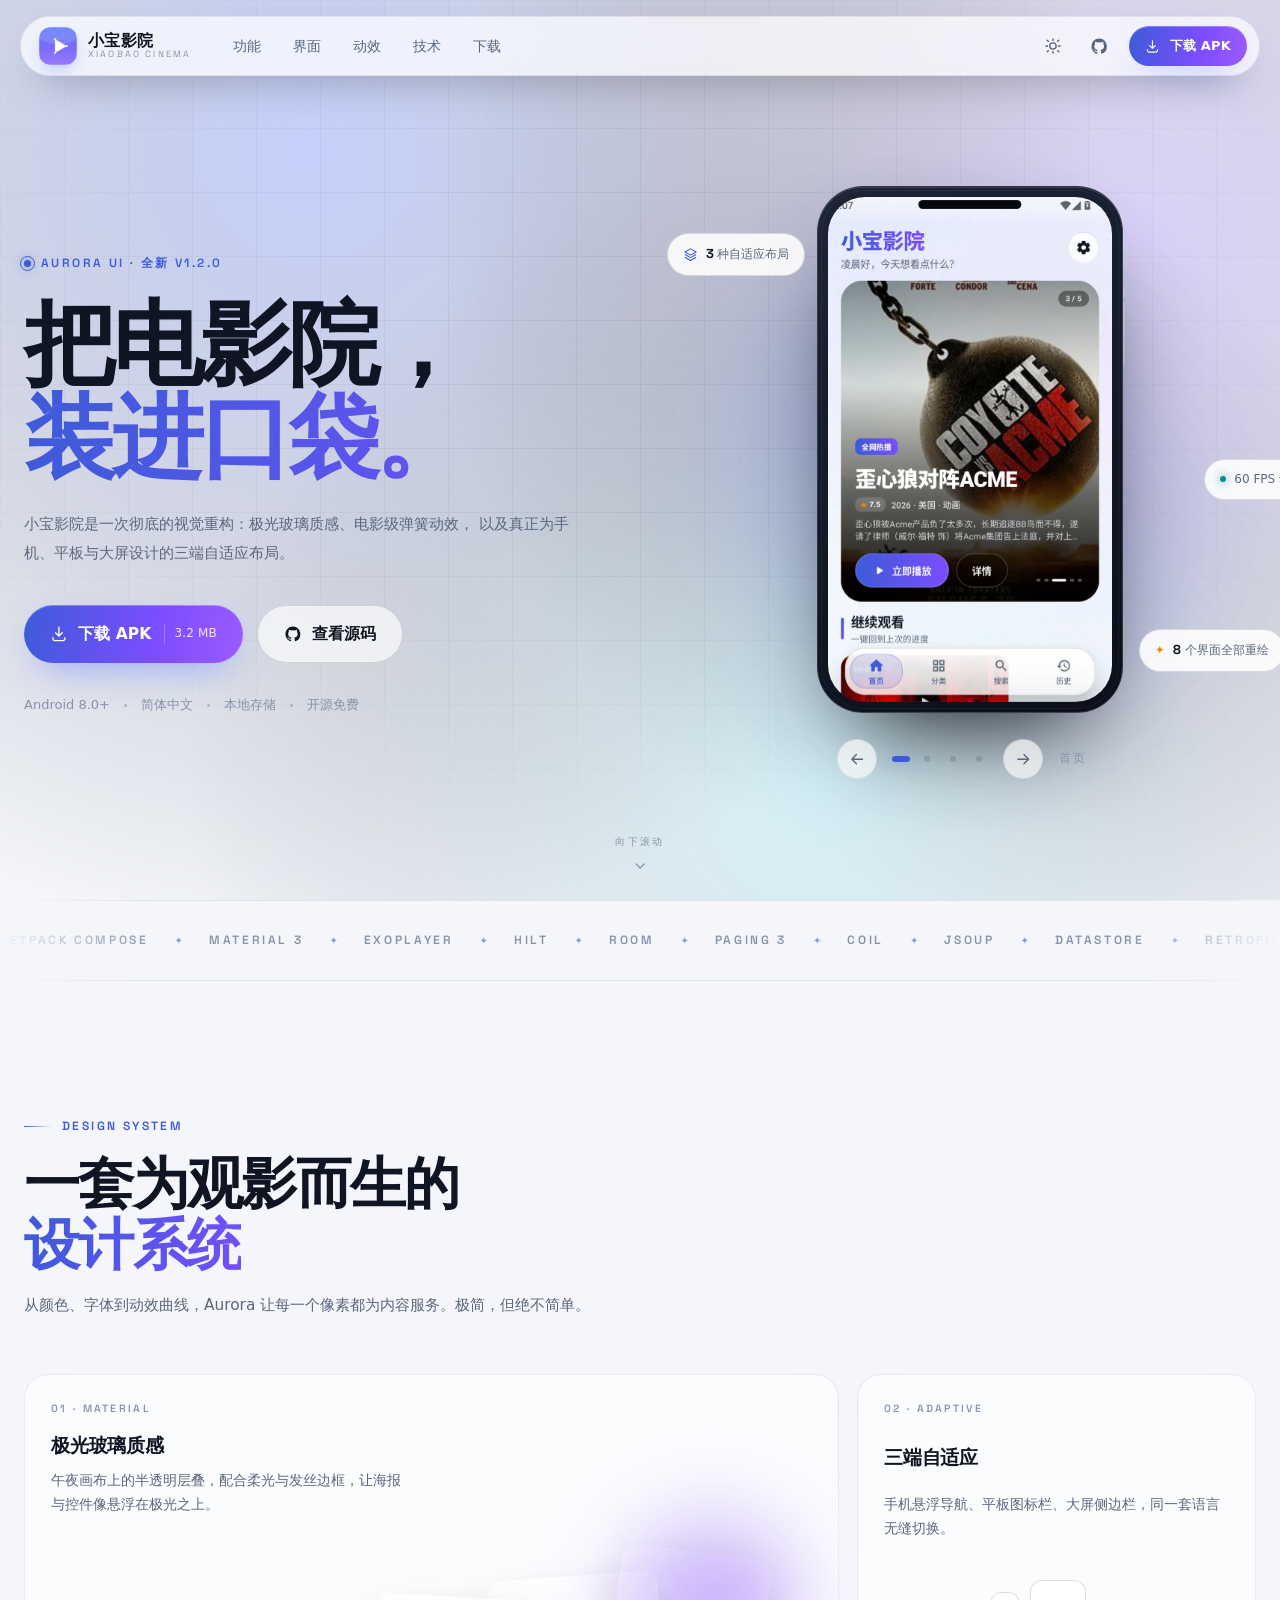
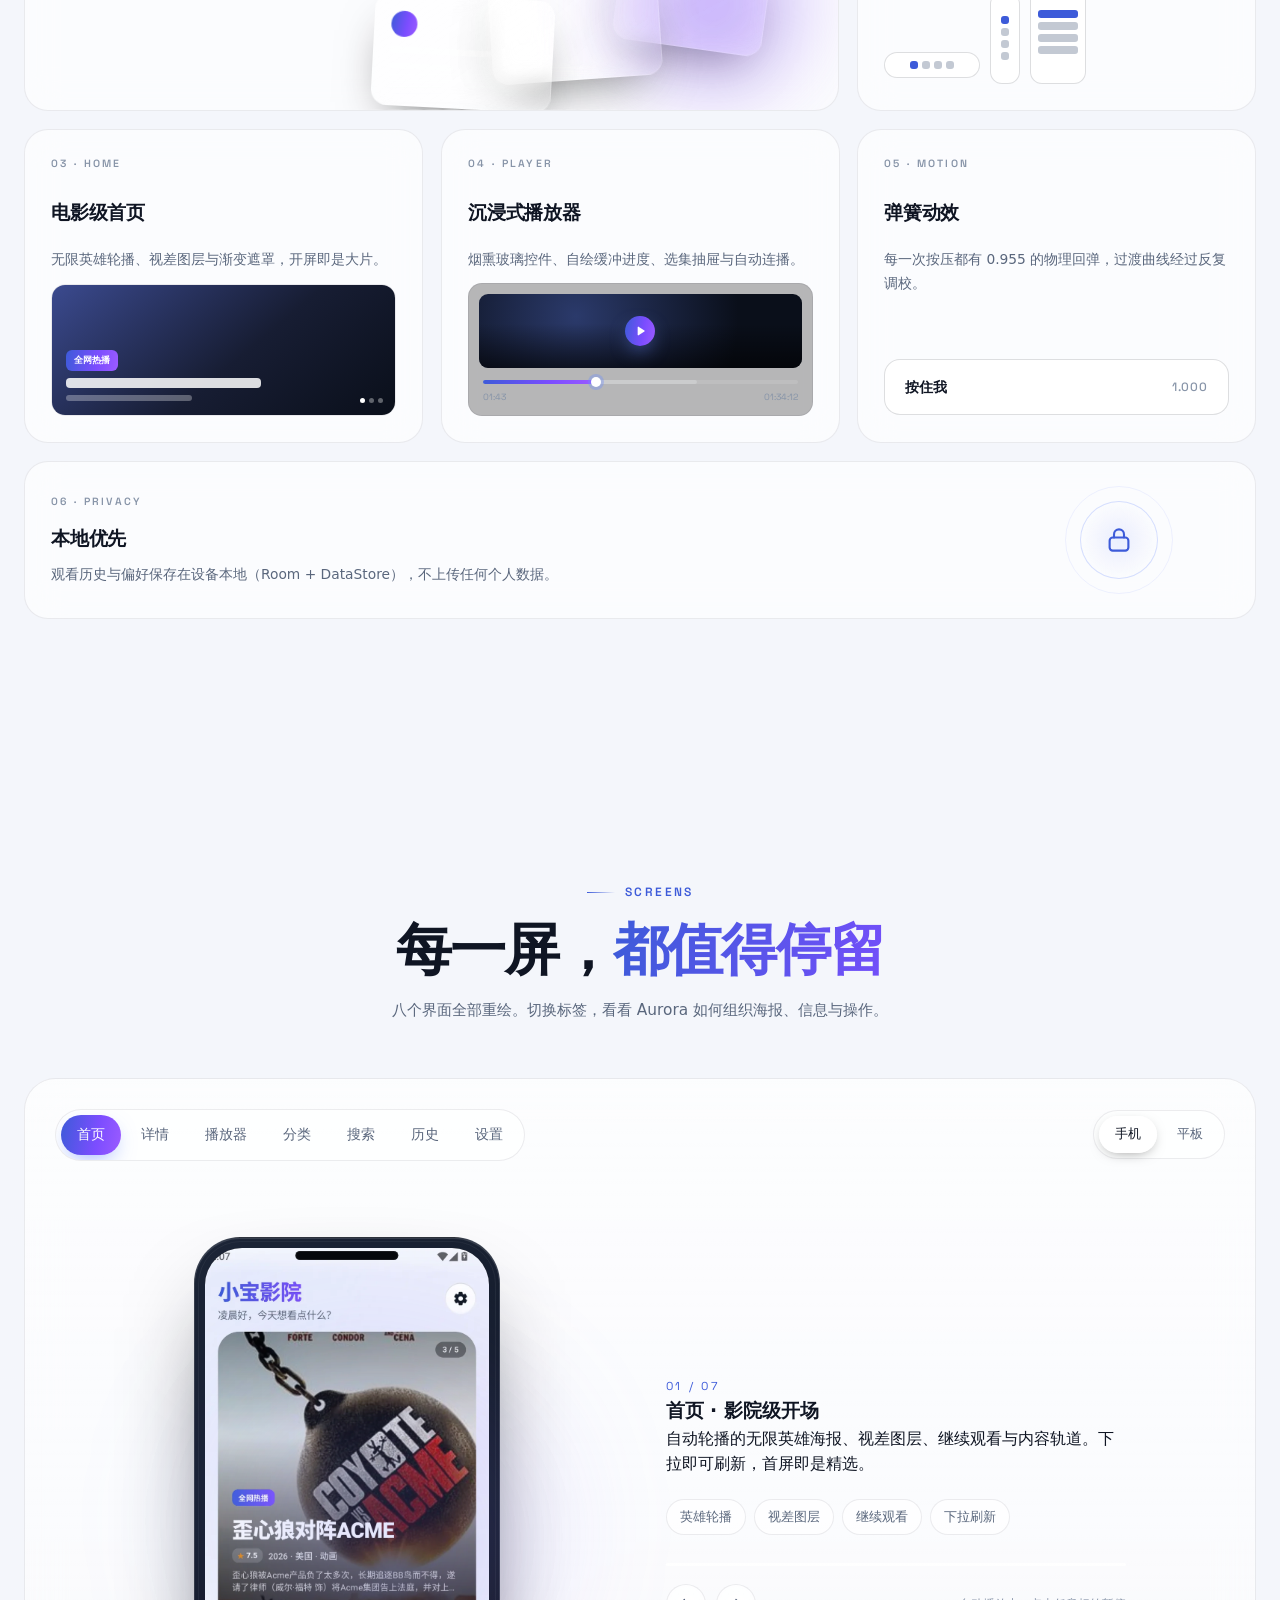
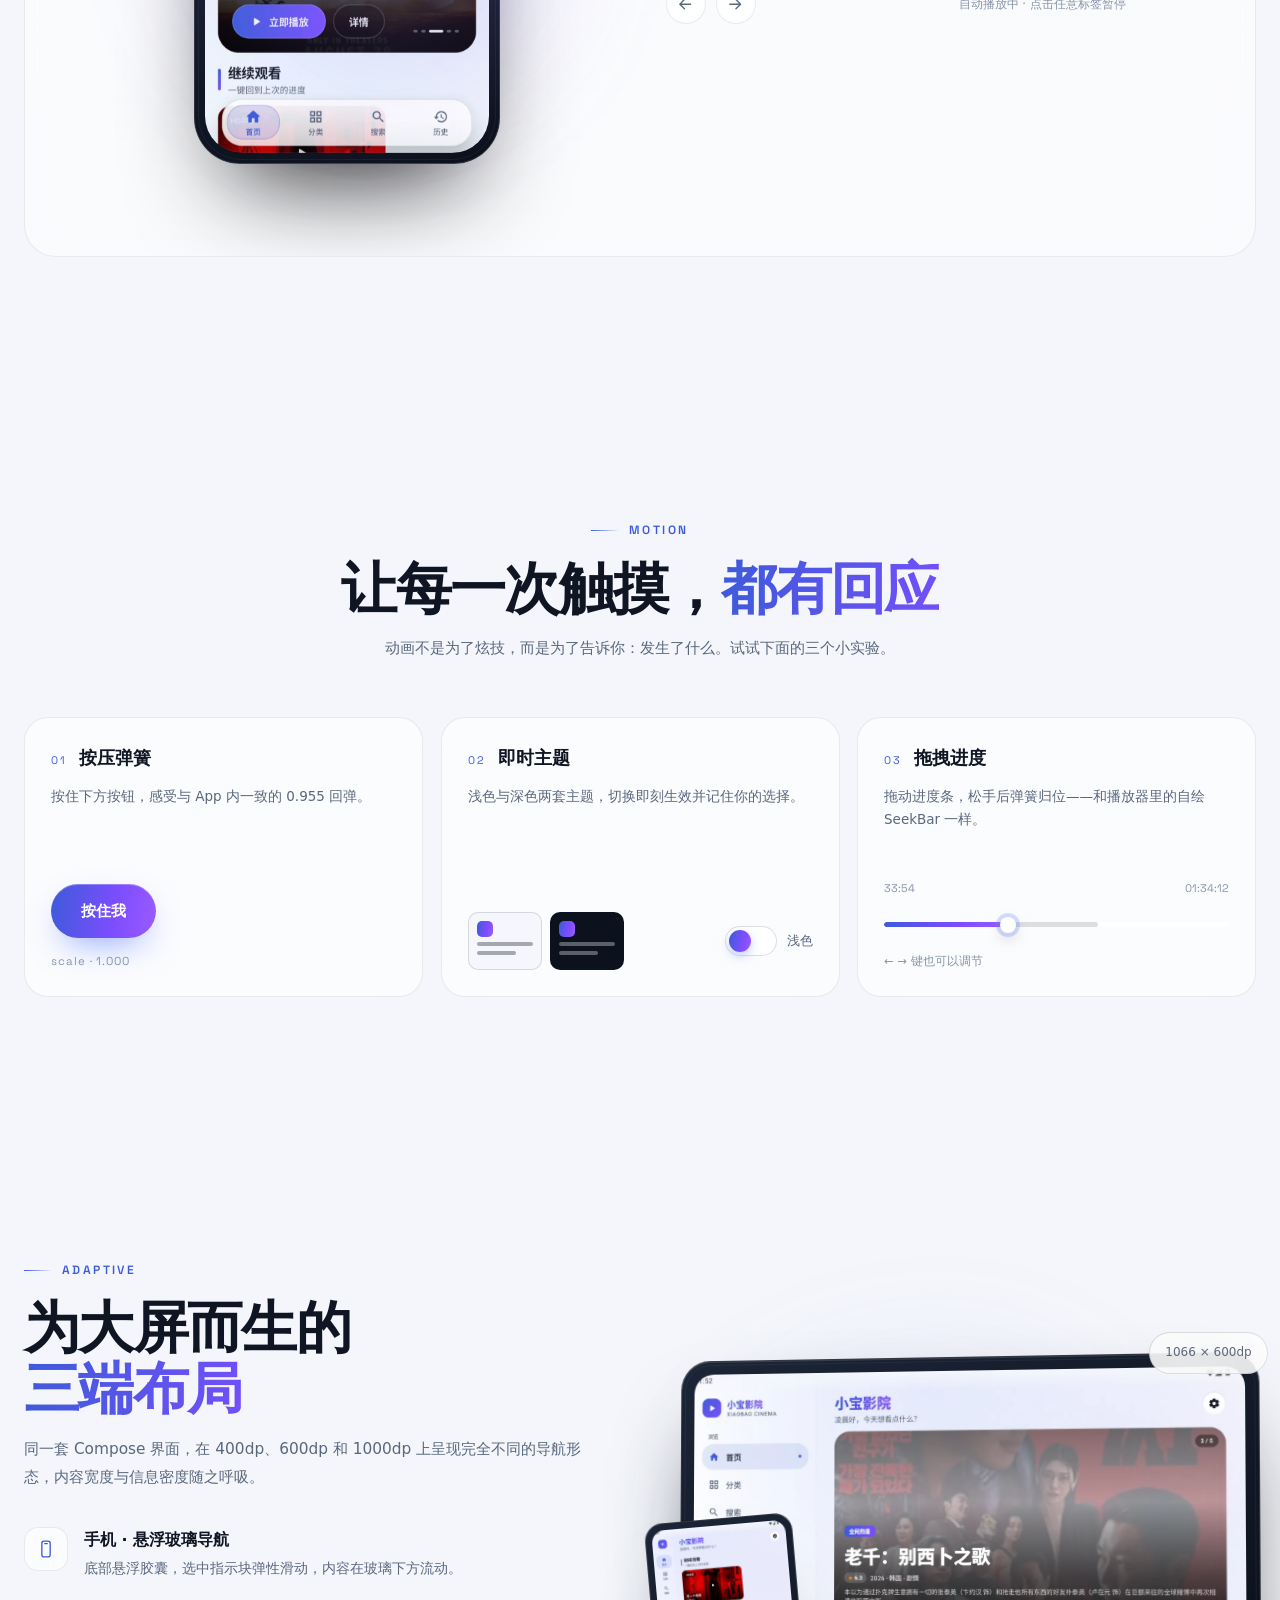
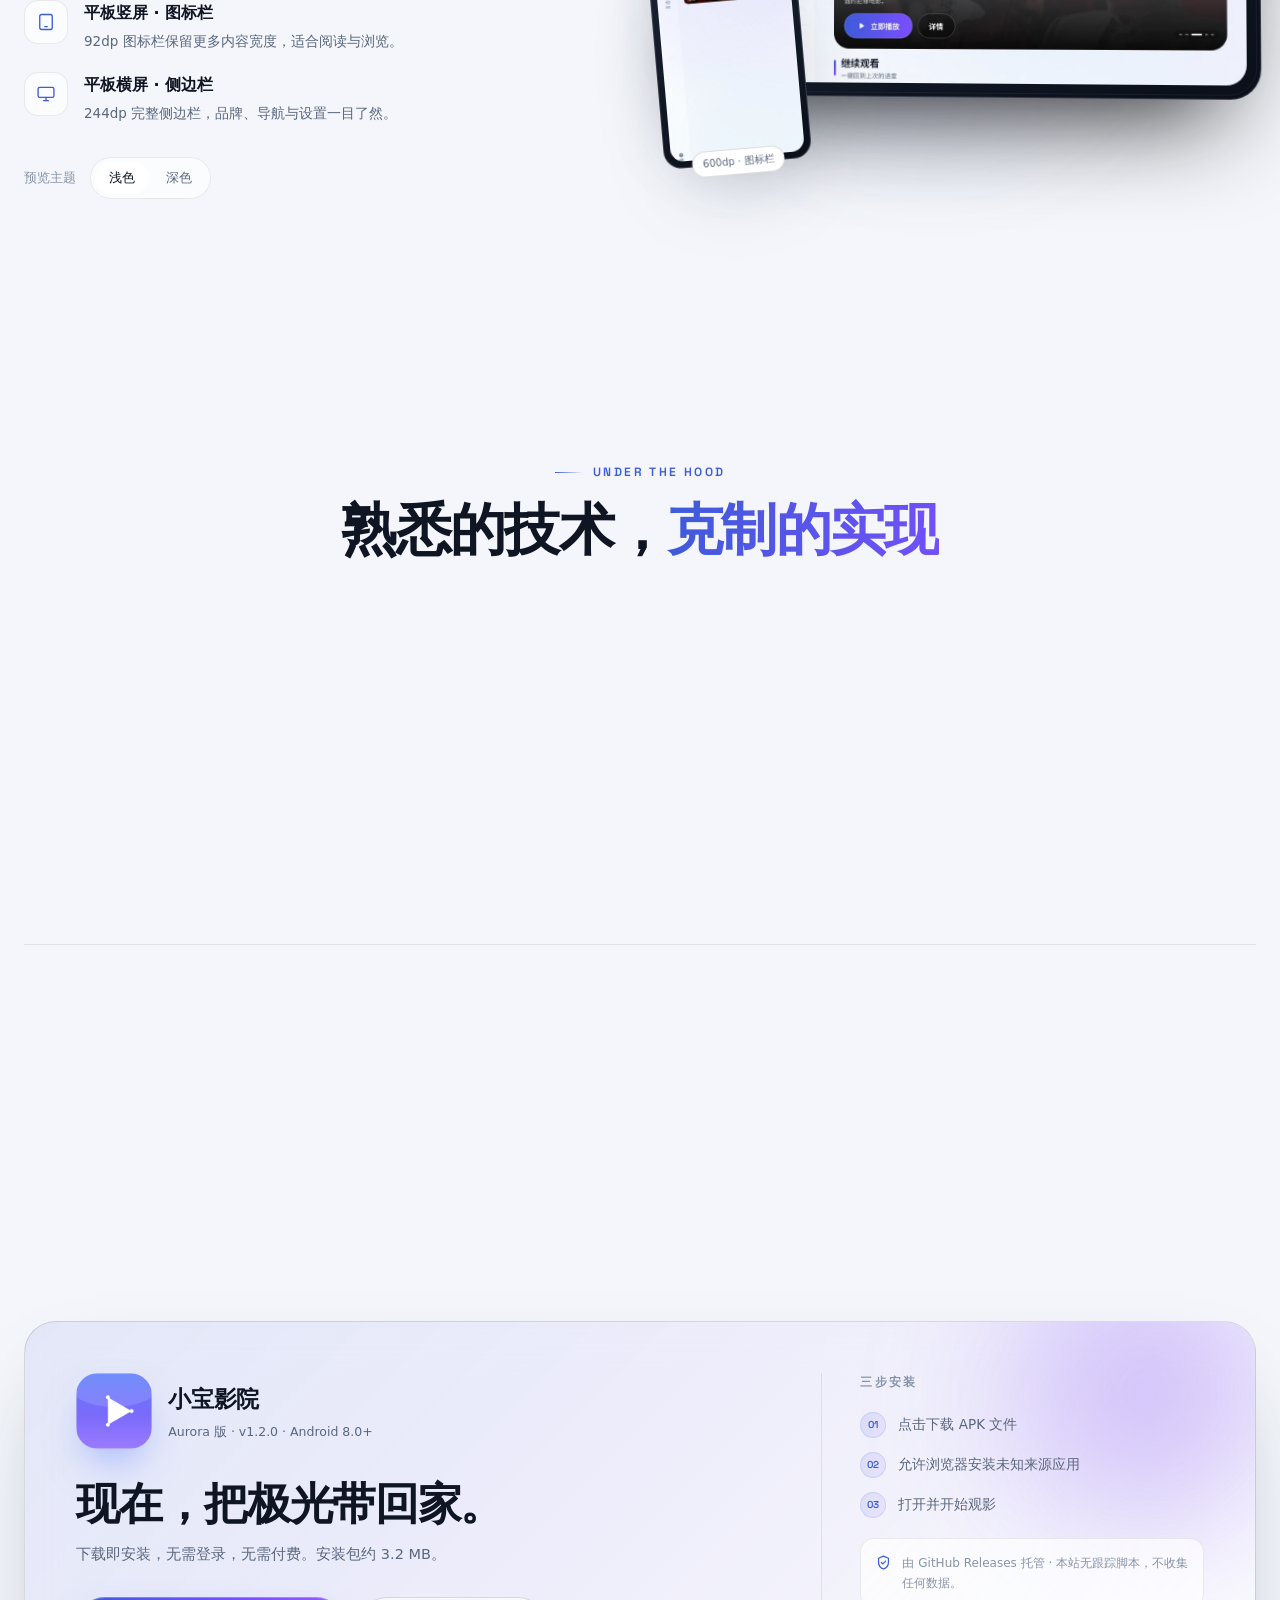
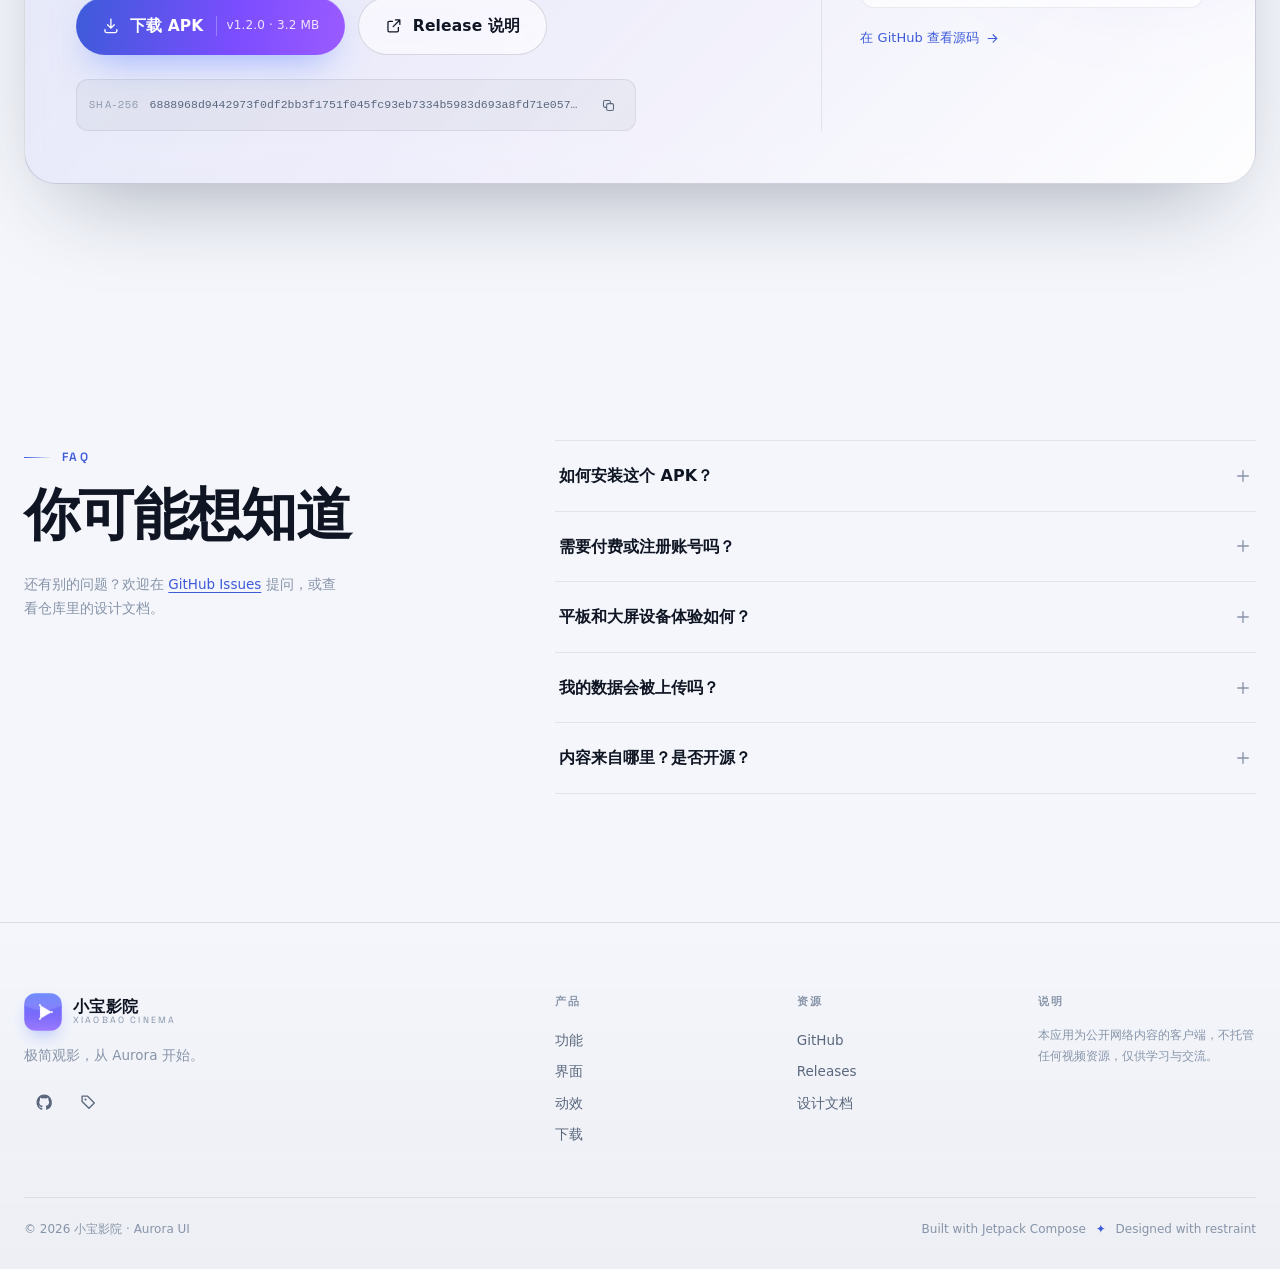
==== website/index.html @ de204905 "feat(site): add Aurora landing page for GitHub Pages - Hand-crafted, dependency-free one-page site f" ====
<!DOCTYPE html>
<html lang="zh-CN" data-theme="dark">
<head>
  <meta charset="UTF-8" />
  <meta name="viewport" content="width=device-width, initial-scale=1.0, viewport-fit=cover" />
  <title>小宝影院 · Aurora — 极简观影体验 · Android APK</title>
  <meta name="description" content="小宝影院 v1.2.0 Aurora 版：极光玻璃质感、电影级弹簧动效、真正为手机、平板与大屏设计的三端自适应布局。3.2 MB，支持 Android 8.0+。" />
  <meta name="theme-color" content="#06090F" />
  <meta name="color-scheme" content="dark light" />
  <link rel="canonical" href="https://nestchao.github.io/XiaobaoYingYuan_APK/" />

  <!-- Open Graph / Twitter -->
  <meta property="og:type" content="website" />
  <meta property="og:site_name" content="小宝影院 · Aurora" />
  <meta property="og:title" content="小宝影院 · Aurora — 把电影院，装进口袋" />
  <meta property="og:description" content="极光玻璃质感 · 电影级动效 · 三端自适应布局。v1.2.0 全新界面，3.2 MB 即刻安装。" />
  <meta property="og:url" content="https://nestchao.github.io/XiaobaoYingYuan_APK/" />
  <meta property="og:image" content="https://nestchao.github.io/XiaobaoYingYuan_APK/assets/img/brand/og-image.jpg" />
  <meta property="og:image:width" content="1200" />
  <meta property="og:image:height" content="630" />
  <meta name="twitter:card" content="summary_large_image" />
  <meta name="twitter:title" content="小宝影院 · Aurora — 把电影院，装进口袋" />
  <meta name="twitter:description" content="极光玻璃质感 · 电影级动效 · 三端自适应布局。v1.2.0 全新界面，3.2 MB 即刻安装。" />
  <meta name="twitter:image" content="https://nestchao.github.io/XiaobaoYingYuan_APK/assets/img/brand/og-image.jpg" />

  <link rel="icon" type="image/svg+xml" href="assets/img/brand/favicon.svg" />
  <link rel="icon" type="image/png" sizes="192x192" href="assets/img/brand/icon-192.png" />
  <link rel="apple-touch-icon" href="assets/img/brand/apple-touch-icon.png" />
  <link rel="manifest" href="site.webmanifest" />

  <link rel="preload" href="assets/img/screens/phone-home-light.webp" as="image" type="image/webp" />
  <link rel="stylesheet" href="assets/css/style.css" />
</head>
<body>
  <a class="skip-link" href="#main">跳到主要内容</a>

  <div class="scroll-progress" id="scrollProgress" aria-hidden="true"></div>
  <div class="noise" aria-hidden="true"></div>
  <canvas class="aurora" id="aurora" aria-hidden="true"></canvas>

  <!-- ─── Navigation ─────────────────────────────────────────────────────── -->
  <header class="nav" id="nav">
    <div class="nav-inner">
      <a class="brand" href="#top">
        <img class="brand-icon" src="assets/img/brand/icon-192.png" alt="" width="38" height="38" />
        <span class="brand-text">
          <strong>小宝影院</strong>
          <em>XIAOBAO CINEMA</em>
        </span>
      </a>

      <nav class="nav-links" aria-label="主导航">
        <a href="#features" data-nav>功能</a>
        <a href="#screens" data-nav>界面</a>
        <a href="#motion" data-nav>动效</a>
        <a href="#tech" data-nav>技术</a>
        <a href="#download" data-nav>下载</a>
      </nav>

      <div class="nav-actions">
        <button class="icon-btn theme-toggle" id="themeToggle" type="button" aria-label="切换深浅色主题" title="切换主题">
          <svg class="icon icon-sun" aria-hidden="true"><use href="#i-sun" /></svg>
          <svg class="icon icon-moon" aria-hidden="true"><use href="#i-moon" /></svg>
        </button>
        <a class="icon-btn gh-link" href="https://github.com/nestchao/XiaobaoYingYuan_APK" target="_blank" rel="noopener" aria-label="在 GitHub 查看源码" title="GitHub">
          <svg class="icon" aria-hidden="true"><use href="#i-github" /></svg>
        </a>
        <a class="btn btn-primary btn-sm nav-download" href="#download">
          <svg class="icon" aria-hidden="true"><use href="#i-download" /></svg>
          <span>下载 APK</span>
        </a>
        <button class="icon-btn nav-burger" id="navBurger" type="button" aria-label="打开菜单" aria-expanded="false" aria-controls="mobileMenu">
          <svg class="icon" aria-hidden="true"><use href="#i-menu" /></svg>
        </button>
      </div>
    </div>

    <div class="mobile-menu" id="mobileMenu" hidden>
      <nav aria-label="移动端导航">
        <a href="#features"><span>功能</span><svg class="icon" aria-hidden="true"><use href="#i-arrow-right" /></svg></a>
        <a href="#screens"><span>界面</span><svg class="icon" aria-hidden="true"><use href="#i-arrow-right" /></svg></a>
        <a href="#motion"><span>动效</span><svg class="icon" aria-hidden="true"><use href="#i-arrow-right" /></svg></a>
        <a href="#tech"><span>技术</span><svg class="icon" aria-hidden="true"><use href="#i-arrow-right" /></svg></a>
        <a href="#download"><span>下载</span><svg class="icon" aria-hidden="true"><use href="#i-arrow-right" /></svg></a>
      </nav>
      <a class="btn btn-primary" href="#download">
        <svg class="icon" aria-hidden="true"><use href="#i-download" /></svg>
        <span>下载 APK · 3.2 MB</span>
      </a>
    </div>
  </header>

  <main id="main">
    <!-- ─── Hero ─────────────────────────────────────────────────────────── -->
    <section class="hero" id="top">
      <div class="hero-grid" aria-hidden="true"></div>
      <div class="container hero-inner">
        <div class="hero-copy">
          <div class="eyebrow reveal" data-reveal>
            <span class="pulse-dot" aria-hidden="true"></span>
            AURORA UI · 全新 v1.2.0
          </div>

          <h1 class="hero-title" data-reveal>
            把电影院，
            <span class="grad-text">装进口袋。</span>
          </h1>

          <p class="hero-lead" data-reveal>
            小宝影院是一次彻底的视觉重构：极光玻璃质感、电影级弹簧动效，
            以及真正为手机、平板与大屏设计的三端自适应布局。
          </p>

          <div class="hero-cta" data-reveal>
            <a class="btn btn-primary btn-lg magnetic" id="heroDownload" href="https://github.com/nestchao/XiaobaoYingYuan_APK/releases/download/v1.2.0/xiaobao-tv-1.2.0-aurora-release.apk">
              <svg class="icon" aria-hidden="true"><use href="#i-download" /></svg>
              <span>下载 APK</span>
              <small>3.2 MB</small>
            </a>
            <a class="btn btn-glass btn-lg magnetic" href="https://github.com/nestchao/XiaobaoYingYuan_APK" target="_blank" rel="noopener">
              <svg class="icon" aria-hidden="true"><use href="#i-github" /></svg>
              <span>查看源码</span>
            </a>
          </div>

          <ul class="hero-meta" data-reveal aria-label="应用信息">
            <li>Android 8.0+</li>
            <li>简体中文</li>
            <li>本地存储</li>
            <li>开源免费</li>
          </ul>
        </div>

        <div class="hero-visual" data-reveal>
          <div class="hero-glow" aria-hidden="true"></div>

          <div class="device phone hero-phone" id="heroPhone">
            <div class="device-frame">
              <div class="device-notch" aria-hidden="true"></div>
              <div class="device-screen">
                <div class="shots" id="heroShots">
                  <img class="shot is-active" src="assets/img/screens/phone-home-light.webp" alt="小宝影院首页浅色主题" width="760" height="1351" data-label="首页" />
                  <img class="shot" src="assets/img/screens/phone-detail-light.webp" alt="详情页" width="760" height="1351" data-label="详情" loading="lazy" />
                  <img class="shot" src="assets/img/screens/phone-player.webp" alt="播放器" width="760" height="1351" data-label="播放器" loading="lazy" />
                  <img class="shot" src="assets/img/screens/phone-category.webp" alt="分类页" width="760" height="1351" data-label="分类" loading="lazy" />
                </div>
              </div>
            </div>
            <div class="device-buttons" aria-hidden="true"></div>
          </div>

          <div class="float-chip chip-a" aria-hidden="true">
            <svg class="icon" aria-hidden="true"><use href="#i-layers" /></svg>
            <span><strong>3</strong> 种自适应布局</span>
          </div>
          <div class="float-chip chip-b" aria-hidden="true">
            <span class="chip-spark">✦</span>
            <span><strong>8</strong> 个界面全部重绘</span>
          </div>
          <div class="float-chip chip-c" aria-hidden="true">
            <span class="chip-dot"></span>
            <span>60 FPS 动效</span>
          </div>

          <div class="hero-carousel-controls">
            <button class="round-btn" id="heroPrev" type="button" aria-label="上一张截图">
              <svg class="icon" aria-hidden="true"><use href="#i-arrow-left" /></svg>
            </button>
            <div class="dots" id="heroDots" role="tablist" aria-label="首页截图"></div>
            <button class="round-btn" id="heroNext" type="button" aria-label="下一张截图">
              <svg class="icon" aria-hidden="true"><use href="#i-arrow-right" /></svg>
            </button>
            <span class="hero-caption" id="heroShotLabel">首页</span>
          </div>
        </div>
      </div>

      <div class="scroll-cue" aria-hidden="true">
        <span>向下滚动</span>
        <svg class="icon" aria-hidden="true"><use href="#i-chevron-down" /></svg>
      </div>
    </section>

    <!-- ─── Marquee ──────────────────────────────────────────────────────── -->
    <section class="marquee-wrap" aria-hidden="true">
      <div class="marquee">
        <div class="marquee-track">
          <span>JETPACK COMPOSE</span><i>✦</i><span>MATERIAL 3</span><i>✦</i><span>EXOPLAYER</span><i>✦</i>
          <span>HILT</span><i>✦</i><span>ROOM</span><i>✦</i><span>PAGING 3</span><i>✦</i><span>COIL</span><i>✦</i>
          <span>JSOUP</span><i>✦</i><span>DATASTORE</span><i>✦</i><span>RETROFIT</span><i>✦</i>
          <span>JETPACK COMPOSE</span><i>✦</i><span>MATERIAL 3</span><i>✦</i><span>EXOPLAYER</span><i>✦</i>
          <span>HILT</span><i>✦</i><span>ROOM</span><i>✦</i><span>PAGING 3</span><i>✦</i><span>COIL</span><i>✦</i>
          <span>JSOUP</span><i>✦</i><span>DATASTORE</span><i>✦</i><span>RETROFIT</span><i>✦</i>
        </div>
      </div>
    </section>

    <!-- ─── Features (bento) ─────────────────────────────────────────────── -->
    <section class="section features" id="features">
      <div class="container">
        <header class="section-head">
          <div class="eyebrow reveal" data-reveal><span class="eyebrow-line"></span>DESIGN SYSTEM</div>
          <h2 class="section-title reveal" data-reveal>一套为观影而生的<br /><span class="grad-text">设计系统</span></h2>
          <p class="section-sub reveal" data-reveal>从颜色、字体到动效曲线，Aurora 让每一个像素都为内容服务。极简，但绝不简单。</p>
        </header>

        <div class="bento">
          <!-- 1. wide: glass -->
          <article class="card bento-card span-2 card-glass reveal" data-reveal>
            <div class="bento-copy">
              <div class="card-kicker">01 · MATERIAL</div>
              <h3>极光玻璃质感</h3>
              <p>午夜画布上的半透明层叠，配合柔光与发丝边框，让海报与控件像悬浮在极光之上。</p>
            </div>
            <div class="glass-visual" aria-hidden="true">
              <div class="gv-blob"></div>
              <div class="gv-card gv-1"></div>
              <div class="gv-card gv-2"></div>
              <div class="gv-card gv-3">
                <span class="gv-dot"></span><span class="gv-line"></span><span class="gv-line short"></span>
              </div>
            </div>
          </article>

          <!-- 2. adaptive -->
          <article class="card bento-card card-adaptive reveal" data-reveal>
            <div class="card-kicker">02 · ADAPTIVE</div>
            <h3>三端自适应</h3>
            <p>手机悬浮导航、平板图标栏、大屏侧边栏，同一套语言无缝切换。</p>
            <div class="nav-visual" aria-hidden="true">
              <div class="nv nv-bar"><i></i><i></i><i></i><i></i></div>
              <div class="nv nv-rail"><i></i><i></i><i></i><i></i></div>
              <div class="nv nv-side"><i></i><i></i><i></i><i></i></div>
            </div>
          </article>

          <!-- 3. home -->
          <article class="card bento-card card-home reveal" data-reveal>
            <div class="card-kicker">03 · HOME</div>
            <h3>电影级首页</h3>
            <p>无限英雄轮播、视差图层与渐变遮罩，开屏即是大片。</p>
            <div class="mini-carousel" aria-hidden="true">
              <div class="mc-track">
                <div class="mc-slide mc-1"><span class="mc-badge">全网热播</span><span class="mc-title"></span><span class="mc-line"></span></div>
                <div class="mc-slide mc-2"><span class="mc-badge">本周热门</span><span class="mc-title"></span><span class="mc-line"></span></div>
                <div class="mc-slide mc-3"><span class="mc-badge">口碑佳作</span><span class="mc-title"></span><span class="mc-line"></span></div>
              </div>
              <div class="mc-dots"><i class="on"></i><i></i><i></i></div>
            </div>
          </article>

          <!-- 4. player -->
          <article class="card bento-card card-player reveal" data-reveal>
            <div class="card-kicker">04 · PLAYER</div>
            <h3>沉浸式播放器</h3>
            <p>烟熏玻璃控件、自绘缓冲进度、选集抽屉与自动连播。</p>
            <div class="mini-player" aria-hidden="true">
              <div class="mp-screen"><span class="mp-play"><svg class="icon"><use href="#i-play" /></svg></span></div>
              <div class="mp-bar"><span class="mp-buffer"></span><span class="mp-fill"></span><span class="mp-thumb"></span></div>
              <div class="mp-times"><span>01:43</span><span>01:34:12</span></div>
            </div>
          </article>

          <!-- 5. motion interactive -->
          <article class="card bento-card card-motion reveal" data-reveal>
            <div class="card-kicker">05 · MOTION</div>
            <h3>弹簧动效</h3>
            <p>每一次按压都有 0.955 的物理回弹，过渡曲线经过反复调校。</p>
            <button class="press-demo" id="pressDemo" type="button" aria-label="按住体验弹簧动效">
              <span>按住我</span>
              <output class="press-value" id="pressValue">1.000</output>
            </button>
          </article>

          <!-- 6. local first -->
          <article class="card bento-card span-full card-local reveal" data-reveal>
            <div class="bento-copy">
              <div class="card-kicker">06 · PRIVACY</div>
              <h3>本地优先</h3>
              <p>观看历史与偏好保存在设备本地（Room + DataStore），不上传任何个人数据。</p>
            </div>
            <div class="lock-visual" aria-hidden="true">
              <svg class="icon"><use href="#i-lock" /></svg>
              <div class="lv-ring"></div>
            </div>
          </article>
        </div>
      </div>
    </section>

    <!-- ─── Screens showcase ─────────────────────────────────────────────── -->
    <section class="section screens" id="screens">
      <div class="container">
        <header class="section-head center">
          <div class="eyebrow reveal" data-reveal><span class="eyebrow-line"></span>SCREENS</div>
          <h2 class="section-title reveal" data-reveal>每一屏，<span class="grad-text">都值得停留</span></h2>
          <p class="section-sub reveal" data-reveal>八个界面全部重绘。切换标签，看看 Aurora 如何组织海报、信息与操作。</p>
        </header>

        <div class="showcase reveal" data-reveal>
          <div class="showcase-bar">
            <div class="screen-tabs" id="screenTabs" role="tablist" aria-label="界面切换">
              <button class="tab is-active" role="tab" aria-selected="true" data-screen="home">首页</button>
              <button class="tab" role="tab" aria-selected="false" data-screen="detail">详情</button>
              <button class="tab" role="tab" aria-selected="false" data-screen="player">播放器</button>
              <button class="tab" role="tab" aria-selected="false" data-screen="category">分类</button>
              <button class="tab" role="tab" aria-selected="false" data-screen="search">搜索</button>
              <button class="tab" role="tab" aria-selected="false" data-screen="history">历史</button>
              <button class="tab" role="tab" aria-selected="false" data-screen="settings">设置</button>
            </div>
            <div class="device-switch" role="group" aria-label="设备预览">
              <button class="ds-btn is-active" data-device="phone" type="button">手机</button>
              <button class="ds-btn" data-device="tablet" type="button">平板</button>
            </div>
          </div>

          <div class="showcase-stage">
            <div class="showcase-device" id="showcaseDevice">
              <div class="device phone showcase-phone" id="showcasePhone">
                <div class="device-frame">
                  <div class="device-notch" aria-hidden="true"></div>
                  <div class="device-screen">
                    <div class="shots" id="showcaseShots"></div>
                  </div>
                </div>
              </div>
              <div class="device tablet showcase-tablet" id="showcaseTablet" hidden>
                <div class="device-frame">
                  <div class="tablet-camera" aria-hidden="true"></div>
                  <div class="device-screen">
                    <div class="shots" id="showcaseTabletShots"></div>
                  </div>
                </div>
              </div>
              <div class="showcase-glow" aria-hidden="true"></div>
            </div>

            <div class="showcase-copy" id="showcaseCopy">
              <div class="sc-index" id="scIndex">01 / 07</div>
              <h3 id="scTitle">首页 · 影院级开场</h3>
              <p id="scDesc">自动轮播的无限英雄海报、视差图层、继续观看与内容轨道。下拉即可刷新，首屏即是精选。</p>
              <ul class="sc-tags" id="scTags"></ul>
              <div class="sc-progress" aria-hidden="true"><span id="scProgress"></span></div>
              <div class="sc-controls">
                <button class="round-btn" id="scPrev" type="button" aria-label="上一个界面">
                  <svg class="icon" aria-hidden="true"><use href="#i-arrow-left" /></svg>
                </button>
                <button class="round-btn" id="scNext" type="button" aria-label="下一个界面">
                  <svg class="icon" aria-hidden="true"><use href="#i-arrow-right" /></svg>
                </button>
                <span class="sc-hint">自动播放中 · 点击任意标签暂停</span>
              </div>
            </div>
          </div>
        </div>
      </div>
    </section>

    <!-- ─── Motion demos ─────────────────────────────────────────────────── -->
    <section class="section motion" id="motion">
      <div class="container">
        <header class="section-head center">
          <div class="eyebrow reveal" data-reveal><span class="eyebrow-line"></span>MOTION</div>
          <h2 class="section-title reveal" data-reveal>让每一次触摸，<span class="grad-text">都有回应</span></h2>
          <p class="section-sub reveal" data-reveal>动画不是为了炫技，而是为了告诉你：发生了什么。试试下面的三个小实验。</p>
        </header>

        <div class="demo-grid">
          <article class="card demo-card reveal" data-reveal>
            <div class="demo-head">
              <span class="demo-num">01</span>
              <h3>按压弹簧</h3>
            </div>
            <p class="demo-desc">按住下方按钮，感受与 App 内一致的 0.955 回弹。</p>
            <div class="press-stage">
              <button class="press-pill" id="pressPill" type="button">按住我</button>
              <output class="demo-readout" id="pressReadout">scale · 1.000</output>
            </div>
          </article>

          <article class="card demo-card reveal" data-reveal>
            <div class="demo-head">
              <span class="demo-num">02</span>
              <h3>即时主题</h3>
            </div>
            <p class="demo-desc">浅色与深色两套主题，切换即刻生效并记住你的选择。</p>
            <div class="theme-stage">
              <div class="theme-preview" aria-hidden="true">
                <div class="tp-card tp-light"><span></span><i></i><i></i></div>
                <div class="tp-card tp-dark"><span></span><i></i><i></i></div>
              </div>
              <button class="theme-switch" id="themeSwitch" type="button" role="switch" aria-checked="true" aria-label="切换深色模式">
                <span class="ts-track"><span class="ts-thumb"></span></span>
                <span class="ts-label" id="themeSwitchLabel">深色</span>
              </button>
            </div>
          </article>

          <article class="card demo-card reveal" data-reveal>
            <div class="demo-head">
              <span class="demo-num">03</span>
              <h3>拖拽进度</h3>
            </div>
            <p class="demo-desc">拖动进度条，松手后弹簧归位——和播放器里的自绘 SeekBar 一样。</p>
            <div class="seek-stage">
              <div class="seek-times"><span id="seekCurrent">00:00</span><span>01:34:12</span></div>
              <div class="seek" id="seek" role="slider" tabindex="0" aria-label="播放进度" aria-valuemin="0" aria-valuemax="100" aria-valuenow="0">
                <div class="seek-track"><div class="seek-buffer"></div><div class="seek-fill" id="seekFill"></div></div>
                <div class="seek-thumb" id="seekThumb"></div>
              </div>
              <div class="seek-hint">← → 键也可以调节</div>
            </div>
          </article>
        </div>
      </div>
    </section>

    <!-- ─── Adaptive / tablet ────────────────────────────────────────────── -->
    <section class="section adaptive" id="adaptive">
      <div class="container adaptive-inner">
        <div class="adaptive-copy">
          <div class="eyebrow reveal" data-reveal><span class="eyebrow-line"></span>ADAPTIVE</div>
          <h2 class="section-title reveal" data-reveal>为大屏而生的<br /><span class="grad-text">三端布局</span></h2>
          <p class="section-sub reveal" data-reveal>同一套 Compose 界面，在 400dp、600dp 和 1000dp 上呈现完全不同的导航形态，内容宽度与信息密度随之呼吸。</p>

          <ul class="adaptive-list">
            <li class="reveal" data-reveal>
              <span class="al-icon"><svg class="icon"><use href="#i-phone" /></svg></span>
              <div><h3>手机 · 悬浮玻璃导航</h3><p>底部悬浮胶囊，选中指示块弹性滑动，内容在玻璃下方流动。</p></div>
            </li>
            <li class="reveal" data-reveal>
              <span class="al-icon"><svg class="icon"><use href="#i-tablet" /></svg></span>
              <div><h3>平板竖屏 · 图标栏</h3><p>92dp 图标栏保留更多内容宽度，适合阅读与浏览。</p></div>
            </li>
            <li class="reveal" data-reveal>
              <span class="al-icon"><svg class="icon"><use href="#i-desktop" /></svg></span>
              <div><h3>平板横屏 · 侧边栏</h3><p>244dp 完整侧边栏，品牌、导航与设置一目了然。</p></div>
            </li>
          </ul>

          <div class="tablet-theme reveal" data-reveal>
            <span>预览主题</span>
            <div class="seg">
              <button class="seg-btn is-active" data-tablet-theme="light" type="button">浅色</button>
              <button class="seg-btn" data-tablet-theme="dark" type="button">深色</button>
            </div>
          </div>
        </div>

        <div class="adaptive-visual reveal" data-reveal>
          <div class="adaptive-glow" aria-hidden="true"></div>
          <div class="device tablet tablet-big" id="tiltTablet">
            <div class="device-frame">
              <div class="tablet-camera" aria-hidden="true"></div>
              <div class="device-screen">
                <img class="tablet-shot is-active" src="assets/img/screens/tablet-home-light.webp" alt="平板横屏侧边栏布局" width="1440" height="810" />
                <img class="tablet-shot" src="assets/img/screens/tablet-home-dark.webp" alt="平板深色主题" width="1440" height="810" loading="lazy" />
              </div>
            </div>
          </div>
          <div class="portrait-card" aria-hidden="true">
            <img src="assets/img/screens/tablet-medium-home.webp" alt="" width="1440" height="2560" loading="lazy" />
            <span>600dp · 图标栏</span>
          </div>
          <div class="float-chip chip-d" aria-hidden="true"><span>1066 × 600dp</span></div>
        </div>
      </div>
    </section>

    <!-- ─── Tech ─────────────────────────────────────────────────────────── -->
    <section class="section tech" id="tech">
      <div class="container">
        <header class="section-head center">
          <div class="eyebrow reveal" data-reveal><span class="eyebrow-line"></span>UNDER THE HOOD</div>
          <h2 class="section-title reveal" data-reveal>熟悉的技术，<span class="grad-text">克制的实现</span></h2>
          <p class="section-sub reveal" data-reveal>没有花哨的框架，只有经过验证的 Android 技术栈与清晰的 Clean Architecture。</p>
        </header>

        <div class="stack-grid reveal" data-reveal>
          <span class="stack-chip">Kotlin</span>
          <span class="stack-chip">Jetpack Compose</span>
          <span class="stack-chip">Material 3</span>
          <span class="stack-chip">Hilt</span>
          <span class="stack-chip">Room</span>
          <span class="stack-chip">Retrofit · OkHttp</span>
          <span class="stack-chip">Jsoup</span>
          <span class="stack-chip">Media3 ExoPlayer</span>
          <span class="stack-chip">Coil</span>
          <span class="stack-chip">Paging 3</span>
          <span class="stack-chip">DataStore</span>
          <span class="stack-chip">Coroutines</span>
        </div>

        <div class="arch reveal" data-reveal>
          <div class="arch-node"><span class="an-dot"></span><strong>Compose UI</strong><small>8 个界面 · 三端布局</small></div>
          <span class="arch-arrow" aria-hidden="true">→</span>
          <div class="arch-node"><span class="an-dot"></span><strong>ViewModel</strong><small>StateFlow · UDF</small></div>
          <span class="arch-arrow" aria-hidden="true">→</span>
          <div class="arch-node"><span class="an-dot"></span><strong>Repository</strong><small>缓存 · 重试 · 解析</small></div>
          <span class="arch-arrow" aria-hidden="true">→</span>
          <div class="arch-node"><span class="an-dot"></span><strong>Data</strong><small>Room · OkHttp · Jsoup · ExoPlayer</small></div>
        </div>

        <div class="stats">
          <div class="stat reveal" data-reveal><strong data-count="8">0</strong><span>个界面全部重绘</span></div>
          <div class="stat reveal" data-reveal><strong data-count="3">0</strong><span>种自适应布局</span></div>
          <div class="stat reveal" data-reveal><strong data-count="2">0</strong><span>套精心调校的主题</span></div>
          <div class="stat reveal" data-reveal><strong data-count="60" data-suffix=" FPS">0</strong><span>流畅动效目标</span></div>
        </div>
      </div>
    </section>

    <!-- ─── Download ─────────────────────────────────────────────────────── -->
    <section class="section download" id="download">
      <div class="container">
        <div class="download-card reveal" data-reveal>
          <div class="download-glow" aria-hidden="true"></div>
          <div class="download-main">
            <div class="dl-app">
              <img class="dl-icon" src="assets/img/brand/icon-192.png" alt="" width="76" height="76" />
              <div class="dl-app-meta">
                <h2>小宝影院</h2>
                <p>Aurora 版 · v1.2.0 · Android 8.0+</p>
              </div>
            </div>

            <h3 class="dl-title">现在，把极光带回家。</h3>
            <p class="dl-sub">下载即安装，无需登录，无需付费。安装包约 3.2 MB。</p>

            <div class="dl-actions">
              <a class="btn btn-primary btn-lg magnetic" id="downloadBtn" href="https://github.com/nestchao/XiaobaoYingYuan_APK/releases/download/v1.2.0/xiaobao-tv-1.2.0-aurora-release.apk">
                <svg class="icon" aria-hidden="true"><use href="#i-download" /></svg>
                <span>下载 APK</span>
                <small>v1.2.0 · 3.2 MB</small>
              </a>
              <a class="btn btn-glass btn-lg" href="https://github.com/nestchao/XiaobaoYingYuan_APK/releases/tag/v1.2.0" target="_blank" rel="noopener">
                <svg class="icon" aria-hidden="true"><use href="#i-external" /></svg>
                <span>Release 说明</span>
              </a>
            </div>

            <div class="dl-hash">
              <span>SHA-256</span>
              <code id="shaText">6888968d9442973f0df2bb3f1751f045fc93eb7334b5983d693a8fd71e057b4c</code>
              <button class="icon-btn copy-btn" id="copyHash" type="button" aria-label="复制 SHA-256" title="复制">
                <svg class="icon" aria-hidden="true"><use href="#i-copy" /></svg>
              </button>
            </div>
          </div>

          <aside class="download-side">
            <h4>三步安装</h4>
            <ol class="steps">
              <li><span>01</span>点击下载 APK 文件</li>
              <li><span>02</span>允许浏览器安装未知来源应用</li>
              <li><span>03</span>打开并开始观影</li>
            </ol>
            <div class="dl-note">
              <svg class="icon" aria-hidden="true"><use href="#i-shield" /></svg>
              <p>由 GitHub Releases 托管 · 本站无跟踪脚本，不收集任何数据。</p>
            </div>
            <a class="text-link" href="https://github.com/nestchao/XiaobaoYingYuan_APK" target="_blank" rel="noopener">
              在 GitHub 查看源码 <svg class="icon" aria-hidden="true"><use href="#i-arrow-right" /></svg>
            </a>
          </aside>
        </div>
      </div>
    </section>

    <!-- ─── FAQ ──────────────────────────────────────────────────────────── -->
    <section class="section faq" id="faq">
      <div class="container faq-inner">
        <header class="section-head">
          <div class="eyebrow reveal" data-reveal><span class="eyebrow-line"></span>FAQ</div>
          <h2 class="section-title reveal" data-reveal>你可能想知道</h2>
          <p class="faq-aside reveal" data-reveal>
            还有别的问题？欢迎在
            <a href="https://github.com/nestchao/XiaobaoYingYuan_APK/issues" target="_blank" rel="noopener">GitHub Issues</a>
            提问，或查看仓库里的设计文档。
          </p>
        </header>

        <div class="faq-list reveal" data-reveal>
          <div class="faq-item">
            <button class="faq-q" type="button" aria-expanded="false">
              <span>如何安装这个 APK？</span>
              <svg class="icon" aria-hidden="true"><use href="#i-plus" /></svg>
            </button>
            <div class="faq-a"><p>下载后点击安装即可。首次安装需要在系统设置中允许浏览器或文件管理器「安装未知来源应用」。应用最低支持 Android 8.0。</p></div>
          </div>
          <div class="faq-item">
            <button class="faq-q" type="button" aria-expanded="false">
              <span>需要付费或注册账号吗？</span>
              <svg class="icon" aria-hidden="true"><use href="#i-plus" /></svg>
            </button>
            <div class="faq-a"><p>不需要。应用完全免费、无登录、无广告。所有偏好与观看记录只保存在你自己的设备上。</p></div>
          </div>
          <div class="faq-item">
            <button class="faq-q" type="button" aria-expanded="false">
              <span>平板和大屏设备体验如何？</span>
              <svg class="icon" aria-hidden="true"><use href="#i-plus" /></svg>
            </button>
            <div class="faq-a"><p>界面会根据窗口宽度在悬浮底部导航、图标栏与完整侧边栏之间自动切换；详情页采用双栏布局，海报网格会自动扩展列数，播放器在横屏下同样完整可用。</p></div>
          </div>
          <div class="faq-item">
            <button class="faq-q" type="button" aria-expanded="false">
              <span>我的数据会被上传吗？</span>
              <svg class="icon" aria-hidden="true"><use href="#i-plus" /></svg>
            </button>
            <div class="faq-a"><p>不会。观看历史、搜索记录与主题偏好通过 Room 与 DataStore 保存在本地；应用仅访问公开网络内容用于展示与播放。</p></div>
          </div>
          <div class="faq-item">
            <button class="faq-q" type="button" aria-expanded="false">
              <span>内容来自哪里？是否开源？</span>
              <svg class="icon" aria-hidden="true"><use href="#i-plus" /></svg>
            </button>
            <div class="faq-a"><p>应用是公开网络内容的客户端，本身不托管任何视频资源，仅供学习与交流。完整源码以 Apache 风格的开源仓库形式托管在 GitHub。</p></div>
          </div>
        </div>
      </div>
    </section>
  </main>

  <!-- ─── Footer ─────────────────────────────────────────────────────────── -->
  <footer class="footer">
    <div class="container footer-inner">
      <div class="footer-brand">
        <a class="brand" href="#top">
          <img class="brand-icon" src="assets/img/brand/icon-192.png" alt="" width="40" height="40" />
          <span class="brand-text"><strong>小宝影院</strong><em>XIAOBAO CINEMA</em></span>
        </a>
        <p>极简观影，从 Aurora 开始。</p>
        <div class="footer-socials">
          <a class="icon-btn" href="https://github.com/nestchao/XiaobaoYingYuan_APK" target="_blank" rel="noopener" aria-label="GitHub">
            <svg class="icon" aria-hidden="true"><use href="#i-github" /></svg>
          </a>
          <a class="icon-btn" href="https://github.com/nestchao/XiaobaoYingYuan_APK/releases" target="_blank" rel="noopener" aria-label="Releases">
            <svg class="icon" aria-hidden="true"><use href="#i-tag" /></svg>
          </a>
        </div>
      </div>

      <div class="footer-cols">
        <div class="footer-col">
          <h3>产品</h3>
          <a href="#features">功能</a>
          <a href="#screens">界面</a>
          <a href="#motion">动效</a>
          <a href="#download">下载</a>
        </div>
        <div class="footer-col">
          <h3>资源</h3>
          <a href="https://github.com/nestchao/XiaobaoYingYuan_APK" target="_blank" rel="noopener">GitHub</a>
          <a href="https://github.com/nestchao/XiaobaoYingYuan_APK/releases" target="_blank" rel="noopener">Releases</a>
          <a href="https://github.com/nestchao/XiaobaoYingYuan_APK/blob/main/docs/UI_REDESIGN.md" target="_blank" rel="noopener">设计文档</a>
        </div>
        <div class="footer-col">
          <h3>说明</h3>
          <p class="footer-note">本应用为公开网络内容的客户端，不托管任何视频资源，仅供学习与交流。</p>
        </div>
      </div>
    </div>
    <div class="container footer-bottom">
      <span>© <span id="year">2026</span> 小宝影院 · Aurora UI</span>
      <span class="footer-built">Built with Jetpack Compose <i>✦</i> Designed with restraint</span>
    </div>
  </footer>

  <button class="to-top" id="toTop" type="button" aria-label="回到顶部">
    <svg class="icon" aria-hidden="true"><use href="#i-arrow-up" /></svg>
  </button>

  <div class="toast" id="toast" role="status" aria-live="polite"></div>

  <!-- ─── SVG sprite ─────────────────────────────────────────────────────── -->
  <svg xmlns="http://www.w3.org/2000/svg" style="display:none" aria-hidden="true">
    <symbol id="i-download" viewBox="0 0 24 24"><path d="M12 3v12m0 0 4.5-4.5M12 15l-4.5-4.5M4 17v2a2 2 0 0 0 2 2h12a2 2 0 0 0 2-2v-2" fill="none" stroke="currentColor" stroke-width="1.8" stroke-linecap="round" stroke-linejoin="round"/></symbol>
    <symbol id="i-github" viewBox="0 0 24 24"><path d="M12 2C6.48 2 2 6.58 2 12.25c0 4.53 2.87 8.37 6.84 9.73.5.1.68-.22.68-.49 0-.24-.01-1.04-.01-1.89-2.78.62-3.37-1.21-3.37-1.21-.45-1.19-1.11-1.5-1.11-1.5-.91-.64.07-.63.07-.63 1 .07 1.53 1.06 1.53 1.06.89 1.56 2.34 1.11 2.91.85.09-.66.35-1.11.63-1.36-2.22-.26-4.56-1.14-4.56-5.07 0-1.12.39-2.03 1.03-2.75-.1-.26-.45-1.3.1-2.71 0 0 .84-.28 2.75 1.05a9.4 9.4 0 0 1 5 0c1.91-1.33 2.75-1.05 2.75-1.05.55 1.41.2 2.45.1 2.71.64.72 1.03 1.63 1.03 2.75 0 3.94-2.34 4.81-4.57 5.06.36.32.68.94.68 1.9 0 1.37-.01 2.47-.01 2.81 0 .27.18.6.69.49A10.02 10.02 0 0 0 22 12.25C22 6.58 17.52 2 12 2Z" fill="currentColor"/></symbol>
    <symbol id="i-sun" viewBox="0 0 24 24"><circle cx="12" cy="12" r="4.2" fill="none" stroke="currentColor" stroke-width="1.8"/><path d="M12 2.5v2.2M12 19.3v2.2M4.2 4.2l1.6 1.6M18.2 18.2l1.6 1.6M2.5 12h2.2M19.3 12h2.2M4.2 19.8l1.6-1.6M18.2 5.8l1.6-1.6" fill="none" stroke="currentColor" stroke-width="1.8" stroke-linecap="round"/></symbol>
    <symbol id="i-moon" viewBox="0 0 24 24"><path d="M20.5 14.2A8.5 8.5 0 0 1 9.8 3.5a8.5 8.5 0 1 0 10.7 10.7Z" fill="none" stroke="currentColor" stroke-width="1.8" stroke-linejoin="round"/></symbol>
    <symbol id="i-menu" viewBox="0 0 24 24"><path d="M4 7h16M4 12h16M4 17h16" fill="none" stroke="currentColor" stroke-width="1.8" stroke-linecap="round"/></symbol>
    <symbol id="i-close" viewBox="0 0 24 24"><path d="M6 6l12 12M18 6 6 18" fill="none" stroke="currentColor" stroke-width="1.8" stroke-linecap="round"/></symbol>
    <symbol id="i-arrow-right" viewBox="0 0 24 24"><path d="M5 12h14m0 0-6-6m6 6-6 6" fill="none" stroke="currentColor" stroke-width="1.8" stroke-linecap="round" stroke-linejoin="round"/></symbol>
    <symbol id="i-arrow-left" viewBox="0 0 24 24"><path d="M19 12H5m0 0 6-6m-6 6 6 6" fill="none" stroke="currentColor" stroke-width="1.8" stroke-linecap="round" stroke-linejoin="round"/></symbol>
    <symbol id="i-arrow-up" viewBox="0 0 24 24"><path d="M12 19V5m0 0-6 6m6-6 6 6" fill="none" stroke="currentColor" stroke-width="1.8" stroke-linecap="round" stroke-linejoin="round"/></symbol>
    <symbol id="i-chevron-down" viewBox="0 0 24 24"><path d="m6 9 6 6 6-6" fill="none" stroke="currentColor" stroke-width="1.8" stroke-linecap="round" stroke-linejoin="round"/></symbol>
    <symbol id="i-play" viewBox="0 0 24 24"><path d="M8 5.5v13a1 1 0 0 0 1.54.84l10-6.5a1 1 0 0 0 0-1.68l-10-6.5A1 1 0 0 0 8 5.5Z" fill="currentColor"/></symbol>
    <symbol id="i-layers" viewBox="0 0 24 24"><path d="m12 3 9 5-9 5-9-5 9-5Zm9 9-9 5-9-5m18 4.5-9 5-9-5" fill="none" stroke="currentColor" stroke-width="1.7" stroke-linejoin="round"/></symbol>
    <symbol id="i-lock" viewBox="0 0 24 24"><rect x="4.5" y="10" width="15" height="10.5" rx="2.5" fill="none" stroke="currentColor" stroke-width="1.7"/><path d="M8 10V7.5a4 4 0 0 1 8 0V10" fill="none" stroke="currentColor" stroke-width="1.7" stroke-linecap="round"/></symbol>
    <symbol id="i-copy" viewBox="0 0 24 24"><rect x="9" y="9" width="11" height="11" rx="2.5" fill="none" stroke="currentColor" stroke-width="1.7"/><path d="M15 9V6.5A2.5 2.5 0 0 0 12.5 4h-6A2.5 2.5 0 0 0 4 6.5v6A2.5 2.5 0 0 0 6.5 15H9" fill="none" stroke="currentColor" stroke-width="1.7"/></symbol>
    <symbol id="i-external" viewBox="0 0 24 24"><path d="M14 4h6v6M20 4l-9 9M18 14v4.5A1.5 1.5 0 0 1 16.5 20h-11A1.5 1.5 0 0 1 4 18.5v-11A1.5 1.5 0 0 1 5.5 6H10" fill="none" stroke="currentColor" stroke-width="1.7" stroke-linecap="round" stroke-linejoin="round"/></symbol>
    <symbol id="i-shield" viewBox="0 0 24 24"><path d="M12 3 5 6v5.5c0 4.3 3 8.1 7 9.5 4-1.4 7-5.2 7-9.5V6l-7-3Z" fill="none" stroke="currentColor" stroke-width="1.7" stroke-linejoin="round"/><path d="m9 12 2 2 4-4" fill="none" stroke="currentColor" stroke-width="1.7" stroke-linecap="round" stroke-linejoin="round"/></symbol>
    <symbol id="i-plus" viewBox="0 0 24 24"><path d="M12 5v14M5 12h14" fill="none" stroke="currentColor" stroke-width="1.8" stroke-linecap="round"/></symbol>
    <symbol id="i-phone" viewBox="0 0 24 24"><rect x="7" y="2.5" width="10" height="19" rx="2.6" fill="none" stroke="currentColor" stroke-width="1.6"/><path d="M10.5 5.5h3" fill="none" stroke="currentColor" stroke-width="1.6" stroke-linecap="round"/></symbol>
    <symbol id="i-tablet" viewBox="0 0 24 24"><rect x="4.5" y="3" width="15" height="18" rx="2.4" fill="none" stroke="currentColor" stroke-width="1.6"/><path d="M10.5 17.5h3" fill="none" stroke="currentColor" stroke-width="1.6" stroke-linecap="round"/></symbol>
    <symbol id="i-desktop" viewBox="0 0 24 24"><rect x="2.5" y="4" width="19" height="12" rx="2" fill="none" stroke="currentColor" stroke-width="1.6"/><path d="M9 20h6M12 16v4" fill="none" stroke="currentColor" stroke-width="1.6" stroke-linecap="round"/></symbol>
    <symbol id="i-tag" viewBox="0 0 24 24"><path d="M4 4h7l9 9-7 7-9-9V4Z" fill="none" stroke="currentColor" stroke-width="1.7" stroke-linejoin="round"/><circle cx="8.5" cy="8.5" r="1.4" fill="currentColor"/></symbol>
  </svg>

  <script type="application/ld+json">
  {
    "@context": "https://schema.org",
    "@type": "SoftwareApplication",
    "name": "小宝影院",
    "alternateName": "XiaobaoTV",
    "operatingSystem": "Android 8.0+",
    "applicationCategory": "MultimediaApplication",
    "softwareVersion": "1.2.0",
    "fileSize": "3.2MB",
    "inLanguage": "zh-CN",
    "offers": { "@type": "Offer", "price": "0", "priceCurrency": "CNY" },
    "downloadUrl": "https://github.com/nestchao/XiaobaoYingYuan_APK/releases/download/v1.2.0/xiaobao-tv-1.2.0-aurora-release.apk",
    "url": "https://nestchao.github.io/XiaobaoYingYuan_APK/",
    "screenshot": [
      "https://nestchao.github.io/XiaobaoYingYuan_APK/assets/img/screens/phone-home-light.webp",
      "https://nestchao.github.io/XiaobaoYingYuan_APK/assets/img/screens/phone-detail-light.webp"
    ]
  }
  </script>

  <script src="assets/js/main.js" defer></script>
</body>
</html>
---- website/assets/css/style.css ----
/* ==========================================================================
   小宝影院 · Aurora — landing page
   Hand-written, dependency-free CSS. Dark-first, light-ready.
   ========================================================================== */

/* ── Fonts ──────────────────────────────────────────────────────────────── */
@font-face {
  font-family: "Space Grotesk";
  font-style: normal;
  font-weight: 400 700;
  font-display: swap;
  src: url("../fonts/space-grotesk-3.woff2") format("woff2");
  unicode-range: U+0000-00FF, U+0131, U+0152-0153, U+02BB-02BC, U+02C6, U+02DA,
    U+02DC, U+0304, U+0308, U+0329, U+2000-206F, U+20AC, U+2122, U+2191, U+2193,
    U+2212, U+2215, U+FEFF, U+FFFD;
}
@font-face {
  font-family: "Space Grotesk";
  font-style: normal;
  font-weight: 400 700;
  font-display: swap;
  src: url("../fonts/space-grotesk-2.woff2") format("woff2");
  unicode-range: U+0100-02BA, U+02BD-02C5, U+02C7-02CC, U+02CE-02D7, U+02DD-02FF,
    U+0304, U+0308, U+0329, U+1D00-1DBF, U+1E00-1E9F, U+1EF2-1EFF, U+2020,
    U+20A0-20AB, U+20AD-20C4, U+2113, U+2C60-2C7F, U+A720-A7FF;
}

/* ── Design tokens ──────────────────────────────────────────────────────── */
:root {
  --font-sans: "PingFang SC", "Hiragino Sans GB", "Microsoft YaHei", "Noto Sans SC",
    "Source Han Sans SC", system-ui, -apple-system, "Segoe UI", sans-serif;
  --font-display: "Space Grotesk", "PingFang SC", "Microsoft YaHei", system-ui, sans-serif;
  --font-mono: "SFMono-Regular", ui-monospace, "Cascadia Code", Consolas, monospace;

  --bg: #06090f;
  --bg-2: #0a0f1a;
  --surface: rgba(255, 255, 255, 0.045);
  --surface-2: rgba(255, 255, 255, 0.075);
  --surface-solid: #0d1320;
  --border: rgba(255, 255, 255, 0.09);
  --border-strong: rgba(255, 255, 255, 0.16);
  --text: #edf1fa;
  --text-2: #a6b2c8;
  --text-3: #74829a;
  --brand: #8ca5ff;
  --brand-2: #a78bfa;
  --brand-3: #5b7cfa;
  --amber: #ffc24b;
  --mint: #63e6ce;
  --grad: linear-gradient(100deg, #6c8cff 0%, #9b7bff 55%, #c08bff 100%);
  --grad-soft: linear-gradient(100deg, rgba(108, 140, 255, 0.18), rgba(155, 123, 255, 0.12));
  --glow-a: rgba(61, 90, 254, 0.55);
  --glow-b: rgba(139, 92, 246, 0.45);
  --glow-c: rgba(34, 211, 238, 0.22);
  --nav-bg: rgba(9, 14, 24, 0.62);
  --nav-bg-scrolled: rgba(9, 14, 24, 0.82);
  --shadow-lg: 0 40px 90px -30px rgba(0, 0, 0, 0.85);
  --shadow-md: 0 18px 50px -20px rgba(0, 0, 0, 0.65);
  --radius: 24px;
  --radius-lg: 32px;
  --ease-out: cubic-bezier(0.2, 0, 0, 1);
  --ease-spring: cubic-bezier(0.34, 1.56, 0.64, 1);
  --ease-emph: cubic-bezier(0.05, 0.7, 0.1, 1);
  --grid-line: rgba(255, 255, 255, 0.05);
  --noise-opacity: 0.05;
  --device-bezel: #131a29;
  --device-bezel-2: #070b13;
  --container: 1240px;
  color-scheme: dark;
}

[data-theme="light"] {
  --bg: #f4f6fb;
  --bg-2: #e9eef9;
  --surface: rgba(255, 255, 255, 0.66);
  --surface-2: rgba(255, 255, 255, 0.88);
  --surface-solid: #ffffff;
  --border: rgba(16, 24, 40, 0.08);
  --border-strong: rgba(16, 24, 40, 0.14);
  --text: #0f1523;
  --text-2: #5a677d;
  --text-3: #8794a8;
  --brand: #3d5bd9;
  --brand-2: #7c4dff;
  --brand-3: #3355cc;
  --amber: #e8890d;
  --mint: #0e8c8c;
  --grad: linear-gradient(100deg, #3d5bd9 0%, #7c4dff 60%, #9b5bff 100%);
  --grad-soft: linear-gradient(100deg, rgba(61, 91, 217, 0.12), rgba(124, 77, 255, 0.09));
  --glow-a: rgba(109, 139, 255, 0.35);
  --glow-b: rgba(167, 139, 250, 0.32);
  --glow-c: rgba(103, 232, 249, 0.2);
  --nav-bg: rgba(255, 255, 255, 0.72);
  --nav-bg-scrolled: rgba(255, 255, 255, 0.88);
  --shadow-lg: 0 40px 90px -40px rgba(23, 32, 58, 0.4);
  --shadow-md: 0 18px 50px -24px rgba(23, 32, 58, 0.28);
  --grid-line: rgba(16, 24, 40, 0.055);
  --noise-opacity: 0.03;
  --device-bezel: #141b2a;
  --device-bezel-2: #0a0f19;
  color-scheme: light;
}

/* ── Reset / base ───────────────────────────────────────────────────────── */
*,
*::before,
*::after {
  box-sizing: border-box;
}

html {
  scroll-behavior: smooth;
  scroll-padding-top: 110px;
  -webkit-text-size-adjust: 100%;
}

body {
  margin: 0;
  background: var(--bg);
  color: var(--text);
  font-family: var(--font-sans);
  font-size: 16px;
  line-height: 1.6;
  -webkit-font-smoothing: antialiased;
  -moz-osx-font-smoothing: grayscale;
  overflow-x: hidden;
  transition: background-color 0.5s var(--ease-out), color 0.5s var(--ease-out);
}

img,
svg {
  display: block;
  max-width: 100%;
}

a {
  color: inherit;
  text-decoration: none;
}

button {
  font: inherit;
  color: inherit;
  background: none;
  border: 0;
  padding: 0;
  cursor: pointer;
}

ul,
ol {
  margin: 0;
  padding: 0;
  list-style: none;
}

h1,
h2,
h3,
h4,
p {
  margin: 0;
}

::selection {
  background: rgba(140, 165, 255, 0.35);
  color: var(--text);
}

:focus-visible {
  outline: 2px solid var(--brand);
  outline-offset: 3px;
  border-radius: 8px;
}

.skip-link {
  position: fixed;
  top: -80px;
  left: 16px;
  z-index: 200;
  padding: 12px 18px;
  border-radius: 12px;
  background: var(--surface-solid);
  border: 1px solid var(--border-strong);
  transition: top 0.25s var(--ease-out);
}
.skip-link:focus {
  top: 14px;
}

/* ── Ambient background ─────────────────────────────────────────────────── */
.aurora {
  position: fixed;
  inset: 0;
  z-index: -3;
  width: 100%;
  height: 100%;
  pointer-events: none;
}

.noise {
  position: fixed;
  inset: 0;
  z-index: -2;
  pointer-events: none;
  opacity: var(--noise-opacity);
  mix-blend-mode: overlay;
  background-image: url("data:image/svg+xml,%3Csvg xmlns='http://www.w3.org/2000/svg' width='160' height='160'%3E%3Cfilter id='n'%3E%3CfeTurbulence type='fractalNoise' baseFrequency='0.9' numOctaves='3' stitchTiles='stitch'/%3E%3C/filter%3E%3Crect width='100%25' height='100%25' filter='url(%23n)' opacity='0.55'/%3E%3C/svg%3E");
}

.scroll-progress {
  position: fixed;
  top: 0;
  left: 0;
  z-index: 120;
  height: 2px;
  width: 0;
  background: var(--grad);
  box-shadow: 0 0 18px rgba(140, 165, 255, 0.7);
  transition: width 0.1s linear;
}

/* ── Layout helpers ─────────────────────────────────────────────────────── */
.container {
  width: min(var(--container), calc(100% - 48px));
  margin-inline: auto;
}

.section {
  position: relative;
  padding-block: clamp(84px, 10vw, 150px);
}

.eyebrow {
  display: inline-flex;
  align-items: center;
  gap: 10px;
  font-family: var(--font-display);
  font-size: 12px;
  font-weight: 600;
  letter-spacing: 0.2em;
  text-transform: uppercase;
  color: var(--brand);
}

.eyebrow-line {
  width: 28px;
  height: 1px;
  background: linear-gradient(90deg, var(--brand), transparent);
}

.pulse-dot {
  position: relative;
  width: 7px;
  height: 7px;
  border-radius: 50%;
  background: var(--brand);
  box-shadow: 0 0 12px var(--brand);
}
.pulse-dot::after {
  content: "";
  position: absolute;
  inset: -4px;
  border-radius: 50%;
  border: 1px solid var(--brand);
  animation: pulse-ring 2.4s var(--ease-out) infinite;
}

.section-head {
  max-width: 760px;
}
.section-head.center {
  margin-inline: auto;
  text-align: center;
}
.section-head.center .eyebrow {
  justify-content: center;
}

.section-title {
  margin: 18px 0 16px;
  font-family: var(--font-display);
  font-size: clamp(34px, 4.4vw, 58px);
  line-height: 1.08;
  letter-spacing: -0.03em;
  font-weight: 800;
}

.section-sub {
  color: var(--text-2);
  font-size: clamp(15px, 1.2vw, 17px);
  line-height: 1.8;
  max-width: 640px;
}
.section-head.center .section-sub {
  margin-inline: auto;
}

.grad-text {
  background: var(--grad);
  background-size: 200% 100%;
  -webkit-background-clip: text;
  background-clip: text;
  color: transparent;
  animation: grad-shift 9s linear infinite;
}

/* ── Buttons & icons ────────────────────────────────────────────────────── */
.icon {
  width: 1.15em;
  height: 1.15em;
  flex: none;
}

.btn {
  position: relative;
  display: inline-flex;
  align-items: center;
  justify-content: center;
  gap: 10px;
  height: 48px;
  padding: 0 20px;
  border-radius: 999px;
  font-size: 14px;
  font-weight: 600;
  letter-spacing: 0.01em;
  white-space: nowrap;
  transform: translate(calc(var(--mx, 0) * 1px), calc(var(--my, 0) * 1px));
  transition: transform 0.4s var(--ease-spring), box-shadow 0.4s var(--ease-out),
    background-color 0.3s, border-color 0.3s, color 0.3s;
  will-change: transform;
}
.btn:active {
  transform: translate(calc(var(--mx, 0) * 1px), calc(var(--my, 0) * 1px)) scale(0.97);
}
.btn-lg {
  height: 58px;
  padding: 0 26px;
  font-size: 15.5px;
}
.btn-sm {
  height: 40px;
  padding: 0 16px;
  font-size: 13px;
}
.btn-primary {
  background: var(--grad);
  color: #fff;
  box-shadow: 0 14px 38px -14px rgba(108, 140, 255, 0.8),
    inset 0 1px 0 rgba(255, 255, 255, 0.28);
}
.btn-primary:hover {
  box-shadow: 0 22px 52px -16px rgba(108, 140, 255, 0.95),
    inset 0 1px 0 rgba(255, 255, 255, 0.32);
}
.btn-primary small {
  padding-left: 10px;
  margin-left: 2px;
  border-left: 1px solid rgba(255, 255, 255, 0.32);
  font-size: 12px;
  font-weight: 500;
  opacity: 0.85;
}
.btn-glass {
  background: var(--surface);
  border: 1px solid var(--border-strong);
  color: var(--text);
  backdrop-filter: blur(16px);
  -webkit-backdrop-filter: blur(16px);
}
.btn-glass:hover {
  background: var(--surface-2);
  border-color: rgba(140, 165, 255, 0.45);
}

.icon-btn {
  display: inline-flex;
  align-items: center;
  justify-content: center;
  width: 40px;
  height: 40px;
  border-radius: 50%;
  color: var(--text-2);
  background: transparent;
  border: 1px solid transparent;
  transition: color 0.3s, background-color 0.3s, border-color 0.3s,
    transform 0.35s var(--ease-spring);
}
.icon-btn:hover {
  color: var(--text);
  background: var(--surface);
  border-color: var(--border);
}
.icon-btn:active {
  transform: scale(0.92);
}

.round-btn {
  display: inline-flex;
  align-items: center;
  justify-content: center;
  width: 40px;
  height: 40px;
  border-radius: 50%;
  color: var(--text-2);
  background: var(--surface);
  border: 1px solid var(--border);
  backdrop-filter: blur(12px);
  transition: color 0.3s, border-color 0.3s, transform 0.35s var(--ease-spring),
    background-color 0.3s;
}
.round-btn:hover {
  color: var(--text);
  border-color: rgba(140, 165, 255, 0.5);
  background: var(--surface-2);
}
.round-btn:active {
  transform: scale(0.9);
}

/* ── Navigation ─────────────────────────────────────────────────────────── */
.nav {
  position: fixed;
  top: 16px;
  left: 50%;
  z-index: 100;
  width: min(var(--container), calc(100% - 32px));
  transform: translateX(-50%);
  transition: transform 0.45s var(--ease-emph), top 0.4s var(--ease-out);
}
.nav.is-hidden {
  transform: translate(-50%, -140%);
}
.nav-inner {
  display: flex;
  align-items: center;
  gap: 18px;
  padding: 9px 12px 9px 18px;
  border-radius: 999px;
  background: var(--nav-bg);
  border: 1px solid var(--border);
  backdrop-filter: blur(24px) saturate(150%);
  -webkit-backdrop-filter: blur(24px) saturate(150%);
  box-shadow: 0 18px 44px -24px rgba(0, 0, 0, 0.7);
  transition: background-color 0.4s, border-color 0.4s, box-shadow 0.4s;
}
.nav.is-scrolled .nav-inner {
  background: var(--nav-bg-scrolled);
  border-color: var(--border-strong);
  box-shadow: var(--shadow-md);
}

.brand {
  display: inline-flex;
  align-items: center;
  gap: 11px;
  flex: none;
}
.brand-icon {
  width: 38px;
  height: 38px;
  border-radius: 12px;
  box-shadow: 0 8px 20px -8px rgba(108, 140, 255, 0.8);
}
.brand-text {
  display: flex;
  flex-direction: column;
  line-height: 1.1;
}
.brand-text strong {
  font-size: 16px;
  font-weight: 700;
  letter-spacing: 0.02em;
}
.brand-text em {
  font-family: var(--font-display);
  font-style: normal;
  font-size: 9px;
  letter-spacing: 0.24em;
  color: var(--text-3);
}

.nav-links {
  display: flex;
  align-items: center;
  gap: 4px;
  margin-left: 10px;
}
.nav-links a {
  position: relative;
  padding: 9px 14px;
  border-radius: 999px;
  font-size: 14px;
  color: var(--text-2);
  transition: color 0.3s, background-color 0.3s;
}
.nav-links a:hover {
  color: var(--text);
  background: var(--surface);
}
.nav-links a.active {
  color: var(--text);
}
.nav-links a.active::after {
  content: "";
  position: absolute;
  left: 50%;
  bottom: 3px;
  width: 4px;
  height: 4px;
  border-radius: 50%;
  background: var(--brand);
  transform: translateX(-50%);
  box-shadow: 0 0 10px var(--brand);
}

.nav-actions {
  display: flex;
  align-items: center;
  gap: 6px;
  margin-left: auto;
}
.nav-download {
  margin-left: 4px;
}
.nav-burger {
  display: none;
}

.theme-toggle {
  position: relative;
  overflow: hidden;
}
.theme-toggle .icon {
  position: absolute;
  width: 18px;
  height: 18px;
  transition: transform 0.5s var(--ease-spring), opacity 0.3s;
}
.theme-toggle .icon-sun {
  opacity: 0;
  transform: rotate(-90deg) scale(0.4);
}
.theme-toggle .icon-moon {
  opacity: 1;
  transform: rotate(0) scale(1);
}
[data-theme="light"] .theme-toggle .icon-sun {
  opacity: 1;
  transform: rotate(0) scale(1);
}
[data-theme="light"] .theme-toggle .icon-moon {
  opacity: 0;
  transform: rotate(90deg) scale(0.4);
}

/* mobile menu */
.mobile-menu {
  position: absolute;
  top: calc(100% + 10px);
  left: 0;
  right: 0;
  max-height: calc(100svh - 120px);
  overflow: auto;
  padding: 14px;
  border-radius: 26px;
  background: var(--surface-solid);
  border: 1px solid var(--border-strong);
  backdrop-filter: blur(28px);
  -webkit-backdrop-filter: blur(28px);
  box-shadow: var(--shadow-lg);
  animation: menu-in 0.35s var(--ease-out) both;
}
.mobile-menu nav {
  display: flex;
  flex-direction: column;
}
.mobile-menu nav a {
  display: flex;
  align-items: center;
  justify-content: space-between;
  padding: 14px 12px;
  border-radius: 14px;
  font-size: 15.5px;
  color: var(--text-2);
}
.mobile-menu nav a:hover {
  background: var(--surface);
  color: var(--text);
}
.mobile-menu .btn {
  width: 100%;
  margin-top: 10px;
}

/* ── Hero ───────────────────────────────────────────────────────────────── */
.hero {
  position: relative;
  min-height: 100svh;
  display: flex;
  align-items: center;
  padding-top: clamp(130px, 15vh, 190px);
  padding-bottom: 70px;
  overflow: hidden;
}

.hero-grid {
  position: absolute;
  inset: 0;
  background-image: linear-gradient(var(--grid-line) 1px, transparent 1px),
    linear-gradient(90deg, var(--grid-line) 1px, transparent 1px);
  background-size: 64px 64px;
  mask-image: radial-gradient(ellipse 85% 70% at 50% 38%, #000 30%, transparent 78%);
  -webkit-mask-image: radial-gradient(ellipse 85% 70% at 50% 38%, #000 30%, transparent 78%);
  pointer-events: none;
}

.hero-inner {
  display: grid;
  grid-template-columns: 1.02fr 0.98fr;
  align-items: center;
  gap: clamp(32px, 5vw, 80px);
}

.hero-copy {
  position: relative;
  z-index: 2;
  max-width: 640px;
}

.hero-title {
  margin: 22px 0 26px;
  font-family: var(--font-display);
  font-size: clamp(50px, 7.2vw, 100px);
  line-height: 1.02;
  letter-spacing: -0.045em;
  font-weight: 800;
}
.hero-title .grad-text {
  display: block;
}

.hero-lead {
  max-width: 560px;
  color: var(--text-2);
  font-size: clamp(15px, 1.2vw, 17.5px);
  line-height: 1.85;
}

.hero-cta {
  display: flex;
  flex-wrap: wrap;
  gap: 14px;
  margin: 38px 0 32px;
}

.hero-meta {
  display: flex;
  flex-wrap: wrap;
  align-items: center;
  gap: 0;
  font-size: 13px;
  color: var(--text-3);
}
.hero-meta li {
  display: flex;
  align-items: center;
}
.hero-meta li + li::before {
  content: "";
  width: 3px;
  height: 3px;
  margin: 0 14px;
  border-radius: 50%;
  background: var(--text-3);
  opacity: 0.6;
}

/* hero visual */
.hero-visual {
  position: relative;
  display: grid;
  place-items: center;
  perspective: 1400px;
  min-height: 560px;
}

.hero-glow {
  position: absolute;
  width: min(560px, 90%);
  aspect-ratio: 1;
  border-radius: 50%;
  background: radial-gradient(circle at 35% 35%, var(--glow-a), transparent 60%),
    radial-gradient(circle at 70% 65%, var(--glow-b), transparent 62%),
    radial-gradient(circle at 50% 80%, var(--glow-c), transparent 60%);
  filter: blur(50px);
  opacity: 0.85;
  animation: glow-breathe 10s ease-in-out infinite;
  pointer-events: none;
}

.hero-phone {
  transform-style: preserve-3d;
  transition: transform 0.18s ease-out;
  animation: device-float 8s ease-in-out infinite;
  will-change: transform;
}
.hero-phone:hover {
  animation-play-state: paused;
}

.float-chip {
  position: absolute;
  z-index: 3;
  display: inline-flex;
  align-items: center;
  gap: 8px;
  padding: 10px 15px;
  border-radius: 999px;
  background: var(--surface-2);
  border: 1px solid var(--border-strong);
  backdrop-filter: blur(20px);
  -webkit-backdrop-filter: blur(20px);
  box-shadow: var(--shadow-md);
  font-size: 12px;
  color: var(--text-2);
  white-space: nowrap;
  animation: chip-float 7s ease-in-out infinite;
}
.float-chip strong {
  color: var(--text);
  font-family: var(--font-display);
  font-size: 13px;
}
.float-chip .icon {
  color: var(--brand);
  width: 15px;
  height: 15px;
}
.chip-a {
  top: 8%;
  left: -3%;
  animation-delay: -1.2s;
}
.chip-b {
  bottom: 18%;
  right: -5%;
  animation-delay: -3s;
}
.chip-c {
  top: 46%;
  right: -11%;
  animation-delay: -2s;
}
.chip-spark {
  color: var(--amber);
}
.chip-dot {
  width: 6px;
  height: 6px;
  border-radius: 50%;
  background: var(--mint);
  box-shadow: 0 0 10px var(--mint);
}

.hero-carousel-controls {
  position: relative;
  z-index: 3;
  display: flex;
  align-items: center;
  gap: 12px;
  margin-top: 26px;
}

.dots {
  display: flex;
  align-items: center;
  gap: 2px;
}
.dots button {
  width: 24px;
  height: 24px;
  display: grid;
  place-items: center;
  border-radius: 999px;
}
.dots button::before {
  content: "";
  width: 6px;
  height: 6px;
  border-radius: 999px;
  background: var(--border-strong);
  transition: width 0.4s var(--ease-spring), background-color 0.3s, box-shadow 0.3s;
}
.dots button.is-active::before {
  width: 18px;
  background: var(--brand);
  box-shadow: 0 0 12px rgba(140, 165, 255, 0.6);
}

.hero-caption {
  min-width: 44px;
  margin-left: 4px;
  font-size: 12px;
  letter-spacing: 0.14em;
  color: var(--text-3);
}

.scroll-cue {
  position: absolute;
  left: 50%;
  bottom: 26px;
  transform: translateX(-50%);
  display: flex;
  flex-direction: column;
  align-items: center;
  gap: 8px;
  font-family: var(--font-display);
  font-size: 10px;
  letter-spacing: 0.24em;
  text-transform: uppercase;
  color: var(--text-3);
  animation: cue-bob 2.6s ease-in-out infinite;
}
.scroll-cue .icon {
  width: 16px;
  height: 16px;
}

/* ── Device frames ──────────────────────────────────────────────────────── */
.device {
  position: relative;
}
.device.phone {
  width: clamp(250px, 24vw, 306px);
}
.device.tablet {
  width: min(100%, 640px);
}

.device-frame {
  position: relative;
  padding: 10px;
  border-radius: 46px;
  background: linear-gradient(155deg, #1c2537 0%, var(--device-bezel) 45%, var(--device-bezel-2) 100%);
  border: 1px solid rgba(255, 255, 255, 0.14);
  box-shadow: 0 50px 100px -40px rgba(0, 0, 0, 0.9),
    inset 0 1px 0 rgba(255, 255, 255, 0.12);
}
.device-frame::after {
  content: "";
  position: absolute;
  inset: 3px;
  border-radius: 43px;
  border: 1px solid rgba(255, 255, 255, 0.05);
  pointer-events: none;
}

.device-screen {
  position: relative;
  overflow: hidden;
  border-radius: 37px;
  background: #000;
  aspect-ratio: 9 / 16;
  isolation: isolate;
}
.device-screen::after {
  content: "";
  position: absolute;
  inset: 0;
  border-radius: inherit;
  box-shadow: inset 0 0 0 1px rgba(255, 255, 255, 0.06);
  pointer-events: none;
  z-index: 3;
}

.device.phone .device-notch {
  position: absolute;
  top: 13px;
  left: 50%;
  transform: translateX(-50%);
  width: 34%;
  height: 9px;
  border-radius: 999px;
  background: #05070c;
  z-index: 4;
  box-shadow: inset 0 0 0 1px rgba(255, 255, 255, 0.08);
}

.device.tablet .device-frame {
  border-radius: 30px;
  padding: 13px;
}
.device.tablet .device-screen {
  border-radius: 20px;
  aspect-ratio: 16 / 9;
}
.device.tablet .device-frame::after {
  border-radius: 27px;
}
.tablet-camera {
  position: absolute;
  top: 50%;
  left: 6px;
  width: 4px;
  height: 4px;
  margin-top: -2px;
  border-radius: 50%;
  background: #05070c;
  box-shadow: inset 0 0 0 1px rgba(255, 255, 255, 0.14);
  z-index: 4;
}

.device-buttons {
  position: absolute;
  right: -2px;
  top: 22%;
  width: 2px;
  height: 12%;
  border-radius: 2px;
  background: rgba(255, 255, 255, 0.16);
}
.device-buttons::before {
  content: "";
  position: absolute;
  top: -22%;
  width: 2px;
  height: 14%;
  border-radius: 2px;
  background: rgba(255, 255, 255, 0.12);
}

.shots {
  position: absolute;
  inset: 0;
}
.shot {
  position: absolute;
  inset: 0;
  width: 100%;
  height: 100%;
  object-fit: cover;
  opacity: 0;
  transform: scale(1.05);
  transition: opacity 0.65s var(--ease-out), transform 0.9s var(--ease-out);
  will-change: opacity, transform;
}
.shot.is-active {
  opacity: 1;
  transform: scale(1);
}

.shot-label {
  position: absolute;
  left: 50%;
  bottom: 14px;
  transform: translateX(-50%);
  z-index: 3;
  padding: 6px 14px;
  border-radius: 999px;
  background: rgba(6, 9, 15, 0.6);
  border: 1px solid rgba(255, 255, 255, 0.16);
  backdrop-filter: blur(14px);
  color: #fff;
  font-size: 11px;
  letter-spacing: 0.08em;
  transition: opacity 0.3s, transform 0.3s;
}

/* ── Marquee ────────────────────────────────────────────────────────────── */
.marquee-wrap {
  position: relative;
  padding-block: 30px;
  border-block: 1px solid var(--border);
  overflow: hidden;
  mask-image: linear-gradient(90deg, transparent, #000 12%, #000 88%, transparent);
  -webkit-mask-image: linear-gradient(90deg, transparent, #000 12%, #000 88%, transparent);
}
.marquee {
  overflow: hidden;
}
.marquee-track {
  display: flex;
  align-items: center;
  gap: 26px;
  width: max-content;
  animation: marquee 42s linear infinite;
}
.marquee-track span {
  font-family: var(--font-display);
  font-size: 12px;
  font-weight: 600;
  letter-spacing: 0.22em;
  color: var(--text-3);
  white-space: nowrap;
}
.marquee-track i {
  font-style: normal;
  color: var(--brand);
  opacity: 0.6;
  font-size: 10px;
}

/* ── Bento features ─────────────────────────────────────────────────────── */
.bento {
  display: grid;
  grid-template-columns: repeat(3, 1fr);
  gap: 18px;
  margin-top: 54px;
}

.card {
  position: relative;
  border-radius: var(--radius);
  background: var(--surface);
  border: 1px solid var(--border);
  backdrop-filter: blur(18px);
  -webkit-backdrop-filter: blur(18px);
  overflow: hidden;
  transition: border-color 0.4s, background-color 0.4s, transform 0.5s var(--ease-out),
    box-shadow 0.5s var(--ease-out);
}
.card::before {
  content: "";
  position: absolute;
  inset: 0;
  border-radius: inherit;
  background: radial-gradient(
    520px circle at var(--sx, 50%) var(--sy, 0%),
    rgba(140, 165, 255, 0.13),
    transparent 65%
  );
  opacity: 0;
  transition: opacity 0.4s;
  pointer-events: none;
}
.card:hover {
  border-color: var(--border-strong);
  transform: translateY(-3px);
  box-shadow: var(--shadow-md);
}
.card:hover::before {
  opacity: 1;
}

.bento-card {
  display: flex;
  flex-direction: column;
  gap: 12px;
  padding: 26px;
  min-height: 250px;
}
.bento-card.span-2 {
  grid-column: span 2;
}
.bento-card.span-full {
  grid-column: 1 / -1;
  flex-direction: row;
  align-items: center;
  justify-content: space-between;
  gap: 32px;
  min-height: 0;
  padding-block: 30px;
}
.bento-card.span-full .bento-copy {
  max-width: 620px;
}
.bento-card.span-full .lock-visual {
  margin: 0;
  width: 220px;
  flex: none;
  height: 96px;
}
.bento-copy {
  max-width: 360px;
}
.card-kicker {
  font-family: var(--font-display);
  font-size: 10.5px;
  font-weight: 600;
  letter-spacing: 0.22em;
  color: var(--text-3);
  margin-bottom: 12px;
}
.bento-card h3 {
  font-size: 19px;
  font-weight: 700;
  letter-spacing: -0.01em;
  margin-bottom: 8px;
}
.bento-card p {
  color: var(--text-2);
  font-size: 13.8px;
  line-height: 1.75;
}

/* glass visual */
.glass-visual {
  position: relative;
  flex: 1;
  min-height: 150px;
  margin-top: 6px;
}
.gv-blob {
  position: absolute;
  right: -40px;
  bottom: -60px;
  width: 280px;
  height: 280px;
  border-radius: 50%;
  background: radial-gradient(circle, rgba(139, 92, 246, 0.55), transparent 65%);
  filter: blur(30px);
}
.gv-card {
  position: absolute;
  border-radius: 16px;
  border: 1px solid rgba(255, 255, 255, 0.16);
  background: linear-gradient(145deg, rgba(255, 255, 255, 0.16), rgba(255, 255, 255, 0.03));
  backdrop-filter: blur(10px);
  box-shadow: 0 20px 50px -20px rgba(0, 0, 0, 0.6);
}
.gv-1 {
  right: 6%;
  top: 12%;
  width: 150px;
  height: 96px;
  transform: rotate(8deg);
  opacity: 0.7;
}
.gv-2 {
  right: 20%;
  top: 28%;
  width: 170px;
  height: 104px;
  transform: rotate(-4deg);
  opacity: 0.85;
}
.gv-3 {
  right: 34%;
  top: 42%;
  width: 180px;
  height: 112px;
  transform: rotate(3deg);
  padding: 16px;
  display: flex;
  flex-direction: column;
  gap: 10px;
}
.gv-dot {
  width: 26px;
  height: 26px;
  border-radius: 50%;
  background: var(--grad);
}
.gv-line {
  height: 6px;
  width: 70%;
  border-radius: 999px;
  background: rgba(255, 255, 255, 0.22);
}
.gv-line.short {
  width: 44%;
  background: rgba(255, 255, 255, 0.12);
}

/* adaptive nav visual */
.nav-visual {
  display: flex;
  align-items: flex-end;
  gap: 10px;
  margin-top: auto;
  height: 120px;
  padding-top: 18px;
}
.nv {
  display: flex;
  gap: 4px;
  padding: 7px;
  border-radius: 10px;
  border: 1px solid var(--border-strong);
  background: var(--surface-2);
}
.nv i {
  width: 8px;
  height: 8px;
  border-radius: 3px;
  background: var(--text-3);
  opacity: 0.5;
}
.nv i:first-child {
  background: var(--brand);
  opacity: 1;
}
.nv-bar {
  width: 96px;
  height: 26px;
  border-radius: 999px;
  align-items: center;
  justify-content: center;
  margin-bottom: 6px;
}
.nv-rail {
  flex-direction: column;
  width: 30px;
  height: 92px;
  align-items: center;
  justify-content: center;
  border-radius: 12px;
}
.nv-side {
  flex-direction: column;
  width: 56px;
  height: 104px;
  justify-content: center;
  border-radius: 12px;
}
.nv-side i {
  width: 100%;
}

/* mini carousel visual */
.mini-carousel {
  position: relative;
  margin-top: auto;
  height: 132px;
  border-radius: 14px;
  overflow: hidden;
  border: 1px solid var(--border);
}
.mc-track {
  position: absolute;
  inset: 0;
  display: flex;
  animation: mini-carousel 12s var(--ease-emph) infinite;
}
.mc-slide {
  position: relative;
  flex: none;
  width: 100%;
  height: 100%;
  padding: 14px;
  display: flex;
  flex-direction: column;
  justify-content: flex-end;
  gap: 7px;
}
.mc-1 {
  background: linear-gradient(140deg, #3b4a8f, #171d33 55%, #0a0f1a);
}
.mc-2 {
  background: linear-gradient(140deg, #7c2d3a, #2a1420 60%, #0a0f1a);
}
.mc-3 {
  background: linear-gradient(140deg, #1f5a52, #10231f 60%, #0a0f1a);
}
.mc-badge {
  align-self: flex-start;
  padding: 3px 8px;
  border-radius: 6px;
  background: var(--grad);
  color: #fff;
  font-size: 9px;
  font-weight: 600;
}
.mc-title {
  width: 62%;
  height: 10px;
  border-radius: 4px;
  background: rgba(255, 255, 255, 0.85);
}
.mc-line {
  width: 40%;
  height: 6px;
  border-radius: 4px;
  background: rgba(255, 255, 255, 0.3);
}
.mc-dots {
  position: absolute;
  right: 12px;
  bottom: 12px;
  display: flex;
  gap: 4px;
}
.mc-dots i {
  width: 5px;
  height: 5px;
  border-radius: 50%;
  background: rgba(255, 255, 255, 0.35);
  animation: mc-dot 12s infinite;
}
.mc-dots i.on {
  background: #fff;
}
.mc-dots i:nth-child(2) {
  animation-delay: 4s;
}
.mc-dots i:nth-child(3) {
  animation-delay: 8s;
}

/* mini player visual */
.mini-player {
  margin-top: auto;
  padding: 10px;
  border-radius: 14px;
  border: 1px solid var(--border);
  background: rgba(0, 0, 0, 0.28);
}
.mp-screen {
  position: relative;
  height: 74px;
  border-radius: 9px;
  background: radial-gradient(circle at 30% 30%, #2b3a6b, #0a0f1a 70%);
  display: grid;
  place-items: center;
  overflow: hidden;
}
.mp-screen::after {
  content: "";
  position: absolute;
  inset: 0;
  background: linear-gradient(transparent 40%, rgba(0, 0, 0, 0.6));
}
.mp-play {
  display: grid;
  place-items: center;
  width: 30px;
  height: 30px;
  border-radius: 50%;
  background: var(--grad);
  color: #fff;
  z-index: 1;
  box-shadow: 0 8px 20px -6px rgba(108, 140, 255, 0.8);
}
.mp-play .icon {
  width: 14px;
  height: 14px;
}
.mp-bar {
  position: relative;
  height: 4px;
  margin: 12px 4px 6px;
  border-radius: 999px;
  background: rgba(255, 255, 255, 0.12);
}
.mp-buffer {
  position: absolute;
  inset: 0 auto 0 0;
  width: 68%;
  border-radius: 999px;
  background: rgba(255, 255, 255, 0.2);
}
.mp-fill {
  position: absolute;
  inset: 0 auto 0 0;
  width: 36%;
  border-radius: 999px;
  background: var(--grad);
  animation: mini-seek 9s var(--ease-emph) infinite;
}
.mp-thumb {
  position: absolute;
  top: 50%;
  left: 36%;
  width: 10px;
  height: 10px;
  border-radius: 50%;
  background: #fff;
  transform: translate(-50%, -50%);
  box-shadow: 0 0 0 3px rgba(108, 140, 255, 0.35);
  animation: mini-seek-thumb 9s var(--ease-emph) infinite;
}
.mp-times {
  display: flex;
  justify-content: space-between;
  padding: 0 4px;
  font-family: var(--font-display);
  font-size: 9px;
  color: var(--text-3);
}

/* press demo */
.press-demo {
  display: flex;
  align-items: center;
  justify-content: space-between;
  gap: 12px;
  width: 100%;
  margin-top: auto;
  padding: 16px 20px;
  border-radius: 16px;
  border: 1px solid var(--border-strong);
  background: var(--surface-2);
  font-size: 14px;
  font-weight: 600;
  color: var(--text);
  touch-action: none;
  transition: transform 0.45s var(--ease-spring), border-color 0.3s, background-color 0.3s;
  will-change: transform;
}
.press-demo:hover {
  border-color: rgba(140, 165, 255, 0.5);
}
.press-demo.is-pressed {
  transform: scale(0.955);
  border-color: var(--brand);
  background: var(--grad-soft);
}
.press-value {
  font-family: var(--font-display);
  font-size: 12px;
  font-weight: 500;
  letter-spacing: 0.06em;
  color: var(--text-3);
}

/* lock visual */
.lock-visual {
  position: relative;
  margin-top: auto;
  height: 110px;
  display: grid;
  place-items: center;
}
.lock-visual .icon {
  position: relative;
  z-index: 1;
  width: 30px;
  height: 30px;
  color: var(--brand);
}
.lv-ring {
  position: absolute;
  width: 78px;
  height: 78px;
  border-radius: 50%;
  border: 1px solid rgba(140, 165, 255, 0.35);
  background: radial-gradient(circle, rgba(140, 165, 255, 0.16), transparent 70%);
  animation: ring-pulse 3.4s var(--ease-out) infinite;
}
.lv-ring::after {
  content: "";
  position: absolute;
  inset: -16px;
  border-radius: 50%;
  border: 1px solid rgba(140, 165, 255, 0.14);
}

/* ── Screens showcase ───────────────────────────────────────────────────── */
.showcase {
  position: relative;
  margin-top: 54px;
  padding: clamp(16px, 2.4vw, 30px);
  border-radius: var(--radius-lg);
  background: linear-gradient(180deg, rgba(255, 255, 255, 0.05), rgba(255, 255, 255, 0.015));
  border: 1px solid var(--border);
  backdrop-filter: blur(22px);
  -webkit-backdrop-filter: blur(22px);
  overflow: hidden;
}
[data-theme="light"] .showcase {
  background: linear-gradient(180deg, rgba(255, 255, 255, 0.75), rgba(255, 255, 255, 0.5));
}

.showcase-bar {
  display: flex;
  align-items: center;
  justify-content: space-between;
  gap: 16px;
  flex-wrap: wrap;
  margin-bottom: 30px;
}
.screen-tabs {
  display: flex;
  gap: 4px;
  padding: 5px;
  border-radius: 999px;
  background: var(--surface);
  border: 1px solid var(--border);
  overflow-x: auto;
  scrollbar-width: none;
  max-width: 100%;
}
.screen-tabs::-webkit-scrollbar {
  display: none;
}
.tab {
  flex: none;
  padding: 9px 16px;
  border-radius: 999px;
  font-size: 13.5px;
  color: var(--text-2);
  white-space: nowrap;
  transition: color 0.3s, background-color 0.35s, box-shadow 0.35s;
}
.tab:hover {
  color: var(--text);
}
.tab.is-active {
  color: #fff;
  background: var(--grad);
  box-shadow: 0 8px 22px -8px rgba(108, 140, 255, 0.8);
}

.device-switch {
  display: flex;
  gap: 4px;
  padding: 5px;
  border-radius: 999px;
  background: var(--surface);
  border: 1px solid var(--border);
}
.ds-btn {
  padding: 8px 16px;
  border-radius: 999px;
  font-size: 13px;
  color: var(--text-2);
  transition: color 0.3s, background-color 0.35s;
}
.ds-btn.is-active {
  color: var(--text);
  background: var(--surface-2);
  box-shadow: 0 4px 14px -6px rgba(0, 0, 0, 0.5);
}

.showcase-stage {
  display: grid;
  grid-template-columns: 1fr 1fr;
  align-items: center;
  gap: clamp(24px, 4vw, 64px);
  padding: 10px clamp(4px, 2vw, 24px) clamp(10px, 2vw, 26px);
}

.showcase-device {
  position: relative;
  display: grid;
  place-items: center;
  min-height: 600px;
}
.showcase-glow {
  position: absolute;
  width: 460px;
  height: 460px;
  border-radius: 50%;
  background: radial-gradient(circle, var(--glow-a), transparent 62%),
    radial-gradient(circle at 70% 70%, var(--glow-b), transparent 60%);
  filter: blur(60px);
  opacity: 0.55;
  pointer-events: none;
}
.showcase-phone {
  width: clamp(240px, 23vw, 296px);
  animation: none;
}
.showcase-tablet {
  width: min(100%, 620px);
}
.showcase[data-device="tablet"] .showcase-stage {
  grid-template-columns: 1.18fr 0.82fr;
}
.showcase[data-device="tablet"] .showcase-device {
  min-height: 440px;
}
.showcase[data-device="tablet"] .showcase-tablet {
  width: min(100%, 680px);
}
.showcase-tablet .device-frame {
  padding: 12px;
  border-radius: 28px;
}
.showcase-tablet .device-screen {
  border-radius: 18px;
}
.showcase-tablet .device-frame::after {
  border-radius: 24px;
}

.showcase-copy {
  position: relative;
  max-width: 460px;
}
.sc-index {
  font-family: var(--font-display);
  font-size: 11.5px;
  letter-spacing: 0.24em;
  color: var(--brand);
}
.sc-title {
  margin: 14px 0 14px;
  font-family: var(--font-display);
  font-size: clamp(26px, 2.7vw, 38px);
  line-height: 1.2;
  letter-spacing: -0.025em;
  font-weight: 700;
}
.sc-desc {
  color: var(--text-2);
  font-size: 15px;
  line-height: 1.85;
  min-height: 84px;
  transition: opacity 0.3s;
}
.sc-tags {
  display: flex;
  flex-wrap: wrap;
  gap: 8px;
  margin: 22px 0 28px;
}
.sc-tags li {
  padding: 7px 13px;
  border-radius: 999px;
  background: var(--surface);
  border: 1px solid var(--border);
  font-size: 12.5px;
  color: var(--text-2);
  animation: tag-in 0.45s var(--ease-out) both;
}
.sc-progress {
  height: 3px;
  border-radius: 999px;
  background: var(--surface-2);
  overflow: hidden;
  margin-bottom: 18px;
}
.sc-progress span {
  display: block;
  height: 100%;
  width: 0;
  border-radius: inherit;
  background: var(--grad);
  transition: width 0.12s linear;
}
.sc-controls {
  display: flex;
  align-items: center;
  gap: 10px;
}
.sc-hint {
  margin-left: auto;
  font-size: 11.5px;
  color: var(--text-3);
}

.showcase-copy.is-switching .sc-title,
.showcase-copy.is-switching .sc-desc {
  opacity: 0;
  transform: translateY(6px);
}
.sc-title,
.sc-desc {
  transition: opacity 0.28s var(--ease-out), transform 0.35s var(--ease-out);
}

/* ── Motion demos ───────────────────────────────────────────────────────── */
.demo-grid {
  display: grid;
  grid-template-columns: repeat(3, 1fr);
  gap: 18px;
  margin-top: 54px;
}
.demo-card {
  padding: 26px;
  display: flex;
  flex-direction: column;
  gap: 12px;
  min-height: 280px;
}
.demo-head {
  display: flex;
  align-items: baseline;
  gap: 12px;
}
.demo-num {
  font-family: var(--font-display);
  font-size: 11px;
  letter-spacing: 0.2em;
  color: var(--brand);
}
.demo-head h3 {
  font-size: 18px;
  font-weight: 700;
}
.demo-desc {
  color: var(--text-2);
  font-size: 13.5px;
  line-height: 1.75;
}
.press-stage {
  margin-top: auto;
  display: flex;
  flex-direction: column;
  gap: 14px;
  align-items: flex-start;
}
.press-pill {
  height: 54px;
  padding: 0 30px;
  border-radius: 999px;
  background: var(--grad);
  color: #fff;
  font-size: 15px;
  font-weight: 600;
  box-shadow: 0 14px 34px -12px rgba(108, 140, 255, 0.85),
    inset 0 1px 0 rgba(255, 255, 255, 0.28);
  touch-action: none;
  transition: transform 0.45s var(--ease-spring), box-shadow 0.4s;
  will-change: transform;
}
.press-pill.is-pressed {
  transform: scale(0.955);
}
.demo-readout {
  font-family: var(--font-display);
  font-size: 11.5px;
  letter-spacing: 0.08em;
  color: var(--text-3);
}

.theme-stage {
  margin-top: auto;
  display: flex;
  align-items: center;
  justify-content: space-between;
  gap: 16px;
}
.theme-preview {
  display: flex;
  gap: 8px;
}
.tp-card {
  width: 74px;
  height: 58px;
  border-radius: 10px;
  border: 1px solid var(--border-strong);
  padding: 8px;
  display: flex;
  flex-direction: column;
  gap: 5px;
  transition: transform 0.5s var(--ease-spring), box-shadow 0.4s;
}
.tp-card span {
  width: 16px;
  height: 16px;
  border-radius: 5px;
  background: var(--grad);
}
.tp-card i {
  height: 4px;
  border-radius: 4px;
  background: currentColor;
  opacity: 0.35;
}
.tp-card i:last-child {
  width: 70%;
}
.tp-light {
  background: #f5f7fc;
  color: #0f1523;
}
.tp-dark {
  background: #0b111d;
  color: #edf1fa;
}
.theme-stage:hover .tp-light {
  transform: translateY(-3px) rotate(-2deg);
}
.theme-stage:hover .tp-dark {
  transform: translateY(-3px) rotate(2deg);
}
.theme-switch {
  display: flex;
  align-items: center;
  gap: 10px;
  font-size: 13px;
  color: var(--text-2);
}
.ts-track {
  position: relative;
  width: 52px;
  height: 30px;
  border-radius: 999px;
  background: var(--surface-2);
  border: 1px solid var(--border-strong);
  transition: background-color 0.4s, border-color 0.4s;
}
.ts-thumb {
  position: absolute;
  top: 3px;
  left: 3px;
  width: 22px;
  height: 22px;
  border-radius: 50%;
  background: var(--grad);
  box-shadow: 0 4px 12px -2px rgba(108, 140, 255, 0.7);
  transition: transform 0.45s var(--ease-spring);
}
[data-theme="dark"] .ts-thumb {
  transform: translateX(22px);
}

.seek-stage {
  margin-top: auto;
  display: flex;
  flex-direction: column;
  gap: 10px;
}
.seek-times {
  display: flex;
  justify-content: space-between;
  font-family: var(--font-display);
  font-size: 11px;
  color: var(--text-3);
}
.seek {
  position: relative;
  height: 34px;
  display: flex;
  align-items: center;
  cursor: pointer;
  touch-action: none;
}
.seek-track {
  position: relative;
  width: 100%;
  height: 5px;
  border-radius: 999px;
  background: var(--surface-2);
  overflow: hidden;
}
.seek-buffer {
  position: absolute;
  inset: 0 auto 0 0;
  width: 62%;
  border-radius: 999px;
  background: var(--border-strong);
}
.seek-fill {
  position: absolute;
  inset: 0 auto 0 0;
  width: 0%;
  border-radius: 999px;
  background: var(--grad);
}
.seek-thumb {
  position: absolute;
  top: 50%;
  left: 0%;
  width: 16px;
  height: 16px;
  border-radius: 50%;
  background: #fff;
  transform: translate(-50%, -50%);
  box-shadow: 0 0 0 4px rgba(108, 140, 255, 0.28), 0 6px 16px -4px rgba(0, 0, 0, 0.6);
  transition: transform 0.3s var(--ease-spring);
  pointer-events: none;
}
.seek:hover .seek-thumb,
.seek.is-dragging .seek-thumb {
  transform: translate(-50%, -50%) scale(1.22);
}
.seek.is-dragging .seek-thumb {
  transform: translate(-50%, -50%) scale(1.35);
}
.seek-hint {
  font-size: 11.5px;
  color: var(--text-3);
}

/* ── Adaptive section ───────────────────────────────────────────────────── */
.adaptive-inner {
  display: grid;
  grid-template-columns: 1fr 1fr;
  gap: clamp(32px, 5vw, 80px);
  align-items: center;
}
.adaptive-list {
  display: flex;
  flex-direction: column;
  gap: 20px;
  margin-top: 36px;
}
.adaptive-list li {
  display: flex;
  gap: 16px;
  align-items: flex-start;
}
.al-icon {
  display: grid;
  place-items: center;
  width: 44px;
  height: 44px;
  flex: none;
  border-radius: 14px;
  background: var(--surface);
  border: 1px solid var(--border);
  color: var(--brand);
}
.al-icon .icon {
  width: 20px;
  height: 20px;
}
.adaptive-list h3 {
  font-size: 16px;
  font-weight: 700;
  margin-bottom: 4px;
}
.adaptive-list p {
  color: var(--text-2);
  font-size: 13.5px;
  line-height: 1.7;
}
.tablet-theme {
  display: flex;
  align-items: center;
  gap: 14px;
  margin-top: 32px;
  font-size: 12.5px;
  color: var(--text-3);
}
.seg {
  display: flex;
  gap: 3px;
  padding: 4px;
  border-radius: 999px;
  background: var(--surface);
  border: 1px solid var(--border);
}
.seg-btn {
  padding: 6px 14px;
  border-radius: 999px;
  font-size: 12.5px;
  color: var(--text-2);
  transition: color 0.3s, background-color 0.3s;
}
.seg-btn.is-active {
  color: var(--text);
  background: var(--surface-2);
}

.adaptive-visual {
  position: relative;
  display: grid;
  place-items: center;
  perspective: 1600px;
  min-height: 440px;
}
.adaptive-glow {
  position: absolute;
  width: min(520px, 100%);
  height: 420px;
  border-radius: 50%;
  background: radial-gradient(circle, var(--glow-b), transparent 62%),
    radial-gradient(circle at 30% 70%, var(--glow-a), transparent 60%);
  filter: blur(60px);
  opacity: 0.55;
  pointer-events: none;
}
.tablet-big {
  position: relative;
  z-index: 1;
  transform-style: preserve-3d;
  transition: transform 0.25s ease-out;
  will-change: transform;
}
.tablet-big .device-screen {
  position: relative;
}
.tablet-shot {
  position: absolute;
  inset: 0;
  width: 100%;
  height: 100%;
  object-fit: cover;
  opacity: 0;
  transition: opacity 0.6s var(--ease-out);
}
.tablet-shot.is-active {
  opacity: 1;
}
.portrait-card {
  position: absolute;
  left: -3%;
  bottom: -4%;
  z-index: 2;
  width: 148px;
  padding: 6px;
  border-radius: 18px;
  background: linear-gradient(160deg, #1c2537, #0a0f19);
  border: 1px solid rgba(255, 255, 255, 0.16);
  box-shadow: var(--shadow-lg);
  transform: rotate(-5deg);
  transition: transform 0.5s var(--ease-spring);
}
.portrait-card:hover {
  transform: rotate(-2deg) translateY(-4px);
}
.portrait-card img {
  width: 100%;
  height: 232px;
  object-fit: cover;
  object-position: top;
  border-radius: 13px;
}
.portrait-card span {
  position: absolute;
  left: 50%;
  bottom: -12px;
  transform: translateX(-50%);
  padding: 4px 10px;
  border-radius: 999px;
  background: var(--surface-solid);
  border: 1px solid var(--border-strong);
  font-size: 10px;
  color: var(--text-2);
  white-space: nowrap;
}
.chip-d {
  top: 6%;
  right: -2%;
  animation-delay: -2.4s;
}

/* ── Tech ───────────────────────────────────────────────────────────────── */
.stack-grid {
  display: flex;
  flex-wrap: wrap;
  justify-content: center;
  gap: 10px;
  max-width: 900px;
  margin: 46px auto 0;
}
.stack-chip {
  padding: 10px 17px;
  border-radius: 999px;
  background: var(--surface);
  border: 1px solid var(--border);
  font-size: 13.5px;
  color: var(--text-2);
  transition: color 0.3s, border-color 0.3s, transform 0.4s var(--ease-spring),
    background-color 0.3s;
}
.stack-chip:hover {
  color: var(--text);
  border-color: rgba(140, 165, 255, 0.5);
  background: var(--surface-2);
  transform: translateY(-2px);
}

.arch {
  display: flex;
  align-items: stretch;
  justify-content: center;
  flex-wrap: wrap;
  gap: 10px;
  margin-top: 48px;
}
.arch-node {
  display: flex;
  flex-direction: column;
  gap: 4px;
  padding: 16px 20px;
  border-radius: 18px;
  background: var(--surface);
  border: 1px solid var(--border);
  min-width: 176px;
  transition: border-color 0.3s, background-color 0.3s;
}
.arch-node:hover {
  border-color: rgba(140, 165, 255, 0.45);
  background: var(--surface-2);
}
.arch-node strong {
  font-size: 14px;
  font-weight: 700;
}
.arch-node small {
  font-size: 11.5px;
  color: var(--text-3);
}
.an-dot {
  width: 6px;
  height: 6px;
  border-radius: 50%;
  background: var(--brand);
  box-shadow: 0 0 10px var(--brand);
}
.arch-arrow {
  align-self: center;
  color: var(--text-3);
  font-size: 16px;
}

.stats {
  display: grid;
  grid-template-columns: repeat(4, 1fr);
  gap: 20px;
  margin-top: 60px;
  padding-top: 38px;
  border-top: 1px solid var(--border);
  text-align: center;
}
.stat strong {
  display: block;
  font-family: var(--font-display);
  font-size: clamp(34px, 4vw, 52px);
  font-weight: 700;
  letter-spacing: -0.03em;
  line-height: 1.1;
  background: var(--grad);
  background-size: 200% 100%;
  -webkit-background-clip: text;
  background-clip: text;
  color: transparent;
}
.stat span {
  display: block;
  margin-top: 6px;
  font-size: 12.5px;
  color: var(--text-2);
}

/* ── Download ───────────────────────────────────────────────────────────── */
.download-card {
  position: relative;
  display: grid;
  grid-template-columns: 1.45fr 0.8fr;
  gap: clamp(28px, 4vw, 56px);
  padding: clamp(26px, 4vw, 54px);
  border-radius: var(--radius-lg);
  border: 1px solid var(--border-strong);
  background: linear-gradient(135deg, rgba(108, 140, 255, 0.12), rgba(155, 123, 255, 0.05) 45%, var(--surface));
  backdrop-filter: blur(24px);
  -webkit-backdrop-filter: blur(24px);
  overflow: hidden;
  box-shadow: var(--shadow-lg);
}
[data-theme="light"] .download-card {
  background: linear-gradient(135deg, rgba(61, 91, 217, 0.09), rgba(124, 77, 255, 0.05) 45%, rgba(255, 255, 255, 0.8));
}
.download-glow {
  position: absolute;
  right: -120px;
  top: -160px;
  width: 460px;
  height: 460px;
  border-radius: 50%;
  background: radial-gradient(circle, rgba(139, 92, 246, 0.4), transparent 65%);
  filter: blur(50px);
  pointer-events: none;
}
.download-main {
  position: relative;
  z-index: 1;
  min-width: 0;
}
.dl-app {
  display: flex;
  align-items: center;
  gap: 16px;
}
.dl-icon {
  width: 76px;
  height: 76px;
  border-radius: 22px;
  box-shadow: 0 20px 44px -16px rgba(108, 140, 255, 0.85);
}
.dl-app-meta h2 {
  font-size: 23px;
  font-weight: 700;
  letter-spacing: -0.01em;
}
.dl-app-meta p {
  margin-top: 4px;
  font-size: 12.5px;
  color: var(--text-2);
}
.dl-title {
  margin: 30px 0 12px;
  font-family: var(--font-display);
  font-size: clamp(28px, 3.4vw, 44px);
  line-height: 1.15;
  letter-spacing: -0.03em;
  font-weight: 800;
}
.dl-sub {
  color: var(--text-2);
  font-size: 14.5px;
  line-height: 1.8;
  max-width: 520px;
}
.dl-actions {
  display: flex;
  flex-wrap: wrap;
  gap: 12px;
  margin: 30px 0 24px;
}
.dl-hash {
  display: flex;
  align-items: center;
  gap: 10px;
  padding: 10px 12px;
  border-radius: 12px;
  background: rgba(0, 0, 0, 0.18);
  border: 1px solid var(--border);
  max-width: 560px;
  width: 100%;
  min-width: 0;
}
[data-theme="light"] .dl-hash {
  background: rgba(16, 24, 40, 0.04);
}
.dl-hash > span {
  flex: none;
  font-family: var(--font-display);
  font-size: 10px;
  letter-spacing: 0.12em;
  color: var(--text-3);
}
.dl-hash code {
  flex: 1;
  min-width: 0;
  overflow: hidden;
  text-overflow: ellipsis;
  white-space: nowrap;
  font-family: var(--font-mono);
  font-size: 11.5px;
  color: var(--text-2);
}
.copy-btn {
  width: 30px;
  height: 30px;
  flex: none;
}
.copy-btn .icon {
  width: 15px;
  height: 15px;
}

.download-side {
  position: relative;
  z-index: 1;
  display: flex;
  flex-direction: column;
  gap: 20px;
  min-width: 0;
  padding-left: clamp(0px, 3vw, 40px);
  border-left: 1px solid var(--border);
}
.download-side h4 {
  font-family: var(--font-display);
  font-size: 11.5px;
  font-weight: 600;
  letter-spacing: 0.2em;
  text-transform: uppercase;
  color: var(--text-3);
}
.steps {
  display: flex;
  flex-direction: column;
  gap: 14px;
}
.steps li {
  display: flex;
  align-items: center;
  gap: 12px;
  font-size: 13.5px;
  color: var(--text-2);
}
.steps li span {
  display: grid;
  place-items: center;
  width: 26px;
  height: 26px;
  flex: none;
  border-radius: 50%;
  background: var(--grad-soft);
  border: 1px solid rgba(140, 165, 255, 0.3);
  font-family: var(--font-display);
  font-size: 10px;
  font-weight: 600;
  color: var(--brand);
}
.dl-note {
  display: flex;
  gap: 10px;
  align-items: flex-start;
  padding: 14px;
  border-radius: 14px;
  background: var(--surface);
  border: 1px solid var(--border);
}
.dl-note .icon {
  width: 17px;
  height: 17px;
  flex: none;
  color: var(--brand);
  margin-top: 1px;
}
.dl-note p {
  font-size: 12px;
  line-height: 1.7;
  color: var(--text-3);
}
.text-link {
  display: inline-flex;
  align-items: center;
  gap: 6px;
  font-size: 13px;
  color: var(--brand);
  transition: gap 0.3s var(--ease-out), opacity 0.3s;
}
.text-link:hover {
  gap: 10px;
  opacity: 0.85;
}

/* ── FAQ ────────────────────────────────────────────────────────────────── */
.faq-inner {
  display: grid;
  grid-template-columns: 0.8fr 1.2fr;
  gap: clamp(32px, 5vw, 80px);
  align-items: start;
}
.faq-list {
  border-top: 1px solid var(--border);
}
.faq-aside {
  margin-top: 26px;
  color: var(--text-3);
  font-size: 13.5px;
  line-height: 1.8;
  max-width: 320px;
}
.faq-aside a {
  color: var(--brand);
  text-decoration: underline;
  text-underline-offset: 3px;
}
.faq-item {
  border-bottom: 1px solid var(--border);
}
.faq-q {
  display: flex;
  align-items: center;
  justify-content: space-between;
  gap: 20px;
  width: 100%;
  padding: 22px 4px;
  font-size: 16px;
  font-weight: 600;
  text-align: left;
  color: var(--text);
  transition: color 0.3s;
}
.faq-q:hover {
  color: var(--brand);
}
.faq-q .icon {
  width: 18px;
  height: 18px;
  flex: none;
  color: var(--text-3);
  transition: transform 0.45s var(--ease-spring), color 0.3s;
}
.faq-item.open .faq-q .icon {
  transform: rotate(45deg);
  color: var(--brand);
}
.faq-a {
  max-height: 0;
  overflow: hidden;
  opacity: 0;
  transition: max-height 0.5s var(--ease-out), opacity 0.35s;
}
.faq-a p {
  padding: 0 44px 22px 4px;
  font-size: 14px;
  line-height: 1.85;
  color: var(--text-2);
}
.faq-item.open .faq-a {
  max-height: 340px;
  opacity: 1;
}

/* ── Footer ─────────────────────────────────────────────────────────────── */
.footer {
  position: relative;
  padding-top: 70px;
  border-top: 1px solid var(--border);
  background: linear-gradient(180deg, transparent, rgba(0, 0, 0, 0.22));
}
[data-theme="light"] .footer {
  background: linear-gradient(180deg, transparent, rgba(16, 24, 40, 0.03));
}
.footer-inner {
  display: grid;
  grid-template-columns: 1fr 1.5fr;
  gap: clamp(32px, 5vw, 80px);
  padding-bottom: 46px;
}
.footer-brand .brand {
  margin-bottom: 14px;
}
.footer-brand > p {
  color: var(--text-3);
  font-size: 13.5px;
}
.footer-socials {
  display: flex;
  gap: 4px;
  margin-top: 16px;
}
.footer-cols {
  display: grid;
  grid-template-columns: repeat(3, 1fr);
  gap: 24px;
}
.footer-col h3 {
  font-family: var(--font-display);
  font-size: 11px;
  font-weight: 600;
  letter-spacing: 0.18em;
  text-transform: uppercase;
  color: var(--text-3);
  margin-bottom: 14px;
}
.footer-col a {
  display: block;
  padding: 5px 0;
  font-size: 13.5px;
  color: var(--text-2);
  transition: color 0.3s, transform 0.3s;
}
.footer-col a:hover {
  color: var(--text);
  transform: translateX(3px);
}
.footer-note {
  font-size: 12px;
  line-height: 1.75;
  color: var(--text-3);
  max-width: 240px;
}
.footer-bottom {
  display: flex;
  align-items: center;
  justify-content: space-between;
  gap: 16px;
  flex-wrap: wrap;
  padding: 22px 0 30px;
  border-top: 1px solid var(--border);
  font-size: 12px;
  color: var(--text-3);
}
.footer-built i {
  font-style: normal;
  color: var(--brand);
  margin: 0 6px;
}

/* ── Floating utilities ─────────────────────────────────────────────────── */
.to-top {
  position: fixed;
  right: 22px;
  bottom: 22px;
  z-index: 90;
  width: 46px;
  height: 46px;
  border-radius: 50%;
  display: grid;
  place-items: center;
  background: var(--nav-bg-scrolled);
  border: 1px solid var(--border-strong);
  color: var(--text-2);
  backdrop-filter: blur(18px);
  box-shadow: var(--shadow-md);
  opacity: 0;
  pointer-events: none;
  transform: translateY(14px);
  transition: opacity 0.35s, transform 0.45s var(--ease-spring), color 0.3s;
}
.to-top.show {
  opacity: 1;
  pointer-events: auto;
  transform: none;
}
.to-top:hover {
  color: var(--text);
}
.to-top .icon {
  width: 18px;
  height: 18px;
}

.toast {
  position: fixed;
  left: 50%;
  bottom: 28px;
  z-index: 150;
  transform: translate(-50%, 20px);
  padding: 12px 20px;
  border-radius: 999px;
  background: var(--surface-solid);
  border: 1px solid var(--border-strong);
  box-shadow: var(--shadow-md);
  font-size: 13px;
  color: var(--text);
  opacity: 0;
  pointer-events: none;
  transition: opacity 0.3s, transform 0.45s var(--ease-spring);
}
.toast.show {
  opacity: 1;
  transform: translate(-50%, 0);
}

/* ── Reveal on scroll ───────────────────────────────────────────────────── */
.reveal {
  opacity: 0;
  transform: translateY(28px);
  filter: blur(6px);
  transition: opacity 0.85s var(--ease-out), transform 0.85s var(--ease-out),
    filter 0.85s var(--ease-out);
  transition-delay: var(--d, 0ms);
  will-change: opacity, transform, filter;
}
.reveal.in-view {
  opacity: 1;
  transform: none;
  filter: none;
}

/* ── Keyframes ──────────────────────────────────────────────────────────── */
@keyframes pulse-ring {
  0% {
    transform: scale(0.6);
    opacity: 0.8;
  }
  70% {
    transform: scale(1.6);
    opacity: 0;
  }
  100% {
    opacity: 0;
  }
}
@keyframes grad-shift {
  0% {
    background-position: 0% 50%;
  }
  50% {
    background-position: 100% 50%;
  }
  100% {
    background-position: 0% 50%;
  }
}
@keyframes device-float {
  0%,
  100% {
    translate: 0 0;
  }
  50% {
    translate: 0 -12px;
  }
}
@keyframes glow-breathe {
  0%,
  100% {
    opacity: 0.7;
    scale: 1;
  }
  50% {
    opacity: 1;
    scale: 1.06;
  }
}
@keyframes chip-float {
  0%,
  100% {
    translate: 0 0;
  }
  50% {
    translate: 0 -9px;
  }
}
@keyframes cue-bob {
  0%,
  100% {
    transform: translate(-50%, 0);
    opacity: 0.6;
  }
  50% {
    transform: translate(-50%, 7px);
    opacity: 1;
  }
}
@keyframes marquee {
  from {
    transform: translateX(0);
  }
  to {
    transform: translateX(-50%);
  }
}
@keyframes mini-carousel {
  0%,
  28% {
    transform: translateX(0);
  }
  33%,
  61% {
    transform: translateX(-100%);
  }
  66%,
  94% {
    transform: translateX(-200%);
  }
  100% {
    transform: translateX(-300%);
  }
}
@keyframes mc-dot {
  0%,
  30% {
    opacity: 0.35;
  }
  33%,
  63% {
    opacity: 1;
  }
  66%,
  100% {
    opacity: 0.35;
  }
}
@keyframes mini-seek {
  0%,
  8% {
    width: 36%;
  }
  55%,
  65% {
    width: 68%;
  }
  92%,
  100% {
    width: 36%;
  }
}
@keyframes mini-seek-thumb {
  0%,
  8% {
    left: 36%;
  }
  55%,
  65% {
    left: 68%;
  }
  92%,
  100% {
    left: 36%;
  }
}
@keyframes ring-pulse {
  0%,
  100% {
    transform: scale(1);
    opacity: 0.9;
  }
  50% {
    transform: scale(1.12);
    opacity: 0.5;
  }
}
@keyframes menu-in {
  from {
    opacity: 0;
    transform: translateY(-8px) scale(0.98);
  }
  to {
    opacity: 1;
    transform: none;
  }
}
@keyframes tag-in {
  from {
    opacity: 0;
    transform: translateY(6px);
  }
  to {
    opacity: 1;
    transform: none;
  }
}

/* ── Responsive ─────────────────────────────────────────────────────────── */
@media (max-width: 1120px) {
  .hero-inner {
    grid-template-columns: 1fr;
    justify-items: center;
    text-align: center;
    gap: 48px;
  }
  .hero-copy {
    max-width: 720px;
  }
  .hero-lead {
    margin-inline: auto;
  }
  .hero-cta,
  .hero-meta {
    justify-content: center;
  }
  .hero-visual {
    min-height: 520px;
  }
  .hero-visual .float-chip {
    display: none;
  }
  .hero-phone {
    width: clamp(240px, 34vw, 300px);
  }
  .chip-a {
    left: 4%;
  }
  .chip-b {
    right: 2%;
  }
  .chip-c {
    display: none;
  }

  .bento {
    grid-template-columns: repeat(2, 1fr);
  }
  .bento-card.span-2 {
    grid-column: span 2;
  }
  .bento-card.span-full {
    grid-column: span 2;
    flex-direction: column;
    align-items: flex-start;
  }
  .bento-card.span-full .lock-visual {
    width: 100%;
    height: 90px;
  }
  .glass-visual {
    min-height: 130px;
  }

  .showcase-stage {
    grid-template-columns: 1fr;
    gap: 34px;
  }
  .showcase-device {
    min-height: auto;
    padding: 18px 0;
  }
  .showcase-copy {
    max-width: 640px;
    margin-inline: auto;
  }
  .sc-desc {
    min-height: 0;
  }
  .sc-hint {
    display: none;
  }

  .adaptive-inner {
    grid-template-columns: 1fr;
    gap: 48px;
  }
  .adaptive-copy {
    max-width: 720px;
  }
  .adaptive-visual {
    min-height: 380px;
  }
  .portrait-card {
    left: 2%;
  }
  .chip-d {
    right: 2%;
  }

  .download-card {
    grid-template-columns: 1fr;
  }
  .download-side {
    border-left: 0;
    border-top: 1px solid var(--border);
    padding-left: 0;
    padding-top: 26px;
  }
  .faq-inner {
    grid-template-columns: 1fr;
  }
}

@media (max-width: 980px) {
  .nav-links {
    display: none;
  }
  .nav-burger {
    display: inline-flex;
  }
  .nav-download {
    display: none;
  }
  .nav-inner {
    padding-right: 10px;
  }

  .demo-grid {
    grid-template-columns: 1fr;
  }
  .demo-card {
    min-height: 0;
  }
  .press-stage,
  .theme-stage,
  .seek-stage {
    margin-top: 22px;
  }

  .stats {
    grid-template-columns: repeat(2, 1fr);
    gap: 28px;
  }
  .footer-inner {
    grid-template-columns: 1fr;
  }
}

@media (max-width: 720px) {
  .container {
    width: calc(100% - 36px);
  }
  .nav {
    top: 10px;
    width: calc(100% - 20px);
  }
  .brand-text em {
    display: none;
  }
  .hero {
    padding-top: 120px;
    min-height: auto;
  }
  .hero-title {
    font-size: clamp(42px, 12.5vw, 64px);
  }
  .hero-cta {
    flex-direction: column;
    align-items: stretch;
    width: 100%;
    max-width: 360px;
    margin-inline: auto;
  }
  .btn-lg {
    height: 54px;
    width: 100%;
  }
  .hero-visual {
    min-height: 480px;
  }
  .float-chip {
    display: none;
  }
  .chip-b {
    right: -1%;
    bottom: 12%;
  }
  .chip-a {
    left: -1%;
    top: 4%;
  }
  .scroll-cue {
    display: none;
  }

  .section-title {
    font-size: clamp(30px, 8.5vw, 40px);
  }
  .bento {
    grid-template-columns: 1fr;
    gap: 14px;
  }
  .bento-card.span-2 {
    grid-column: span 1;
  }
  .bento-card.span-full {
    grid-column: span 1;
  }
  .bento-card {
    padding: 22px;
    min-height: 0;
  }
  .glass-visual {
    min-height: 150px;
  }
  .gv-1 {
    right: 0;
  }
  .gv-2 {
    right: 14%;
  }
  .gv-3 {
    right: 26%;
  }

  .showcase {
    padding: 14px;
    border-radius: 24px;
  }
  .showcase-bar {
    flex-direction: column;
    align-items: stretch;
    gap: 10px;
    margin-bottom: 20px;
  }
  .screen-tabs {
    order: 1;
    width: 100%;
    flex-wrap: wrap;
    justify-content: center;
    border-radius: 20px;
    overflow: visible;
  }
  .tab {
    padding: 8px 12px;
    font-size: 13px;
  }
  .device-switch {
    order: 2;
    align-self: center;
  }
  .showcase-device {
    min-height: auto;
    padding: 6px 0 16px;
  }
  .showcase-phone {
    width: min(260px, 68vw);
  }
  .showcase-tablet {
    width: 100%;
  }
  .showcase-stage {
    padding: 6px 0 14px;
  }

  .demo-card {
    padding: 22px;
  }
  .theme-stage {
    flex-wrap: wrap;
  }
  .press-pill {
    width: 100%;
  }

  .adaptive-list {
    margin-top: 28px;
  }
  .adaptive-visual {
    min-height: 300px;
  }
  .portrait-card {
    display: none;
  }
  .chip-d {
    display: none;
  }

  .arch {
    flex-direction: column;
    align-items: stretch;
  }
  .arch-arrow {
    transform: rotate(90deg);
    align-self: center;
  }
  .arch-node {
    min-width: 0;
  }

  .download-card {
    padding: 24px 20px;
    border-radius: 26px;
  }
  .dl-app-meta h2 {
    font-size: 20px;
  }
  .dl-actions {
    flex-direction: column;
    align-items: stretch;
  }
  .dl-hash {
    max-width: 100%;
  }
  .dl-hash code {
    font-size: 10.5px;
  }

  .footer-cols {
    grid-template-columns: 1fr 1fr;
  }
  .footer-col:last-child {
    grid-column: span 2;
  }
  .footer-bottom {
    flex-direction: column;
    align-items: flex-start;
  }

  .faq-q {
    font-size: 15px;
  }
  .faq-a p {
    padding-right: 8px;
  }
}

@media (max-width: 420px) {
  .hero-meta {
    gap: 2px;
  }
  .hero-meta li + li::before {
    margin: 0 9px;
  }
  .brand-text strong {
    font-size: 15px;
  }
  .showcase-phone {
    width: 240px;
  }
  .footer-cols {
    grid-template-columns: 1fr;
  }
  .footer-col:last-child {
    grid-column: span 1;
  }
}

/* ── Reduced motion ─────────────────────────────────────────────────────── */
@media (prefers-reduced-motion: reduce) {
  *,
  *::before,
  *::after {
    animation-duration: 0.001ms !important;
    animation-iteration-count: 1 !important;
    transition-duration: 0.001ms !important;
    scroll-behavior: auto !important;
  }
  .reveal {
    opacity: 1;
    transform: none;
    filter: none;
  }
  .hero-phone,
  .float-chip,
  .hero-glow,
  .marquee-track,
  .mc-track,
  .mc-dots i,
  .mp-fill,
  .mp-thumb,
  .lv-ring,
  .grad-text,
  .pulse-dot::after,
  .scroll-cue {
    animation: none !important;
  }
}

/* ── Theme transition (View Transitions API) ────────────────────────────── */
::view-transition-old(root),
::view-transition-new(root) {
  animation-duration: 0.5s;
  animation-timing-function: cubic-bezier(0.2, 0, 0, 1);
}
::view-transition-old(root) {
  animation-name: none;
}
::view-transition-new(root) {
  animation: theme-reveal 0.55s var(--ease-out);
}
@keyframes theme-reveal {
  from {
    clip-path: circle(0% at var(--vt-x, 50%) var(--vt-y, 50%));
    opacity: 0.6;
  }
  to {
    clip-path: circle(150% at var(--vt-x, 50%) var(--vt-y, 50%));
    opacity: 1;
  }
}
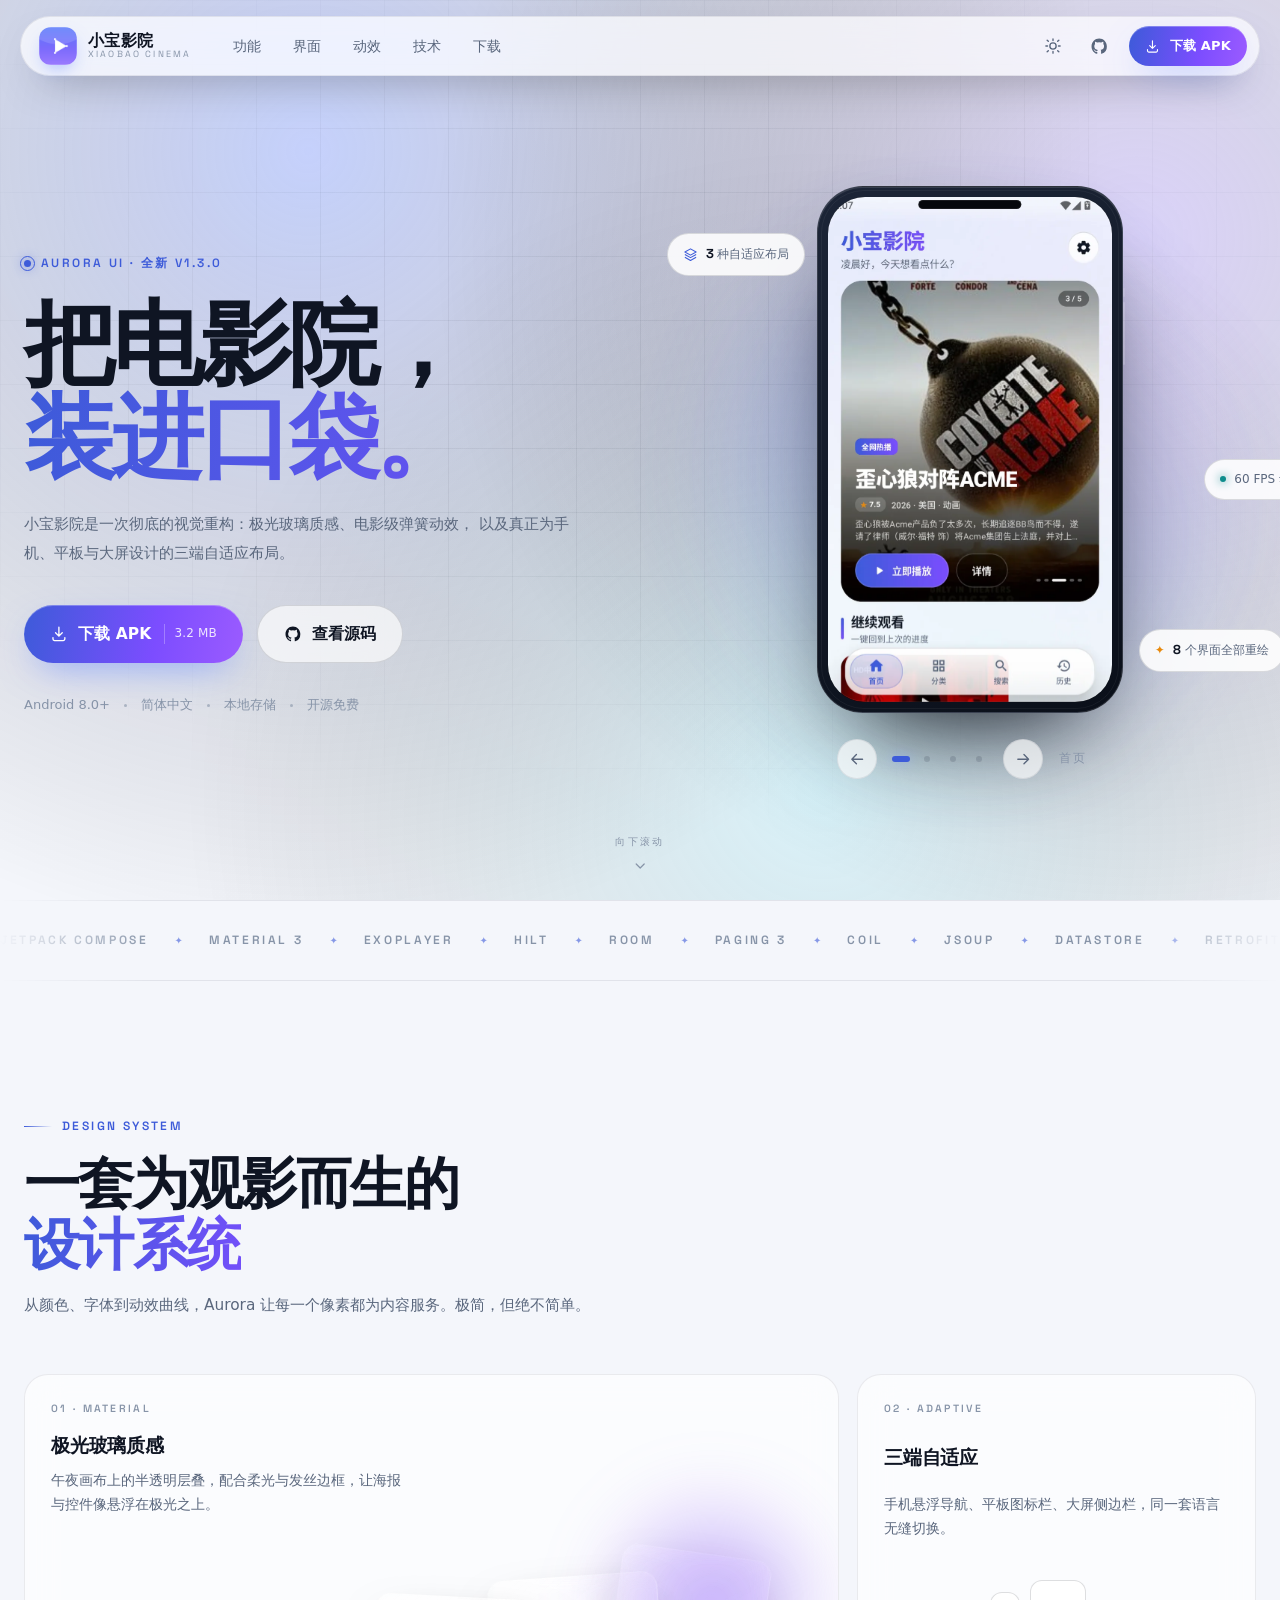
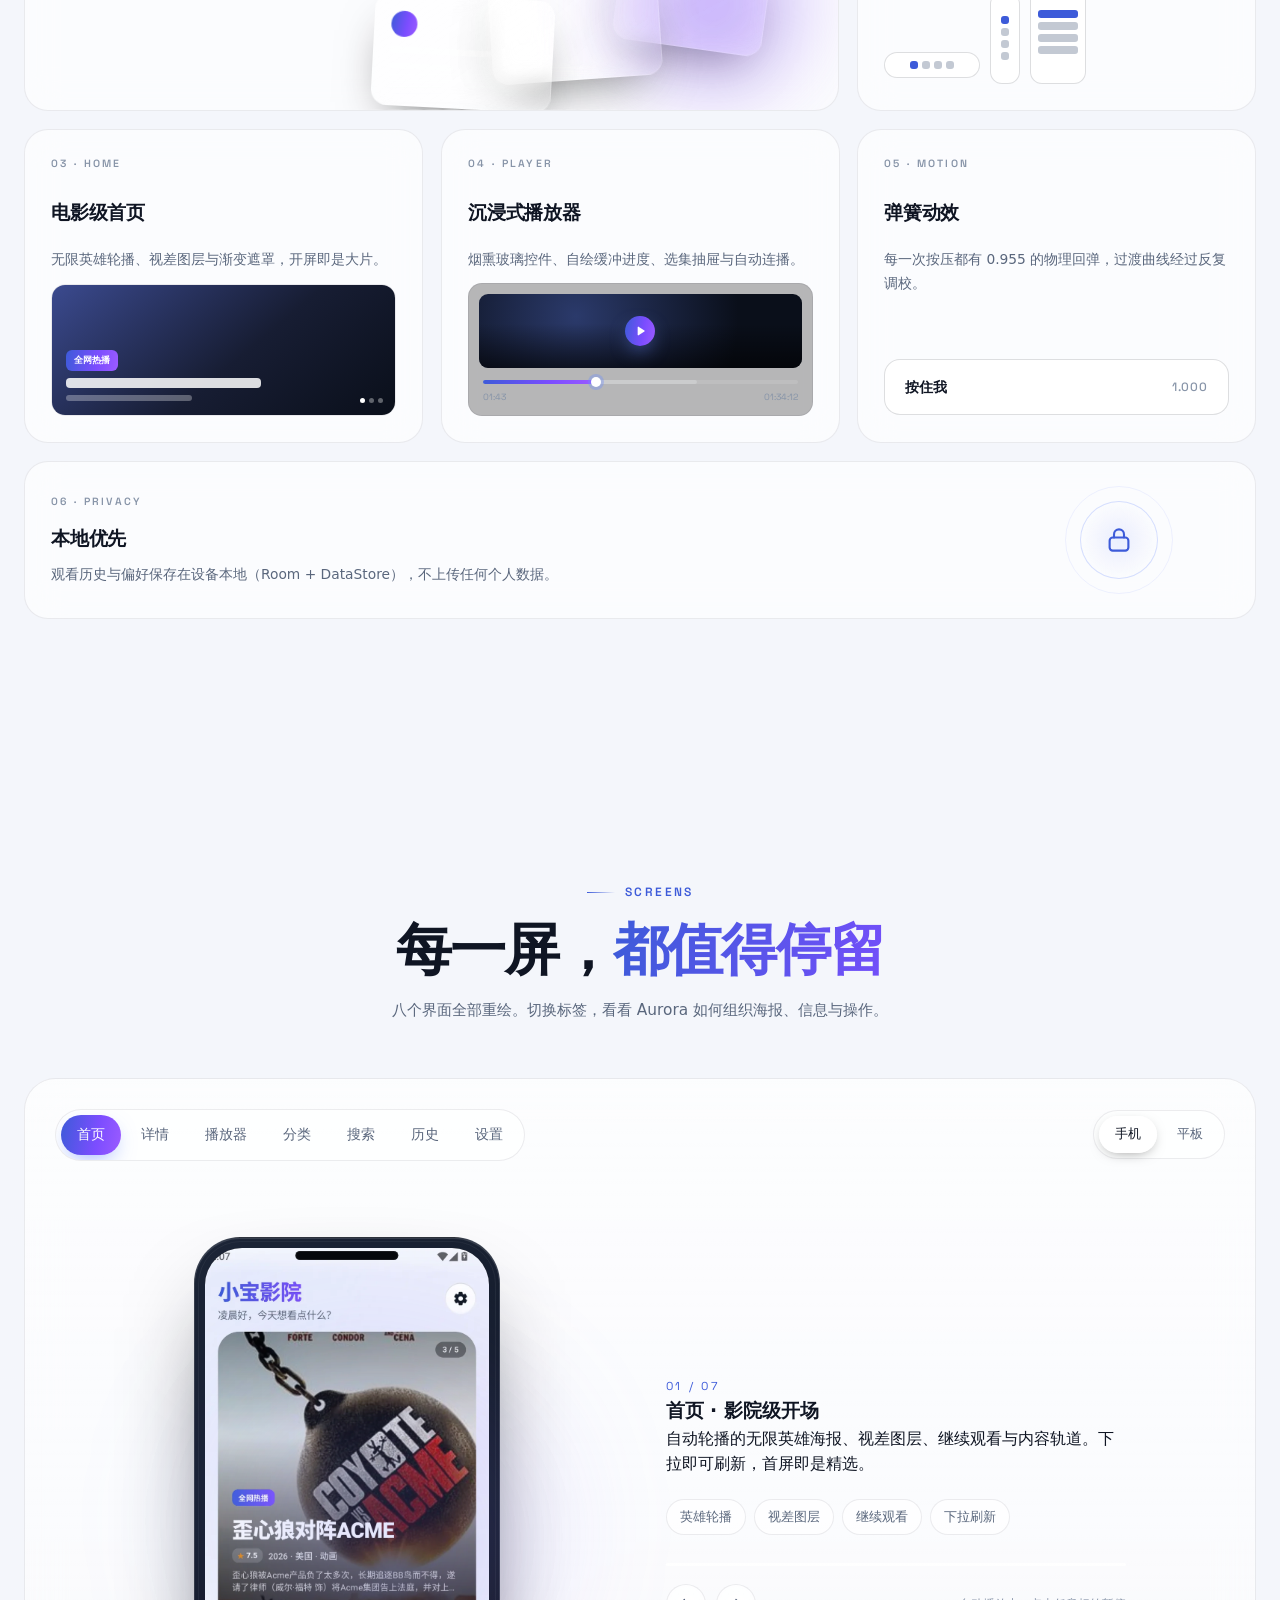
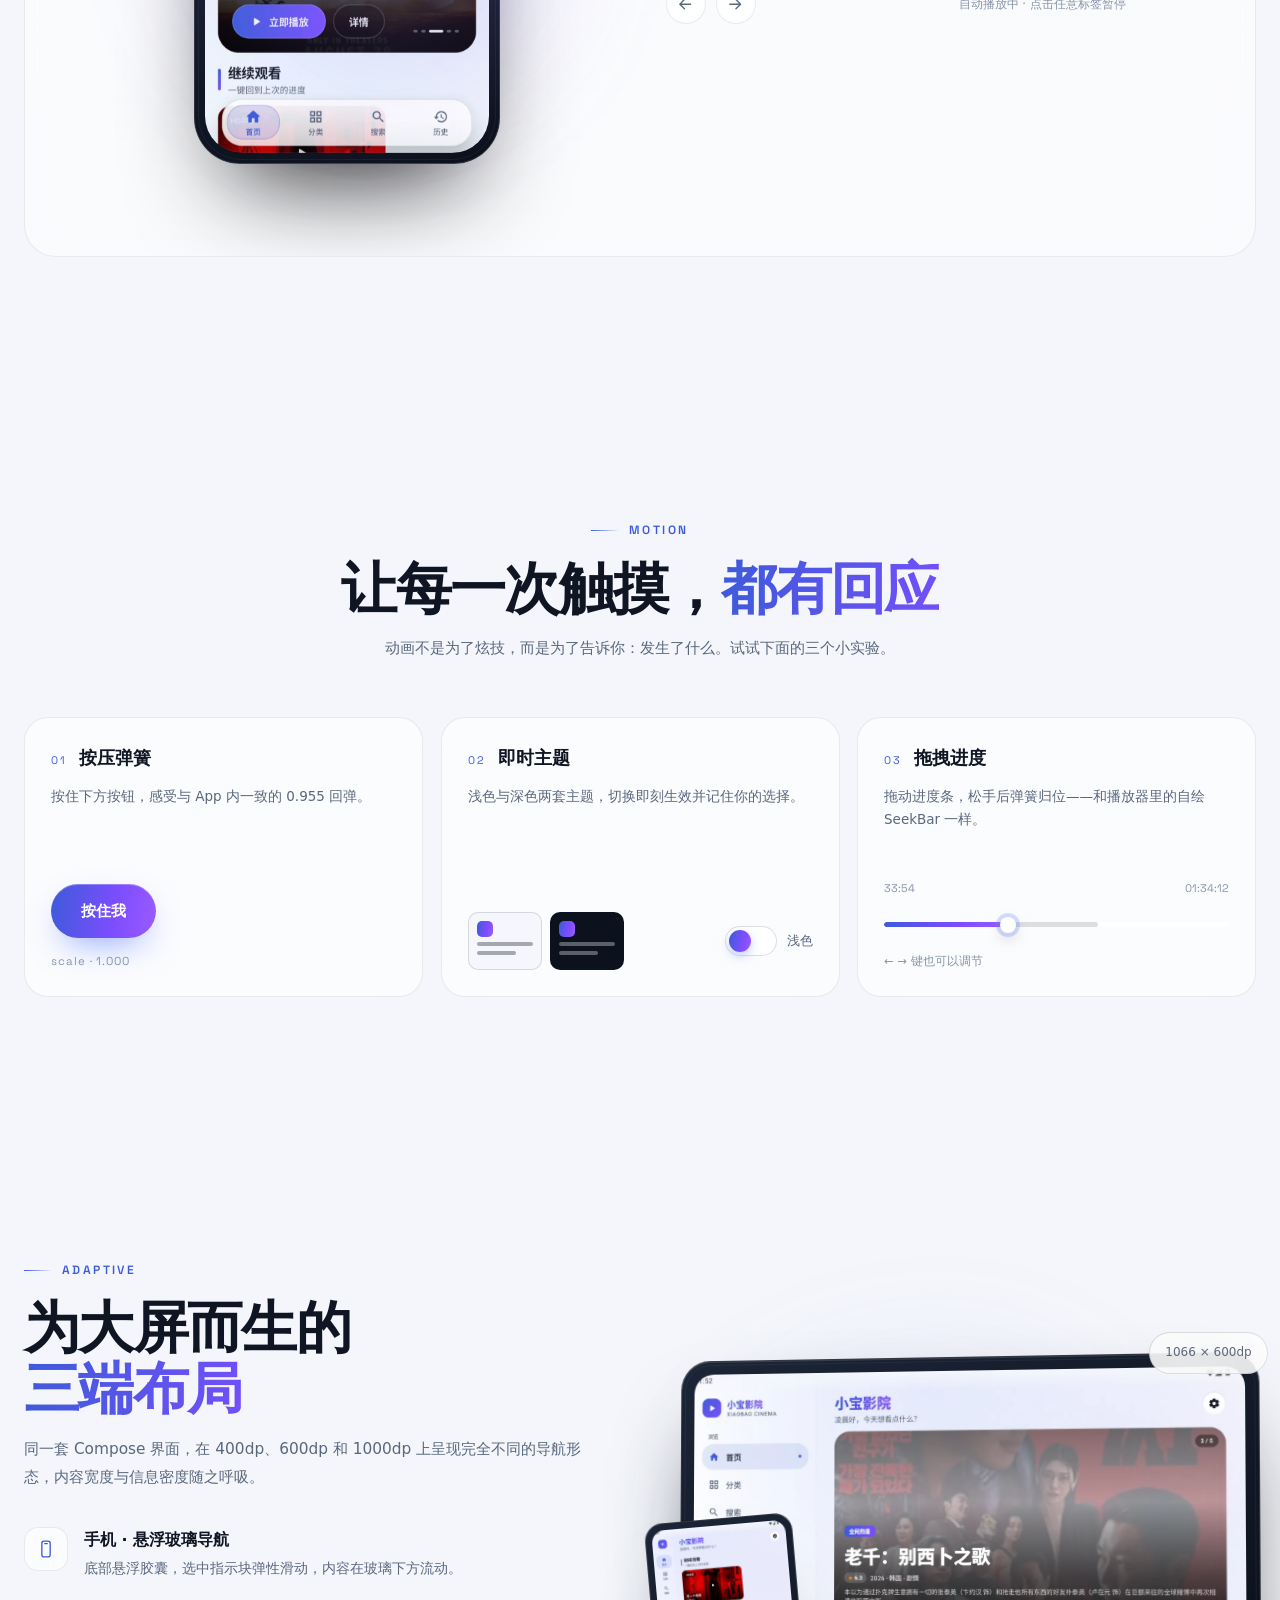
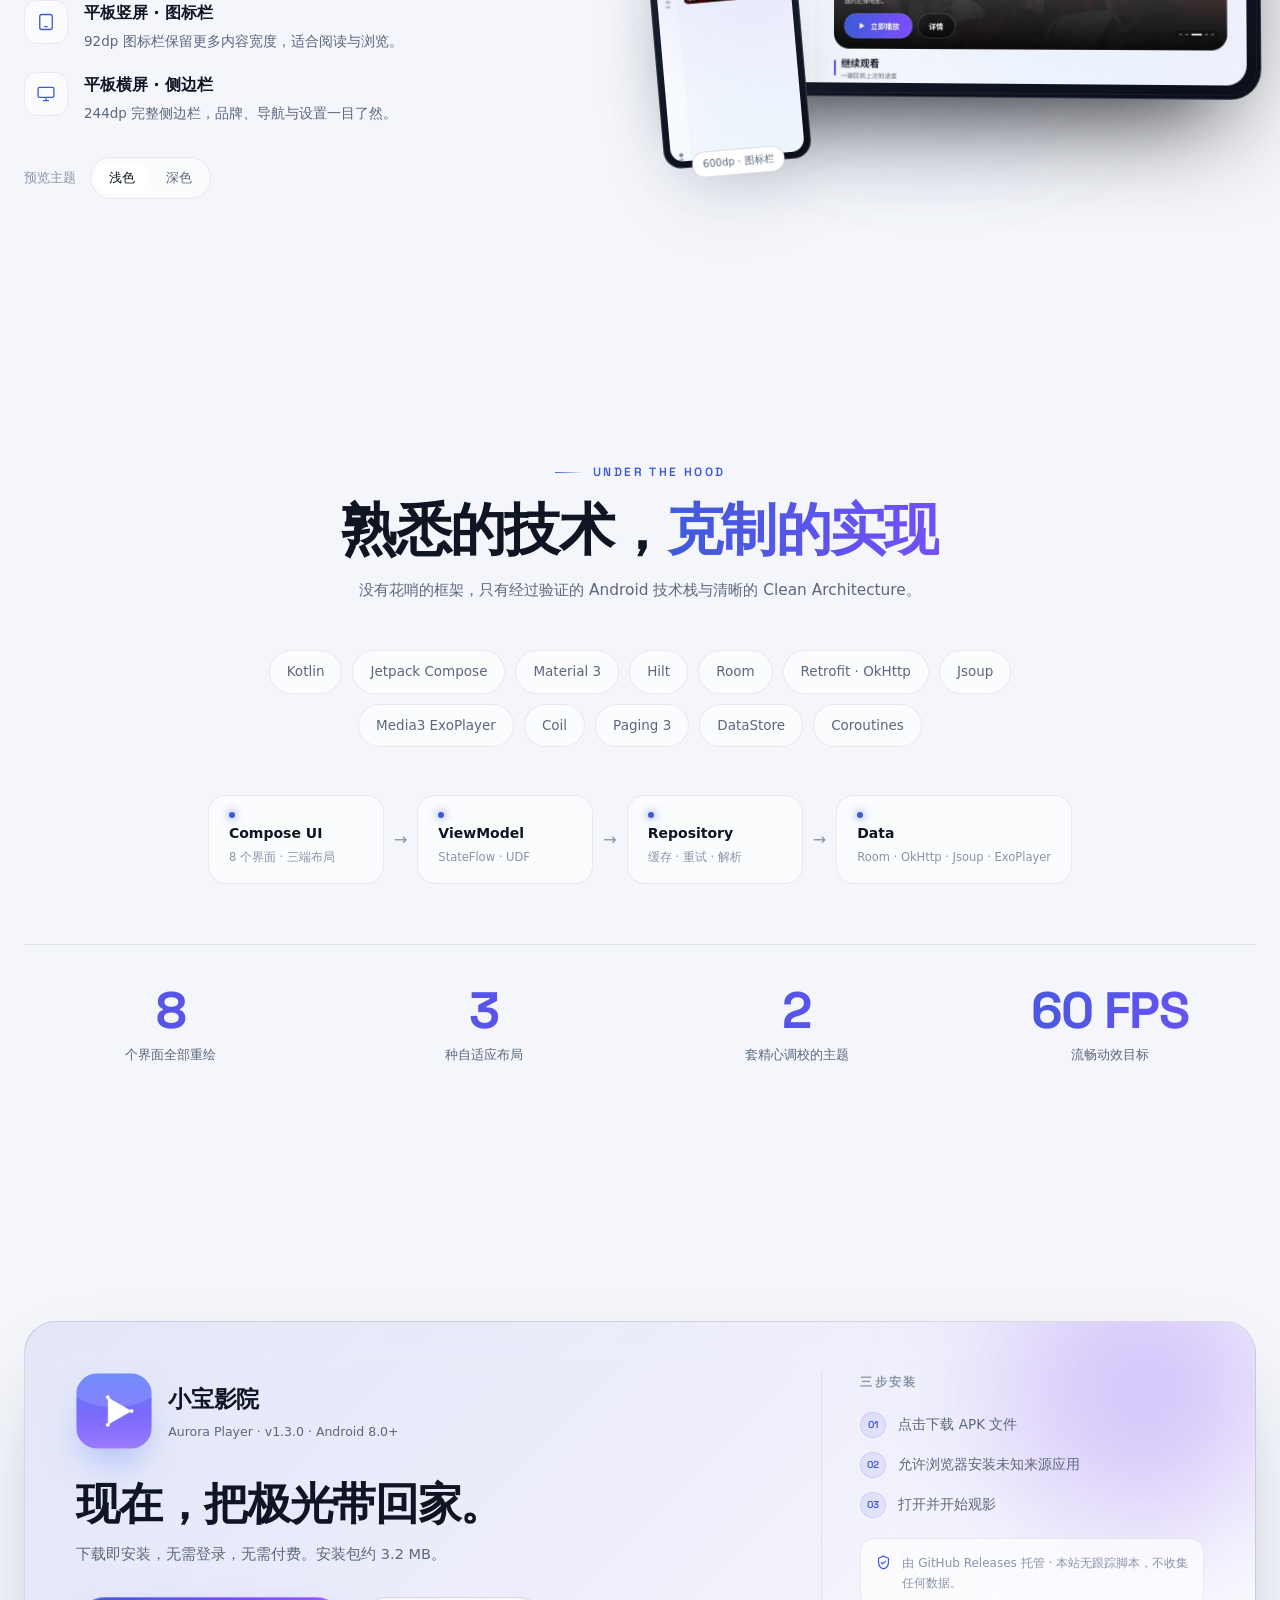
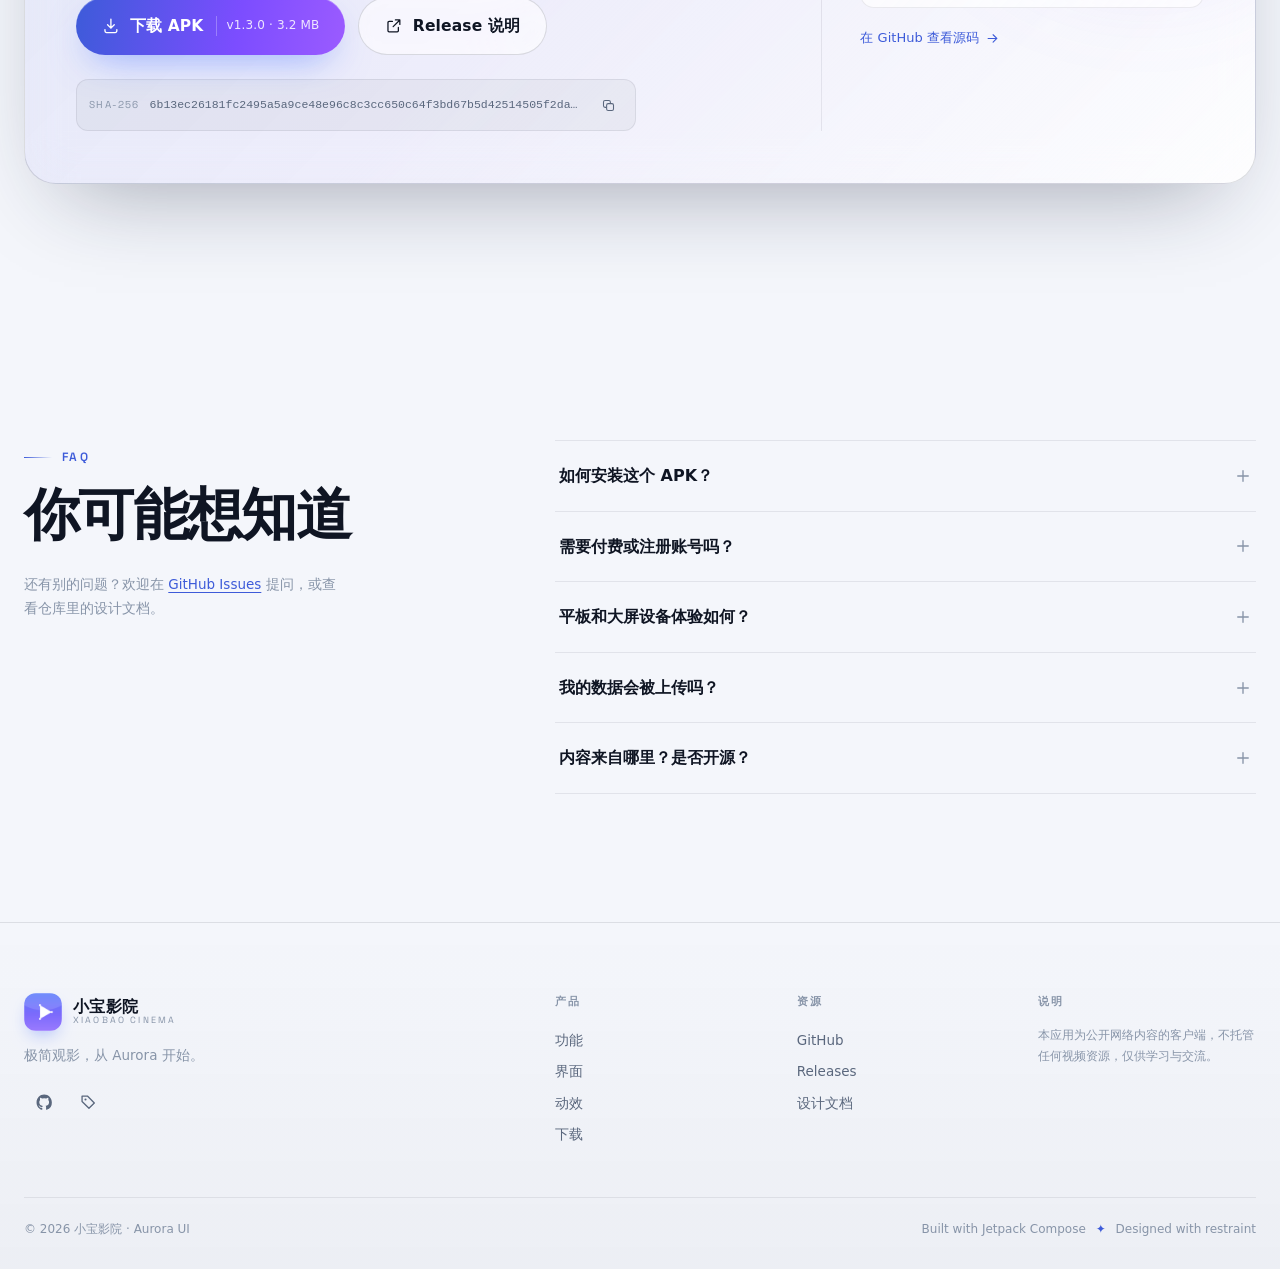
==== commit 07d7ea49: "chore(site): point landing page at v1.3.0 player release - Update hero/download/JSON-LD download URL" ====
--- a/website/index.html
+++ b/website/index.html
@@ -4,7 +4,7 @@
   <meta charset="UTF-8" />
   <meta name="viewport" content="width=device-width, initial-scale=1.0, viewport-fit=cover" />
   <title>小宝影院 · Aurora — 极简观影体验 · Android APK</title>
-  <meta name="description" content="小宝影院 v1.2.0 Aurora 版：极光玻璃质感、电影级弹簧动效、真正为手机、平板与大屏设计的三端自适应布局。3.2 MB，支持 Android 8.0+。" />
+  <meta name="description" content="小宝影院 v1.3.0 Aurora Player：全新播放器控件、锁屏与画中画，极光玻璃设计、三端自适应布局。3.2 MB，支持 Android 8.0+。" />
   <meta name="theme-color" content="#06090F" />
   <meta name="color-scheme" content="dark light" />
   <link rel="canonical" href="https://nestchao.github.io/XiaobaoYingYuan_APK/" />
@@ -13,14 +13,14 @@
   <meta property="og:type" content="website" />
   <meta property="og:site_name" content="小宝影院 · Aurora" />
   <meta property="og:title" content="小宝影院 · Aurora — 把电影院，装进口袋" />
-  <meta property="og:description" content="极光玻璃质感 · 电影级动效 · 三端自适应布局。v1.2.0 全新界面，3.2 MB 即刻安装。" />
+  <meta property="og:description" content="极光玻璃质感 · 全新播放器 · 三端自适应布局。v1.3.0 即刻安装，3.2 MB。" />
   <meta property="og:url" content="https://nestchao.github.io/XiaobaoYingYuan_APK/" />
   <meta property="og:image" content="https://nestchao.github.io/XiaobaoYingYuan_APK/assets/img/brand/og-image.jpg" />
   <meta property="og:image:width" content="1200" />
   <meta property="og:image:height" content="630" />
   <meta name="twitter:card" content="summary_large_image" />
   <meta name="twitter:title" content="小宝影院 · Aurora — 把电影院，装进口袋" />
-  <meta name="twitter:description" content="极光玻璃质感 · 电影级动效 · 三端自适应布局。v1.2.0 全新界面，3.2 MB 即刻安装。" />
+  <meta name="twitter:description" content="极光玻璃质感 · 全新播放器 · 三端自适应布局。v1.3.0 即刻安装，3.2 MB。" />
   <meta name="twitter:image" content="https://nestchao.github.io/XiaobaoYingYuan_APK/assets/img/brand/og-image.jpg" />
 
   <link rel="icon" type="image/svg+xml" href="assets/img/brand/favicon.svg" />
@@ -98,7 +98,7 @@
         <div class="hero-copy">
           <div class="eyebrow reveal" data-reveal>
             <span class="pulse-dot" aria-hidden="true"></span>
-            AURORA UI · 全新 v1.2.0
+            AURORA UI · 全新 v1.3.0
           </div>
 
           <h1 class="hero-title" data-reveal>
@@ -112,7 +112,7 @@
           </p>
 
           <div class="hero-cta" data-reveal>
-            <a class="btn btn-primary btn-lg magnetic" id="heroDownload" href="https://github.com/nestchao/XiaobaoYingYuan_APK/releases/download/v1.2.0/xiaobao-tv-1.2.0-aurora-release.apk">
+            <a class="btn btn-primary btn-lg magnetic" id="heroDownload" href="https://github.com/nestchao/XiaobaoYingYuan_APK/releases/download/v1.3.0/xiaobao-tv-1.3.0-aurora-player-release.apk">
               <svg class="icon" aria-hidden="true"><use href="#i-download" /></svg>
               <span>下载 APK</span>
               <small>3.2 MB</small>
@@ -520,7 +520,7 @@
               <img class="dl-icon" src="assets/img/brand/icon-192.png" alt="" width="76" height="76" />
               <div class="dl-app-meta">
                 <h2>小宝影院</h2>
-                <p>Aurora 版 · v1.2.0 · Android 8.0+</p>
+                <p>Aurora Player · v1.3.0 · Android 8.0+</p>
               </div>
             </div>
 
@@ -528,12 +528,12 @@
             <p class="dl-sub">下载即安装，无需登录，无需付费。安装包约 3.2 MB。</p>
 
             <div class="dl-actions">
-              <a class="btn btn-primary btn-lg magnetic" id="downloadBtn" href="https://github.com/nestchao/XiaobaoYingYuan_APK/releases/download/v1.2.0/xiaobao-tv-1.2.0-aurora-release.apk">
+              <a class="btn btn-primary btn-lg magnetic" id="downloadBtn" href="https://github.com/nestchao/XiaobaoYingYuan_APK/releases/download/v1.3.0/xiaobao-tv-1.3.0-aurora-player-release.apk">
                 <svg class="icon" aria-hidden="true"><use href="#i-download" /></svg>
                 <span>下载 APK</span>
-                <small>v1.2.0 · 3.2 MB</small>
+                <small>v1.3.0 · 3.2 MB</small>
               </a>
-              <a class="btn btn-glass btn-lg" href="https://github.com/nestchao/XiaobaoYingYuan_APK/releases/tag/v1.2.0" target="_blank" rel="noopener">
+              <a class="btn btn-glass btn-lg" href="https://github.com/nestchao/XiaobaoYingYuan_APK/releases/tag/v1.3.0" target="_blank" rel="noopener">
                 <svg class="icon" aria-hidden="true"><use href="#i-external" /></svg>
                 <span>Release 说明</span>
               </a>
@@ -541,7 +541,7 @@
 
             <div class="dl-hash">
               <span>SHA-256</span>
-              <code id="shaText">6888968d9442973f0df2bb3f1751f045fc93eb7334b5983d693a8fd71e057b4c</code>
+              <code id="shaText">6b13ec26181fc2495a5a9ce48e96c8c3cc650c64f3bd67b5d42514505f2da337</code>
               <button class="icon-btn copy-btn" id="copyHash" type="button" aria-label="复制 SHA-256" title="复制">
                 <svg class="icon" aria-hidden="true"><use href="#i-copy" /></svg>
               </button>
@@ -705,11 +705,11 @@
     "alternateName": "XiaobaoTV",
     "operatingSystem": "Android 8.0+",
     "applicationCategory": "MultimediaApplication",
-    "softwareVersion": "1.2.0",
+    "softwareVersion": "1.3.0",
     "fileSize": "3.2MB",
     "inLanguage": "zh-CN",
     "offers": { "@type": "Offer", "price": "0", "priceCurrency": "CNY" },
-    "downloadUrl": "https://github.com/nestchao/XiaobaoYingYuan_APK/releases/download/v1.2.0/xiaobao-tv-1.2.0-aurora-release.apk",
+    "downloadUrl": "https://github.com/nestchao/XiaobaoYingYuan_APK/releases/download/v1.3.0/xiaobao-tv-1.3.0-aurora-player-release.apk",
     "url": "https://nestchao.github.io/XiaobaoYingYuan_APK/",
     "screenshot": [
       "https://nestchao.github.io/XiaobaoYingYuan_APK/assets/img/screens/phone-home-light.webp",
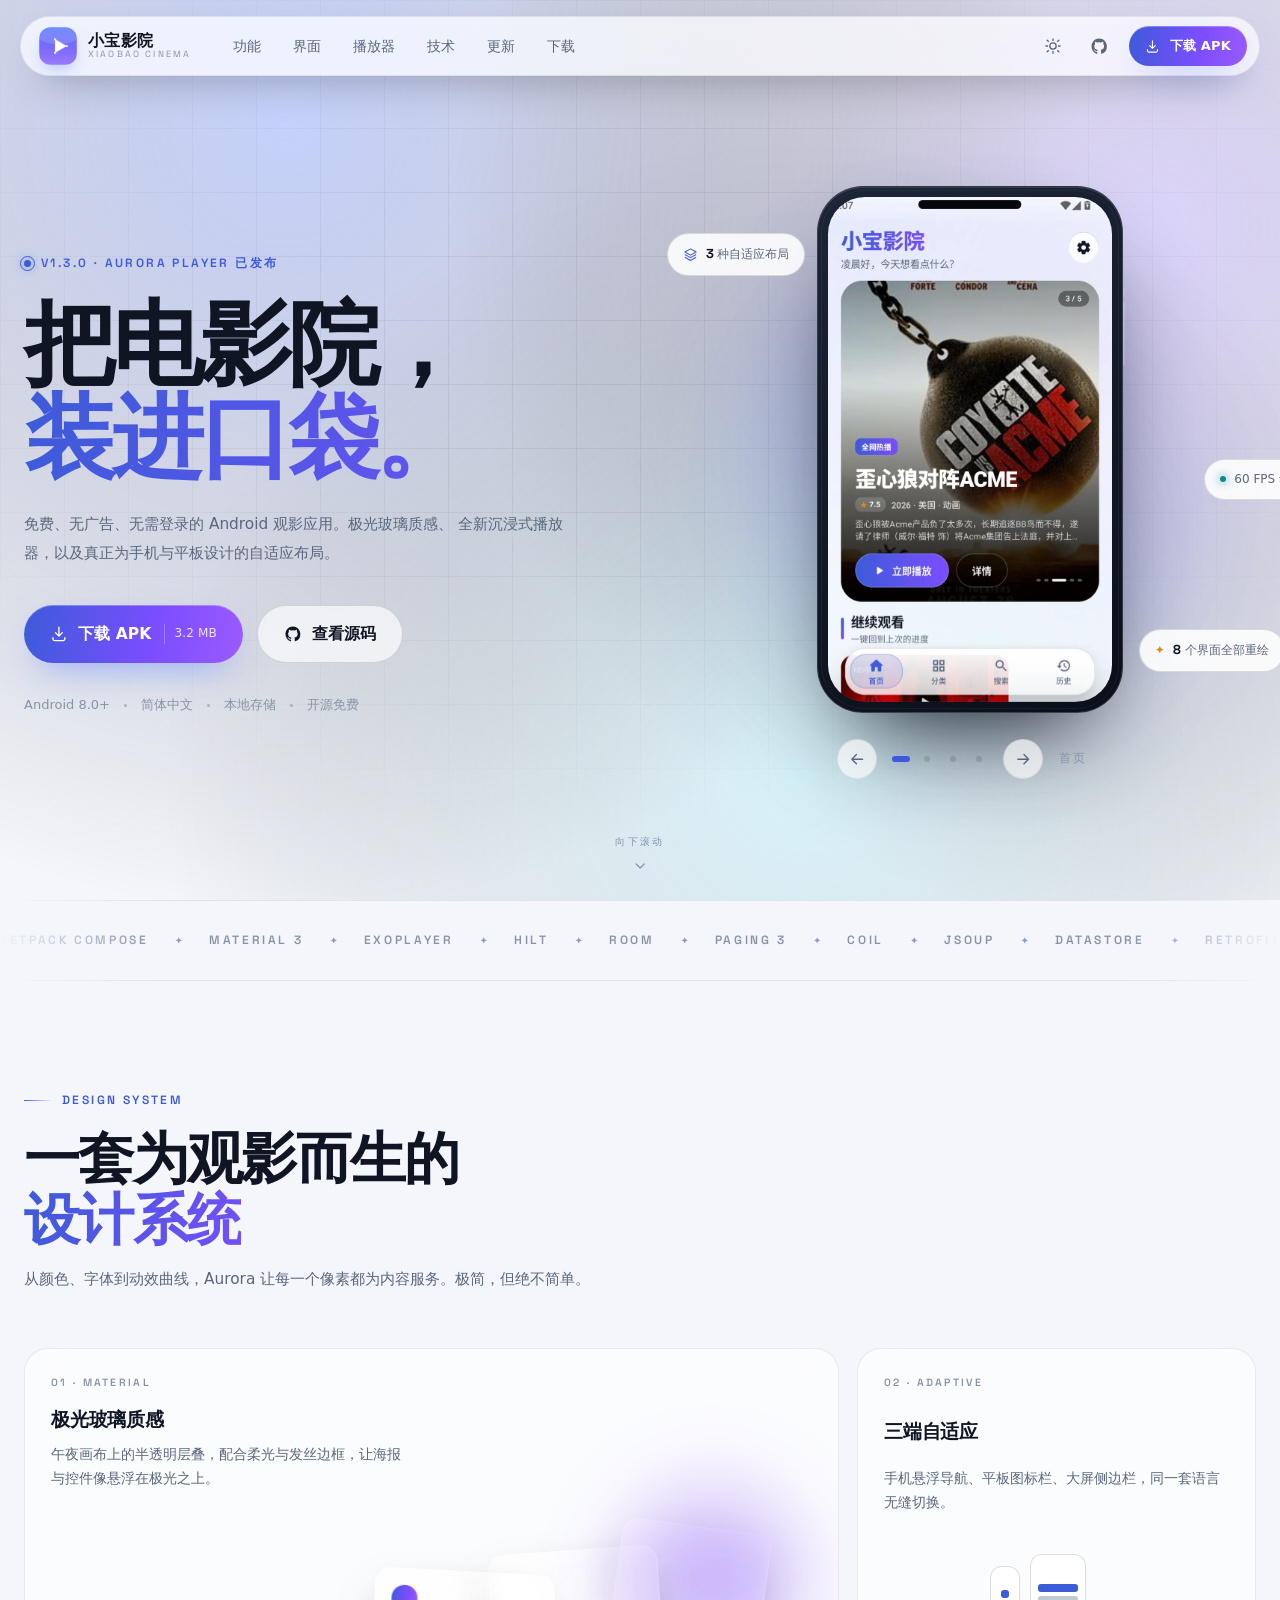
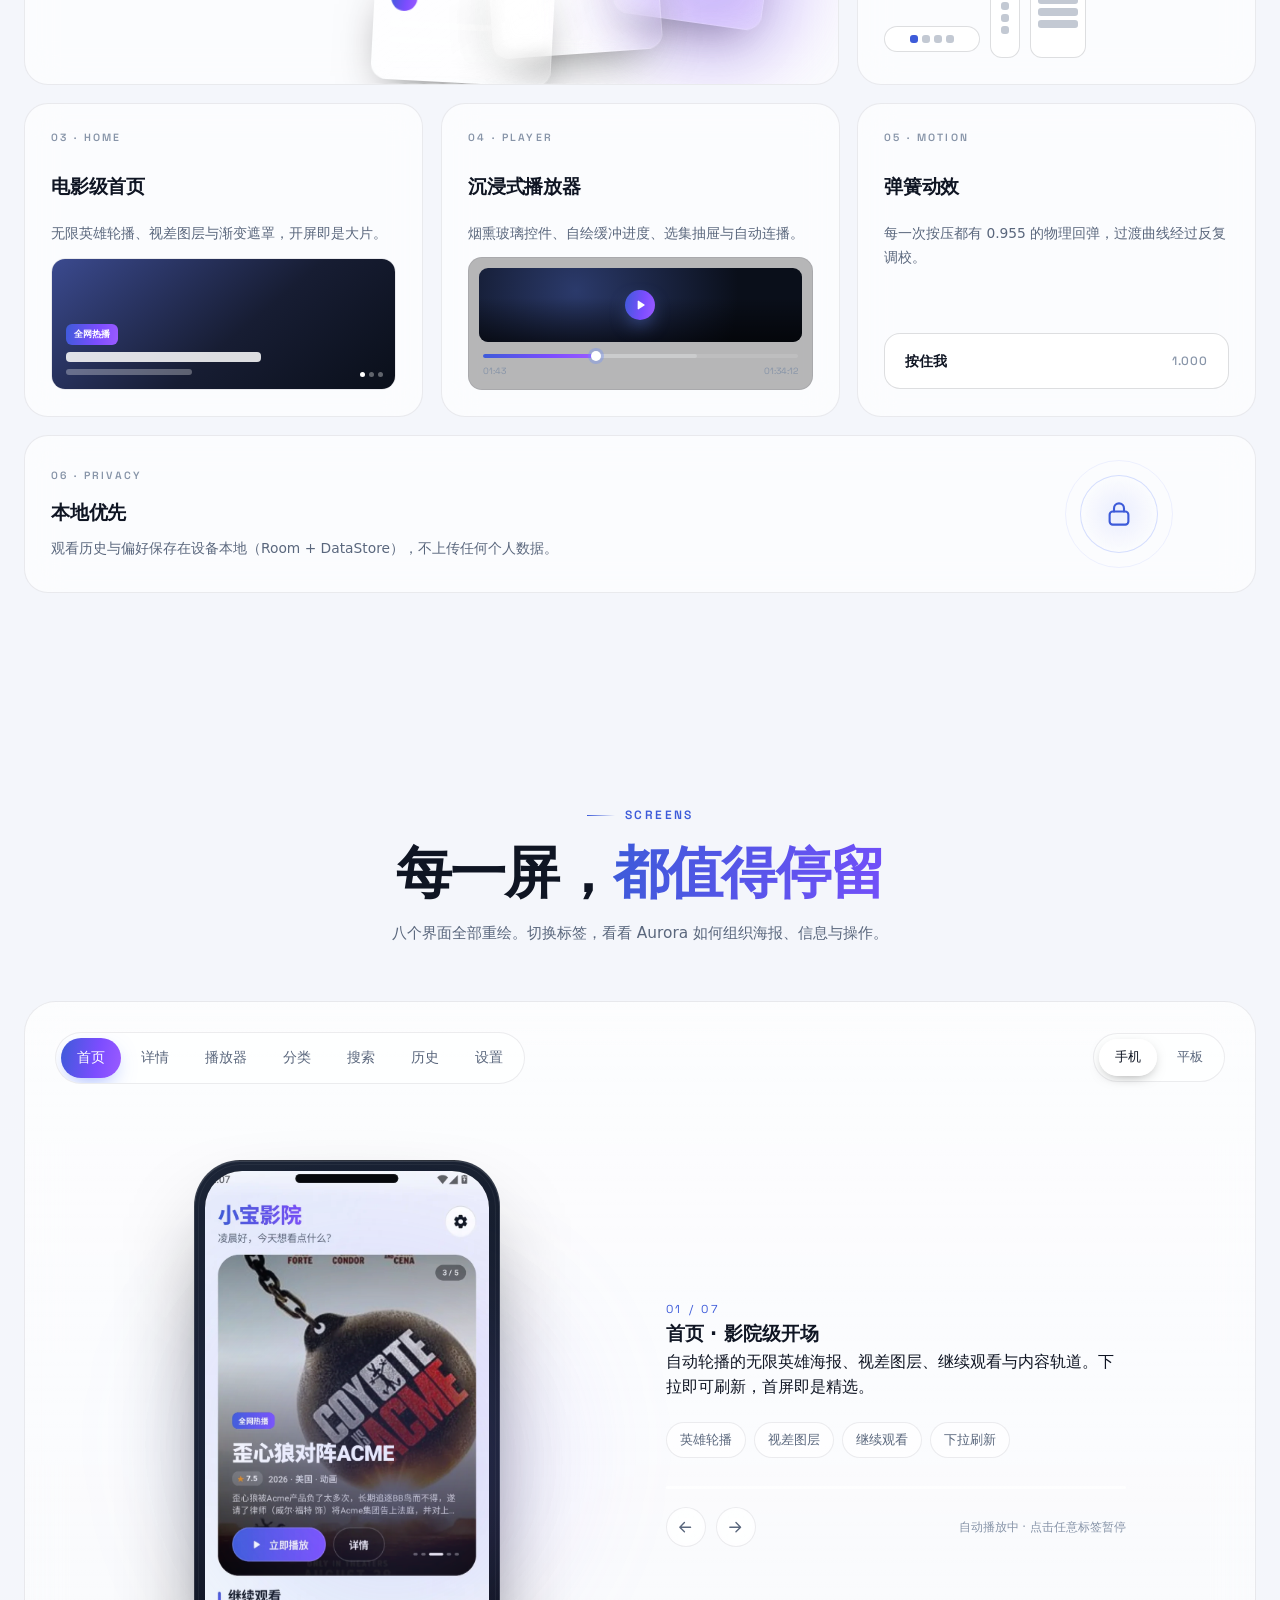
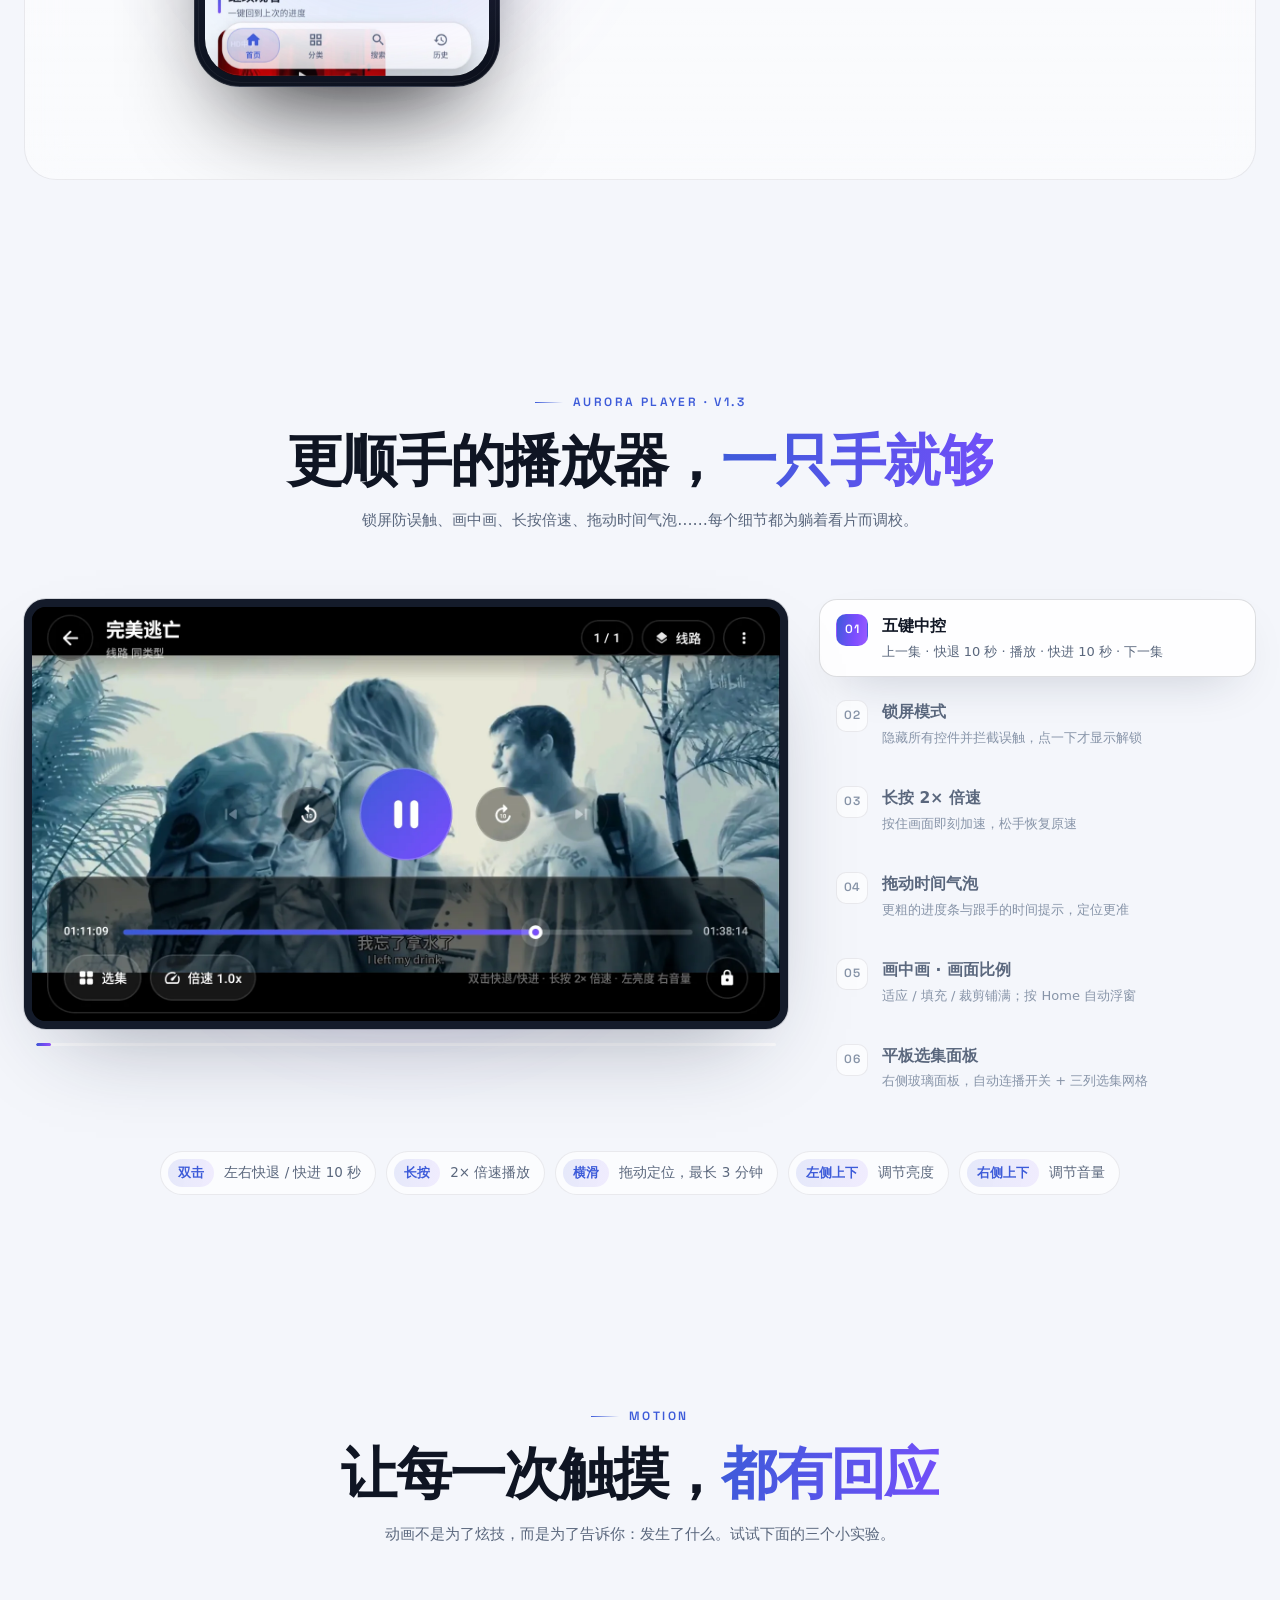
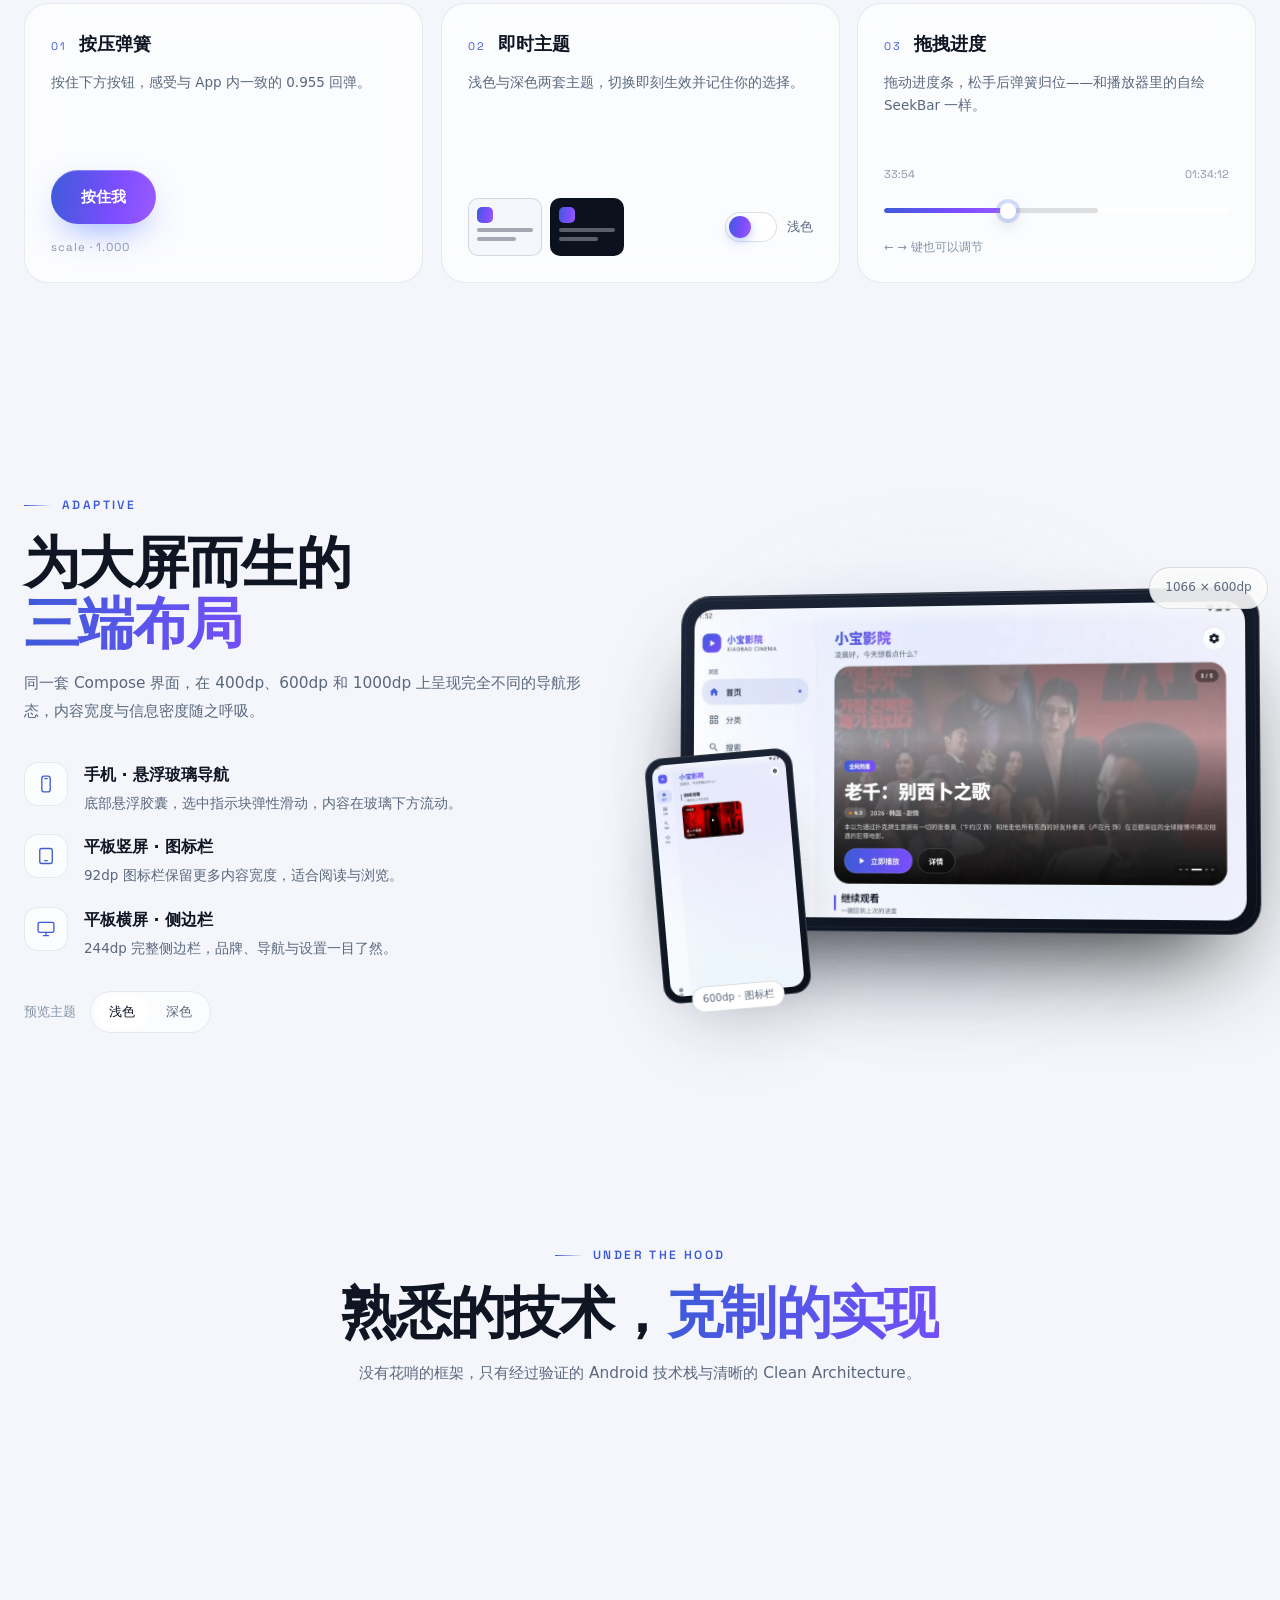
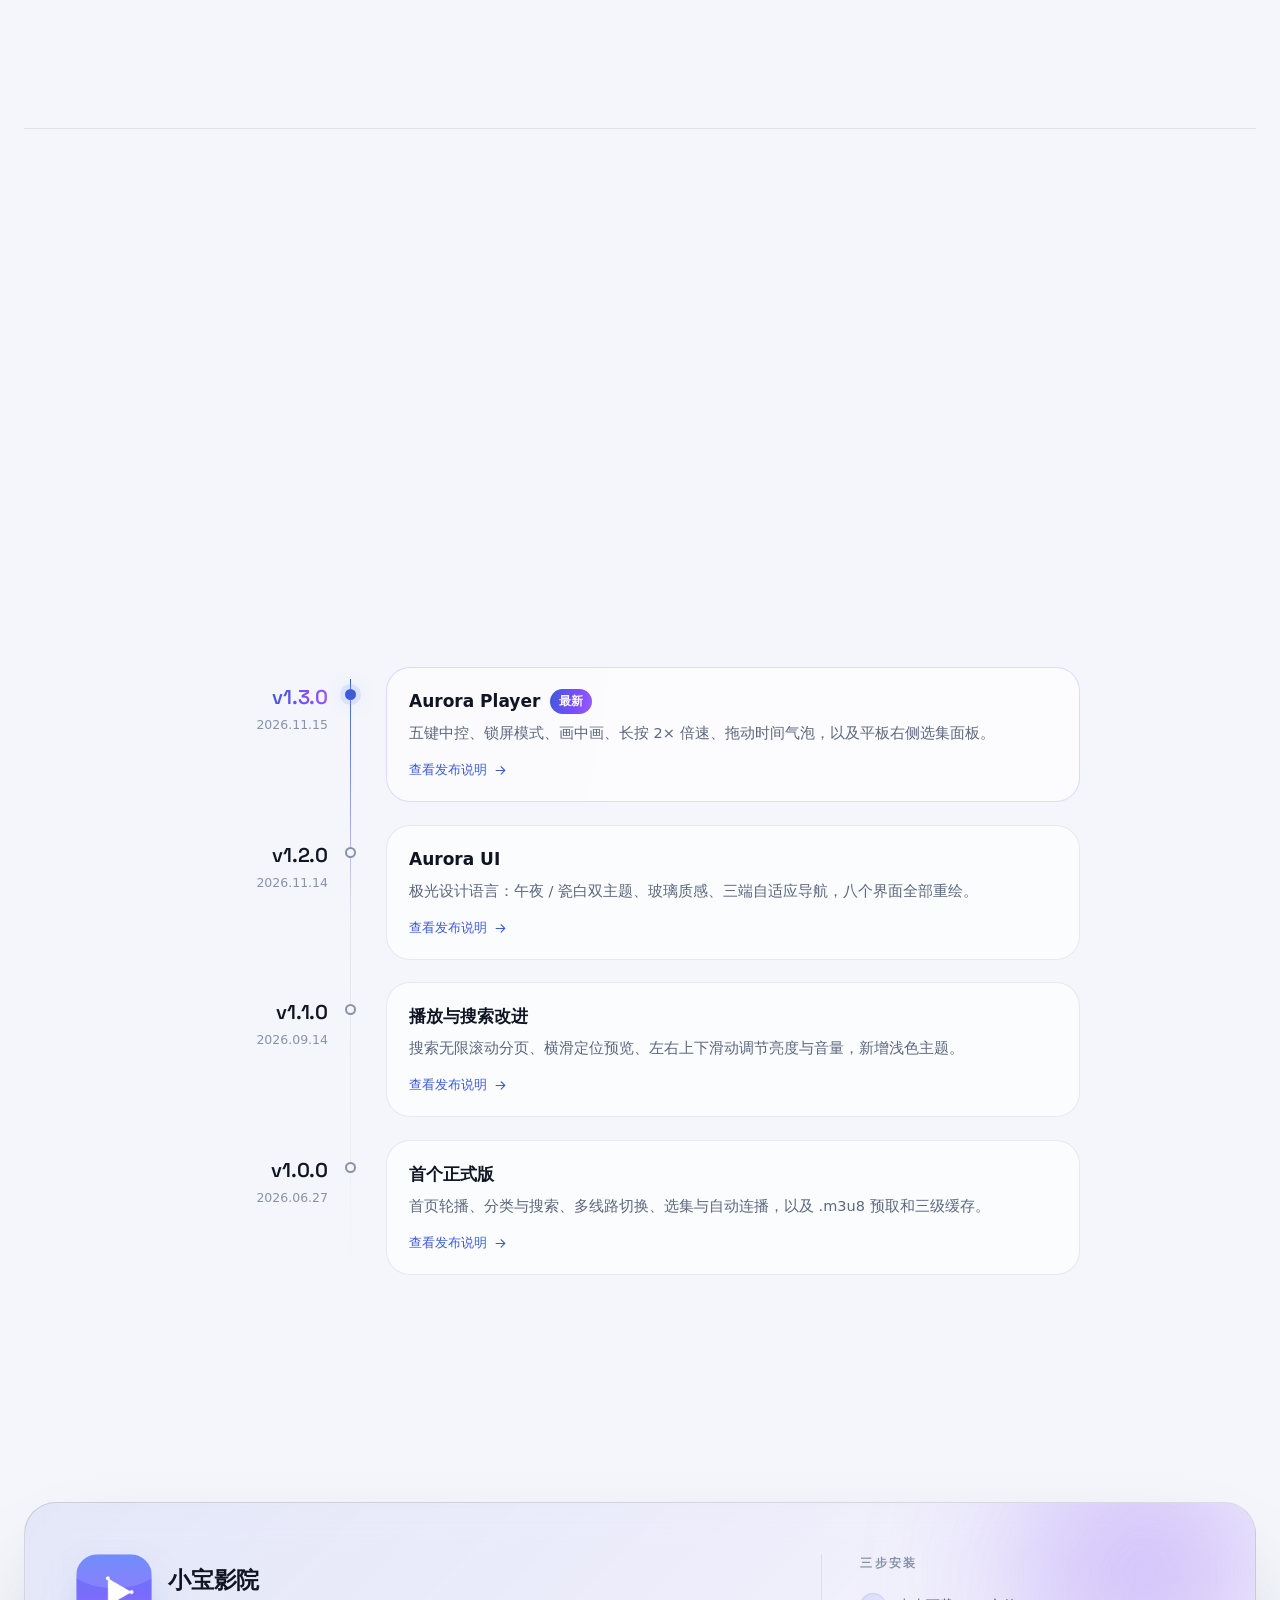
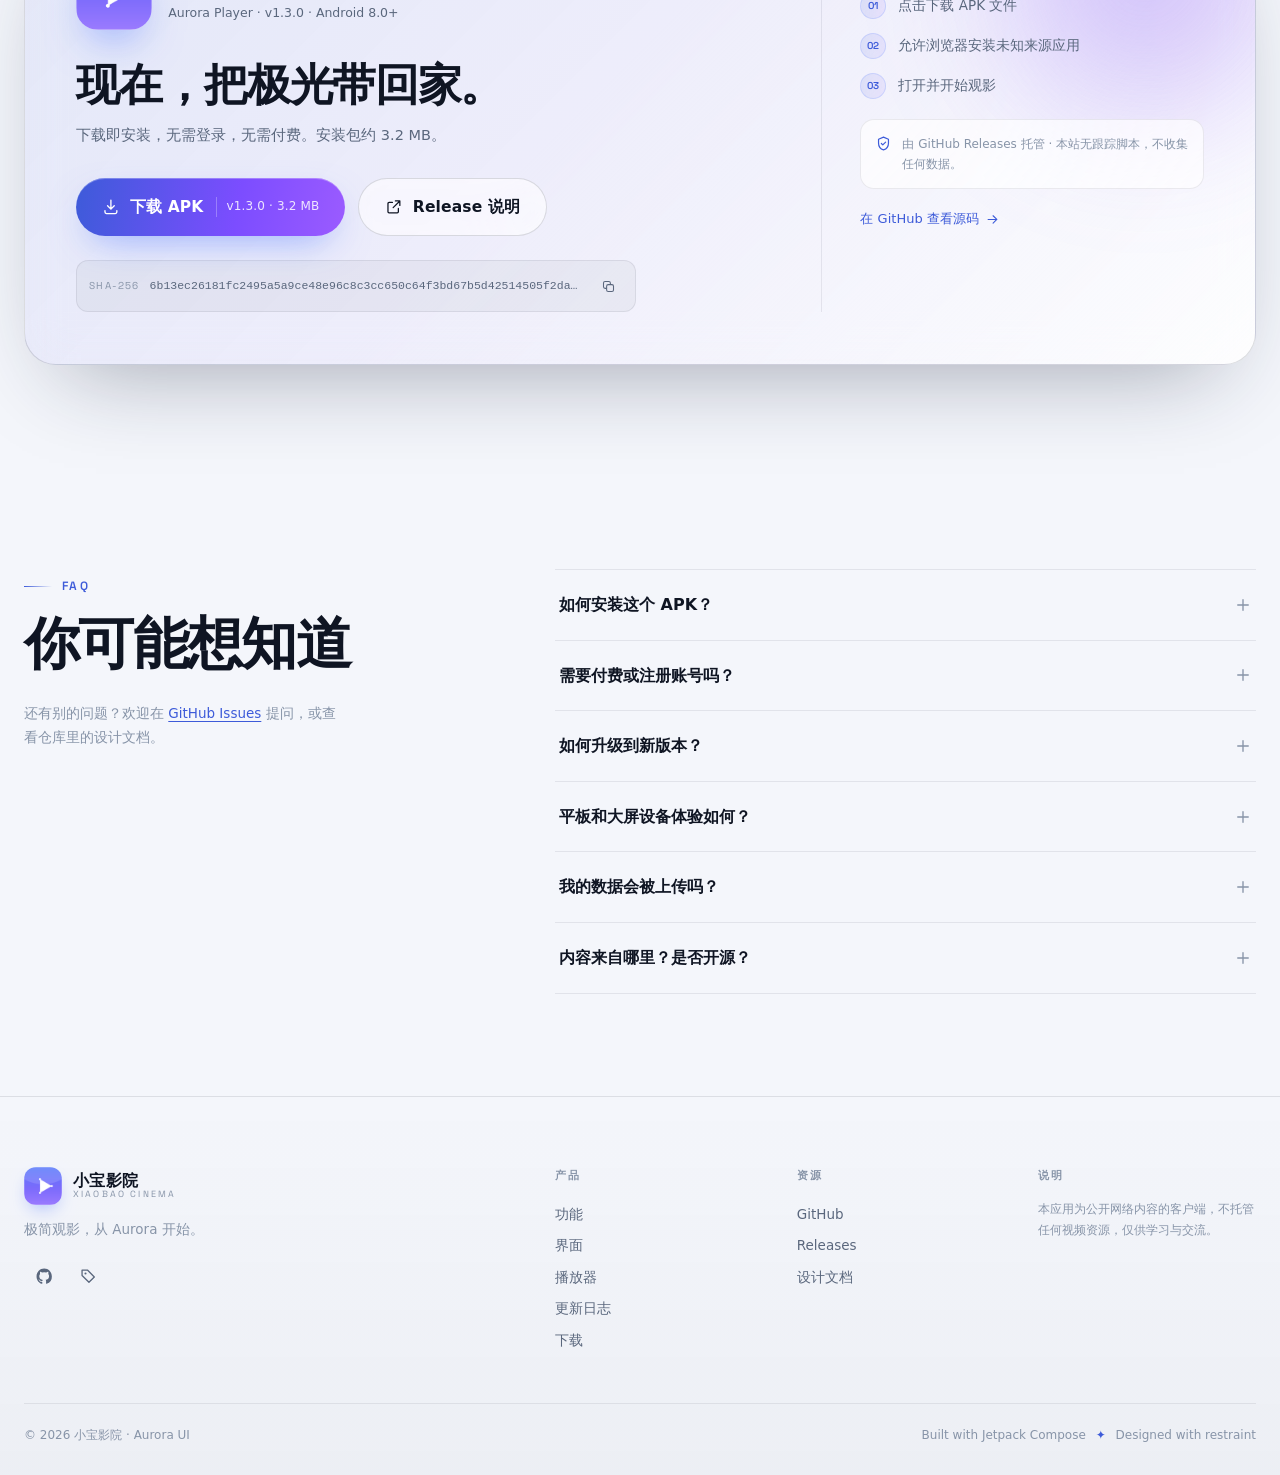
==== commit 78da7a23: "docs: refresh README and add player + changelog sections to website Website: - New "Aurora Player v1" ====
--- a/website/index.html
+++ b/website/index.html
@@ -52,8 +52,9 @@
       <nav class="nav-links" aria-label="主导航">
         <a href="#features" data-nav>功能</a>
         <a href="#screens" data-nav>界面</a>
-        <a href="#motion" data-nav>动效</a>
+        <a href="#player" data-nav>播放器</a>
         <a href="#tech" data-nav>技术</a>
+        <a href="#changelog" data-nav>更新</a>
         <a href="#download" data-nav>下载</a>
       </nav>
 
@@ -79,8 +80,9 @@
       <nav aria-label="移动端导航">
         <a href="#features"><span>功能</span><svg class="icon" aria-hidden="true"><use href="#i-arrow-right" /></svg></a>
         <a href="#screens"><span>界面</span><svg class="icon" aria-hidden="true"><use href="#i-arrow-right" /></svg></a>
-        <a href="#motion"><span>动效</span><svg class="icon" aria-hidden="true"><use href="#i-arrow-right" /></svg></a>
+        <a href="#player"><span>播放器</span><svg class="icon" aria-hidden="true"><use href="#i-arrow-right" /></svg></a>
         <a href="#tech"><span>技术</span><svg class="icon" aria-hidden="true"><use href="#i-arrow-right" /></svg></a>
+        <a href="#changelog"><span>更新</span><svg class="icon" aria-hidden="true"><use href="#i-arrow-right" /></svg></a>
         <a href="#download"><span>下载</span><svg class="icon" aria-hidden="true"><use href="#i-arrow-right" /></svg></a>
       </nav>
       <a class="btn btn-primary" href="#download">
@@ -98,7 +100,7 @@
         <div class="hero-copy">
           <div class="eyebrow reveal" data-reveal>
             <span class="pulse-dot" aria-hidden="true"></span>
-            AURORA UI · 全新 v1.3.0
+            v1.3.0 · AURORA PLAYER 已发布
           </div>
 
           <h1 class="hero-title" data-reveal>
@@ -107,8 +109,8 @@
           </h1>
 
           <p class="hero-lead" data-reveal>
-            小宝影院是一次彻底的视觉重构：极光玻璃质感、电影级弹簧动效，
-            以及真正为手机、平板与大屏设计的三端自适应布局。
+            免费、无广告、无需登录的 Android 观影应用。极光玻璃质感、
+            全新沉浸式播放器，以及真正为手机与平板设计的自适应布局。
           </p>
 
           <div class="hero-cta" data-reveal>
@@ -356,6 +358,66 @@
       </div>
     </section>
 
+    <!-- ─── Player v1.3 ──────────────────────────────────────────────────── -->
+    <section class="section player" id="player">
+      <div class="container">
+        <header class="section-head center">
+          <div class="eyebrow reveal" data-reveal><span class="eyebrow-line"></span>AURORA PLAYER · v1.3</div>
+          <h2 class="section-title reveal" data-reveal>更顺手的播放器，<span class="grad-text">一只手就够</span></h2>
+          <p class="section-sub reveal" data-reveal>锁屏防误触、画中画、长按倍速、拖动时间气泡……每个细节都为躺着看片而调校。</p>
+        </header>
+
+        <div class="player-stage reveal" data-reveal>
+          <figure class="pl-screen">
+            <div class="pl-frame" id="plFrame">
+              <img class="pl-shot is-active" src="assets/img/player/controls-phone.webp" alt="播放器控件：上一集、快退、播放、快进、下一集" width="1600" height="900" loading="lazy" data-key="controls" />
+              <img class="pl-shot" src="assets/img/player/locked.webp" alt="锁屏模式：控件隐藏，仅显示解锁按钮" width="1600" height="900" loading="lazy" data-key="lock" />
+              <img class="pl-shot" src="assets/img/player/speed-boost.webp" alt="长按 2 倍速播放" width="1600" height="900" loading="lazy" data-key="speed" />
+              <img class="pl-shot" src="assets/img/player/seek-tooltip.webp" alt="拖动进度条时的时间气泡" width="1600" height="900" loading="lazy" data-key="seek" />
+              <img class="pl-shot" src="assets/img/player/more-menu.webp" alt="更多菜单：画面比例、画中画与锁定" width="1600" height="900" loading="lazy" data-key="menu" />
+              <img class="pl-shot" src="assets/img/player/episodes-panel.webp" alt="平板右侧选集面板" width="1600" height="900" loading="lazy" data-key="panel" />
+            </div>
+            <div class="pl-progress" aria-hidden="true"><span id="plProgress"></span></div>
+          </figure>
+
+          <div class="pl-features" id="plFeatures" role="tablist" aria-label="播放器新功能">
+            <button class="pl-feat is-active" role="tab" aria-selected="true" type="button" data-key="controls">
+              <span class="pf-num">01</span>
+              <span class="pf-body"><strong>五键中控</strong><small>上一集 · 快退 10 秒 · 播放 · 快进 10 秒 · 下一集</small></span>
+            </button>
+            <button class="pl-feat" role="tab" aria-selected="false" type="button" data-key="lock">
+              <span class="pf-num">02</span>
+              <span class="pf-body"><strong>锁屏模式</strong><small>隐藏所有控件并拦截误触，点一下才显示解锁</small></span>
+            </button>
+            <button class="pl-feat" role="tab" aria-selected="false" type="button" data-key="speed">
+              <span class="pf-num">03</span>
+              <span class="pf-body"><strong>长按 2× 倍速</strong><small>按住画面即刻加速，松手恢复原速</small></span>
+            </button>
+            <button class="pl-feat" role="tab" aria-selected="false" type="button" data-key="seek">
+              <span class="pf-num">04</span>
+              <span class="pf-body"><strong>拖动时间气泡</strong><small>更粗的进度条与跟手的时间提示，定位更准</small></span>
+            </button>
+            <button class="pl-feat" role="tab" aria-selected="false" type="button" data-key="menu">
+              <span class="pf-num">05</span>
+              <span class="pf-body"><strong>画中画 · 画面比例</strong><small>适应 / 填充 / 裁剪铺满；按 Home 自动浮窗</small></span>
+            </button>
+            <button class="pl-feat" role="tab" aria-selected="false" type="button" data-key="panel">
+              <span class="pf-num">06</span>
+              <span class="pf-body"><strong>平板选集面板</strong><small>右侧玻璃面板，自动连播开关 + 三列选集网格</small></span>
+            </button>
+          </div>
+        </div>
+
+        <ul class="gesture-strip reveal" data-reveal aria-label="手势速查">
+          <li><kbd>双击</kbd><span>左右快退 / 快进 10 秒</span></li>
+          <li><kbd>长按</kbd><span>2× 倍速播放</span></li>
+          <li><kbd>横滑</kbd><span>拖动定位，最长 3 分钟</span></li>
+          <li><kbd>左侧上下</kbd><span>调节亮度</span></li>
+          <li><kbd>右侧上下</kbd><span>调节音量</span></li>
+        </ul>
+      </div>
+    </section>
+
     <!-- ─── Motion demos ─────────────────────────────────────────────────── -->
     <section class="section motion" id="motion">
       <div class="container">
@@ -510,6 +572,52 @@
       </div>
     </section>
 
+    <!-- ─── Changelog ────────────────────────────────────────────────────── -->
+    <section class="section changelog" id="changelog">
+      <div class="container">
+        <header class="section-head center">
+          <div class="eyebrow reveal" data-reveal><span class="eyebrow-line"></span>CHANGELOG</div>
+          <h2 class="section-title reveal" data-reveal>一路打磨，<span class="grad-text">持续更新</span></h2>
+          <p class="section-sub reveal" data-reveal>每个版本都在 GitHub Releases 公开发布，附带 APK 与校验值。</p>
+        </header>
+
+        <ol class="timeline">
+          <li class="tl-item is-latest reveal" data-reveal>
+            <div class="tl-meta"><span class="tl-ver">v1.3.0</span><time datetime="2026-11-15">2026.11.15</time></div>
+            <div class="tl-card">
+              <h3>Aurora Player <span class="tl-badge">最新</span></h3>
+              <p>五键中控、锁屏模式、画中画、长按 2× 倍速、拖动时间气泡，以及平板右侧选集面板。</p>
+              <a class="text-link" href="https://github.com/nestchao/XiaobaoYingYuan_APK/releases/tag/v1.3.0" target="_blank" rel="noopener">查看发布说明 <svg class="icon" aria-hidden="true"><use href="#i-arrow-right" /></svg></a>
+            </div>
+          </li>
+          <li class="tl-item reveal" data-reveal>
+            <div class="tl-meta"><span class="tl-ver">v1.2.0</span><time datetime="2026-11-14">2026.11.14</time></div>
+            <div class="tl-card">
+              <h3>Aurora UI</h3>
+              <p>极光设计语言：午夜 / 瓷白双主题、玻璃质感、三端自适应导航，八个界面全部重绘。</p>
+              <a class="text-link" href="https://github.com/nestchao/XiaobaoYingYuan_APK/releases/tag/v1.2.0" target="_blank" rel="noopener">查看发布说明 <svg class="icon" aria-hidden="true"><use href="#i-arrow-right" /></svg></a>
+            </div>
+          </li>
+          <li class="tl-item reveal" data-reveal>
+            <div class="tl-meta"><span class="tl-ver">v1.1.0</span><time datetime="2026-09-14">2026.09.14</time></div>
+            <div class="tl-card">
+              <h3>播放与搜索改进</h3>
+              <p>搜索无限滚动分页、横滑定位预览、左右上下滑动调节亮度与音量，新增浅色主题。</p>
+              <a class="text-link" href="https://github.com/nestchao/XiaobaoYingYuan_APK/releases/tag/v1.1.0" target="_blank" rel="noopener">查看发布说明 <svg class="icon" aria-hidden="true"><use href="#i-arrow-right" /></svg></a>
+            </div>
+          </li>
+          <li class="tl-item reveal" data-reveal>
+            <div class="tl-meta"><span class="tl-ver">v1.0.0</span><time datetime="2026-06-27">2026.06.27</time></div>
+            <div class="tl-card">
+              <h3>首个正式版</h3>
+              <p>首页轮播、分类与搜索、多线路切换、选集与自动连播，以及 .m3u8 预取和三级缓存。</p>
+              <a class="text-link" href="https://github.com/nestchao/XiaobaoYingYuan_APK/releases/tag/v1.0.0" target="_blank" rel="noopener">查看发布说明 <svg class="icon" aria-hidden="true"><use href="#i-arrow-right" /></svg></a>
+            </div>
+          </li>
+        </ol>
+      </div>
+    </section>
+
     <!-- ─── Download ─────────────────────────────────────────────────────── -->
     <section class="section download" id="download">
       <div class="container">
@@ -597,6 +705,13 @@
           </div>
           <div class="faq-item">
             <button class="faq-q" type="button" aria-expanded="false">
+              <span>如何升级到新版本？</span>
+              <svg class="icon" aria-hidden="true"><use href="#i-plus" /></svg>
+            </button>
+            <div class="faq-a"><p>下载最新 APK 直接覆盖安装即可；若系统提示签名不一致，请先卸载旧版再安装。可以对照本页的 SHA-256 校验文件完整性，所有历史版本都在 GitHub Releases 中可查。</p></div>
+          </div>
+          <div class="faq-item">
+            <button class="faq-q" type="button" aria-expanded="false">
               <span>平板和大屏设备体验如何？</span>
               <svg class="icon" aria-hidden="true"><use href="#i-plus" /></svg>
             </button>
@@ -614,7 +729,7 @@
               <span>内容来自哪里？是否开源？</span>
               <svg class="icon" aria-hidden="true"><use href="#i-plus" /></svg>
             </button>
-            <div class="faq-a"><p>应用是公开网络内容的客户端，本身不托管任何视频资源，仅供学习与交流。完整源码以 Apache 风格的开源仓库形式托管在 GitHub。</p></div>
+            <div class="faq-a"><p>应用是公开网络内容的客户端，本身不托管任何视频资源，仅供学习与交流。完整源码公开托管在 GitHub，欢迎查阅与提出 Issue。</p></div>
           </div>
         </div>
       </div>
@@ -645,14 +760,15 @@
           <h3>产品</h3>
           <a href="#features">功能</a>
           <a href="#screens">界面</a>
-          <a href="#motion">动效</a>
+          <a href="#player">播放器</a>
+          <a href="#changelog">更新日志</a>
           <a href="#download">下载</a>
         </div>
         <div class="footer-col">
           <h3>资源</h3>
           <a href="https://github.com/nestchao/XiaobaoYingYuan_APK" target="_blank" rel="noopener">GitHub</a>
           <a href="https://github.com/nestchao/XiaobaoYingYuan_APK/releases" target="_blank" rel="noopener">Releases</a>
-          <a href="https://github.com/nestchao/XiaobaoYingYuan_APK/blob/main/docs/UI_REDESIGN.md" target="_blank" rel="noopener">设计文档</a>
+          <a href="https://github.com/nestchao/XiaobaoYingYuan_APK/blob/v1.3.0/docs/UI_REDESIGN.md" target="_blank" rel="noopener">设计文档</a>
         </div>
         <div class="footer-col">
           <h3>说明</h3>
--- a/website/assets/css/style.css
+++ b/website/assets/css/style.css
@@ -228,7 +228,7 @@
 
 .section {
   position: relative;
-  padding-block: clamp(84px, 10vw, 150px);
+  padding-block: clamp(72px, 8vw, 120px);
 }
 
 .eyebrow {
@@ -2531,6 +2531,324 @@
   filter: none;
 }
 
+/* ── Player v1.3 ────────────────────────────────────────────────────────── */
+.player-stage {
+  display: grid;
+  grid-template-columns: minmax(0, 1.75fr) minmax(280px, 1fr);
+  gap: clamp(18px, 2.4vw, 32px);
+  align-items: stretch;
+  margin-top: clamp(40px, 5vw, 64px);
+}
+.pl-screen {
+  margin: 0;
+  position: relative;
+  display: flex;
+  flex-direction: column;
+  gap: 14px;
+}
+.pl-screen::before {
+  content: "";
+  position: absolute;
+  inset: 8% 6% -4%;
+  background: radial-gradient(closest-side, var(--glow-b), transparent 75%);
+  filter: blur(40px);
+  opacity: 0.7;
+  z-index: -1;
+  pointer-events: none;
+}
+.pl-frame {
+  position: relative;
+  aspect-ratio: 16 / 9;
+  border-radius: 22px;
+  overflow: hidden;
+  background: #000;
+  border: 8px solid var(--device-bezel);
+  box-shadow: 0 0 0 1px var(--border-strong), var(--shadow-lg);
+}
+.pl-shot {
+  position: absolute;
+  inset: 0;
+  width: 100%;
+  height: 100%;
+  object-fit: cover;
+  opacity: 0;
+  transform: scale(1.03);
+  transition: opacity 0.6s var(--ease-out), transform 1.2s var(--ease-out);
+}
+.pl-shot.is-active {
+  opacity: 1;
+  transform: none;
+}
+.pl-progress {
+  height: 3px;
+  border-radius: 99px;
+  background: var(--surface-2);
+  overflow: hidden;
+  margin-inline: 12px;
+}
+.pl-progress span {
+  display: block;
+  height: 100%;
+  width: 0;
+  background: var(--grad);
+  border-radius: inherit;
+}
+.pl-features {
+  display: flex;
+  flex-direction: column;
+  gap: 8px;
+}
+.pl-feat {
+  display: flex;
+  align-items: flex-start;
+  gap: 14px;
+  width: 100%;
+  text-align: left;
+  padding: 14px 16px;
+  border-radius: 18px;
+  border: 1px solid transparent;
+  color: var(--text-2);
+  transition: background-color 0.35s, border-color 0.35s, color 0.3s, transform 0.4s var(--ease-out);
+}
+.pl-feat:hover {
+  background: var(--surface);
+  color: var(--text);
+}
+.pl-feat.is-active {
+  background: var(--surface-2);
+  border-color: var(--border-strong);
+  color: var(--text);
+  box-shadow: var(--shadow-md);
+}
+.pf-num {
+  flex: none;
+  display: grid;
+  place-items: center;
+  width: 32px;
+  height: 32px;
+  border-radius: 10px;
+  font-family: var(--font-display);
+  font-size: 12px;
+  font-weight: 600;
+  letter-spacing: 0.04em;
+  color: var(--text-3);
+  background: var(--surface);
+  border: 1px solid var(--border);
+  transition: background 0.35s, color 0.35s, border-color 0.35s;
+}
+.pl-feat.is-active .pf-num {
+  color: #fff;
+  background: var(--grad);
+  border-color: transparent;
+}
+.pf-body {
+  display: flex;
+  flex-direction: column;
+  gap: 3px;
+  min-width: 0;
+}
+.pf-body strong {
+  font-size: 15.5px;
+  font-weight: 600;
+}
+.pf-body small {
+  font-size: 13px;
+  line-height: 1.55;
+  color: var(--text-3);
+}
+.pl-feat.is-active .pf-body small {
+  color: var(--text-2);
+}
+.gesture-strip {
+  list-style: none;
+  margin: clamp(28px, 4vw, 44px) 0 0;
+  padding: 0;
+  display: flex;
+  flex-wrap: wrap;
+  justify-content: center;
+  gap: 10px;
+}
+.gesture-strip li {
+  display: inline-flex;
+  align-items: center;
+  gap: 10px;
+  padding: 7px 14px 7px 7px;
+  border-radius: 999px;
+  background: var(--surface);
+  border: 1px solid var(--border);
+  font-size: 13.5px;
+  color: var(--text-2);
+}
+.gesture-strip kbd {
+  font-family: inherit;
+  font-size: 12.5px;
+  font-weight: 600;
+  color: var(--brand);
+  padding: 4px 10px;
+  border-radius: 999px;
+  background: var(--grad-soft);
+}
+
+/* ── Changelog ──────────────────────────────────────────────────────────── */
+.timeline {
+  list-style: none;
+  margin: clamp(40px, 5vw, 64px) auto 0;
+  padding: 0;
+  max-width: 880px;
+  position: relative;
+}
+.timeline::before {
+  content: "";
+  position: absolute;
+  top: 12px;
+  bottom: 12px;
+  left: 150px;
+  width: 1px;
+  background: linear-gradient(to bottom, var(--brand), var(--border) 40%, transparent);
+}
+.tl-item {
+  position: relative;
+  display: grid;
+  grid-template-columns: 150px minmax(0, 1fr);
+  gap: 0 36px;
+  padding-bottom: 22px;
+}
+.tl-item::before {
+  content: "";
+  position: absolute;
+  left: 145px;
+  top: 22px;
+  width: 11px;
+  height: 11px;
+  border-radius: 50%;
+  background: var(--bg);
+  border: 2px solid var(--text-3);
+}
+.tl-item.is-latest::before {
+  background: var(--brand);
+  border-color: var(--brand);
+  box-shadow: 0 0 0 5px rgba(140, 165, 255, 0.2), 0 0 18px var(--glow-a);
+}
+.tl-meta {
+  display: flex;
+  flex-direction: column;
+  align-items: flex-end;
+  gap: 2px;
+  padding-top: 14px;
+  padding-right: 22px;
+  text-align: right;
+}
+.tl-ver {
+  font-family: var(--font-display);
+  font-size: 20px;
+  font-weight: 600;
+  letter-spacing: -0.01em;
+}
+.tl-item.is-latest .tl-ver {
+  background: var(--grad);
+  -webkit-background-clip: text;
+  background-clip: text;
+  color: transparent;
+}
+.tl-meta time {
+  font-size: 12.5px;
+  color: var(--text-3);
+  font-variant-numeric: tabular-nums;
+}
+.tl-card {
+  padding: 20px 22px;
+  border-radius: var(--radius);
+  background: var(--surface);
+  border: 1px solid var(--border);
+  transition: border-color 0.35s, background-color 0.35s;
+}
+.tl-card:hover {
+  border-color: var(--border-strong);
+  background: var(--surface-2);
+}
+.tl-item.is-latest .tl-card {
+  border-color: rgba(140, 165, 255, 0.35);
+  background: linear-gradient(var(--surface-2), var(--surface-2)), var(--grad-soft);
+}
+.tl-card h3 {
+  margin: 0 0 6px;
+  font-size: 17px;
+  font-weight: 600;
+  display: flex;
+  align-items: center;
+  gap: 10px;
+}
+.tl-card p {
+  margin: 0 0 10px;
+  font-size: 14.5px;
+  line-height: 1.7;
+  color: var(--text-2);
+}
+.tl-badge {
+  font-size: 11.5px;
+  font-weight: 600;
+  padding: 3px 9px;
+  border-radius: 999px;
+  color: #fff;
+  background: var(--grad);
+}
+
+@media (max-width: 980px) {
+  .player-stage {
+    grid-template-columns: 1fr;
+  }
+  .pl-features {
+    display: grid;
+    grid-template-columns: repeat(2, minmax(0, 1fr));
+  }
+}
+@media (max-width: 720px) {
+  .pl-frame {
+    border-width: 5px;
+    border-radius: 16px;
+  }
+  .pl-features {
+    display: flex;
+    flex-direction: row;
+    overflow-x: auto;
+    scroll-snap-type: x mandatory;
+    scroll-padding-inline: 18px;
+    scrollbar-width: none;
+    margin-inline: -18px;
+    padding-inline: 18px;
+  }
+  .pl-features::-webkit-scrollbar {
+    display: none;
+  }
+  .pl-feat {
+    flex: 0 0 78%;
+    scroll-snap-align: start;
+    background: var(--surface);
+    border-color: var(--border);
+  }
+  .gesture-strip {
+    justify-content: flex-start;
+  }
+  .timeline::before {
+    left: 5px;
+  }
+  .tl-item {
+    grid-template-columns: 1fr;
+    padding-left: 28px;
+  }
+  .tl-item::before {
+    left: 0;
+    top: 6px;
+  }
+  .tl-meta {
+    flex-direction: row;
+    align-items: baseline;
+    gap: 10px;
+    padding: 0 0 10px;
+    text-align: left;
+  }
+}
+
 /* ── Keyframes ──────────────────────────────────────────────────────────── */
 @keyframes pulse-ring {
   0% {
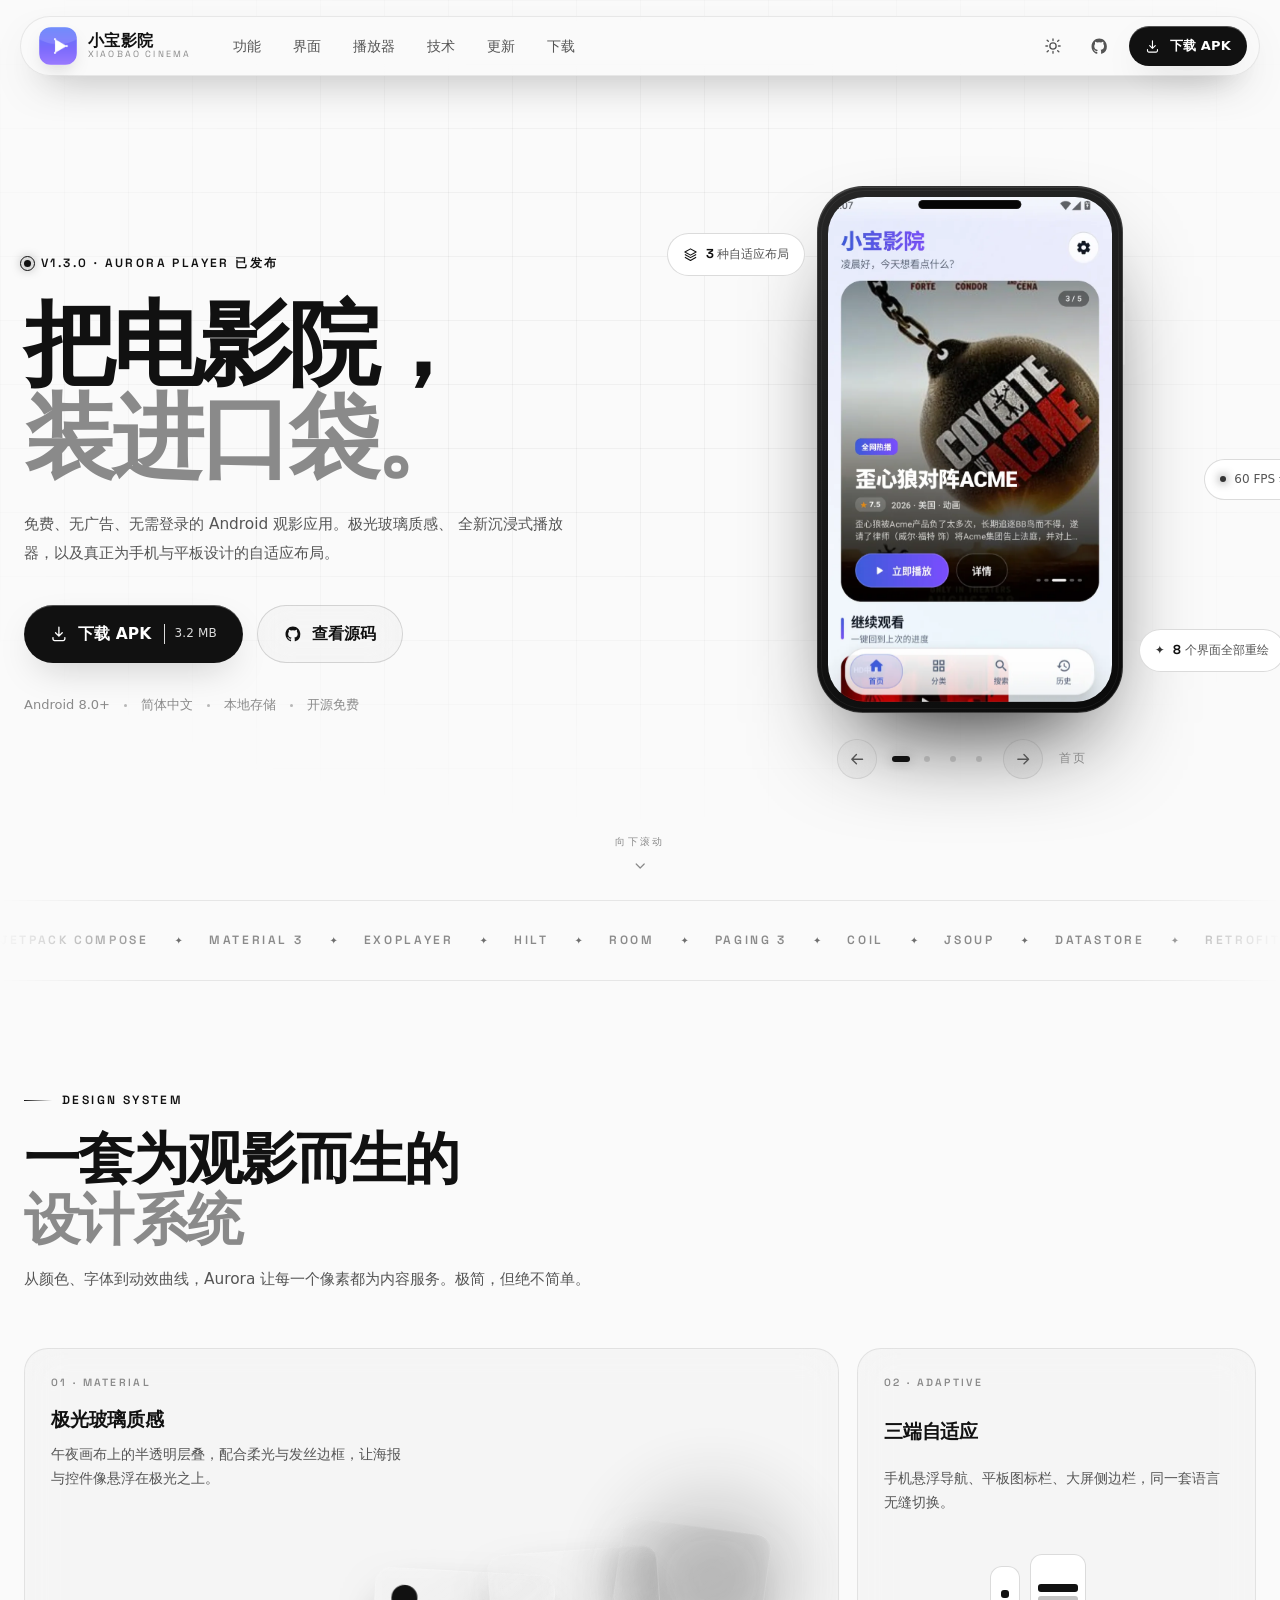
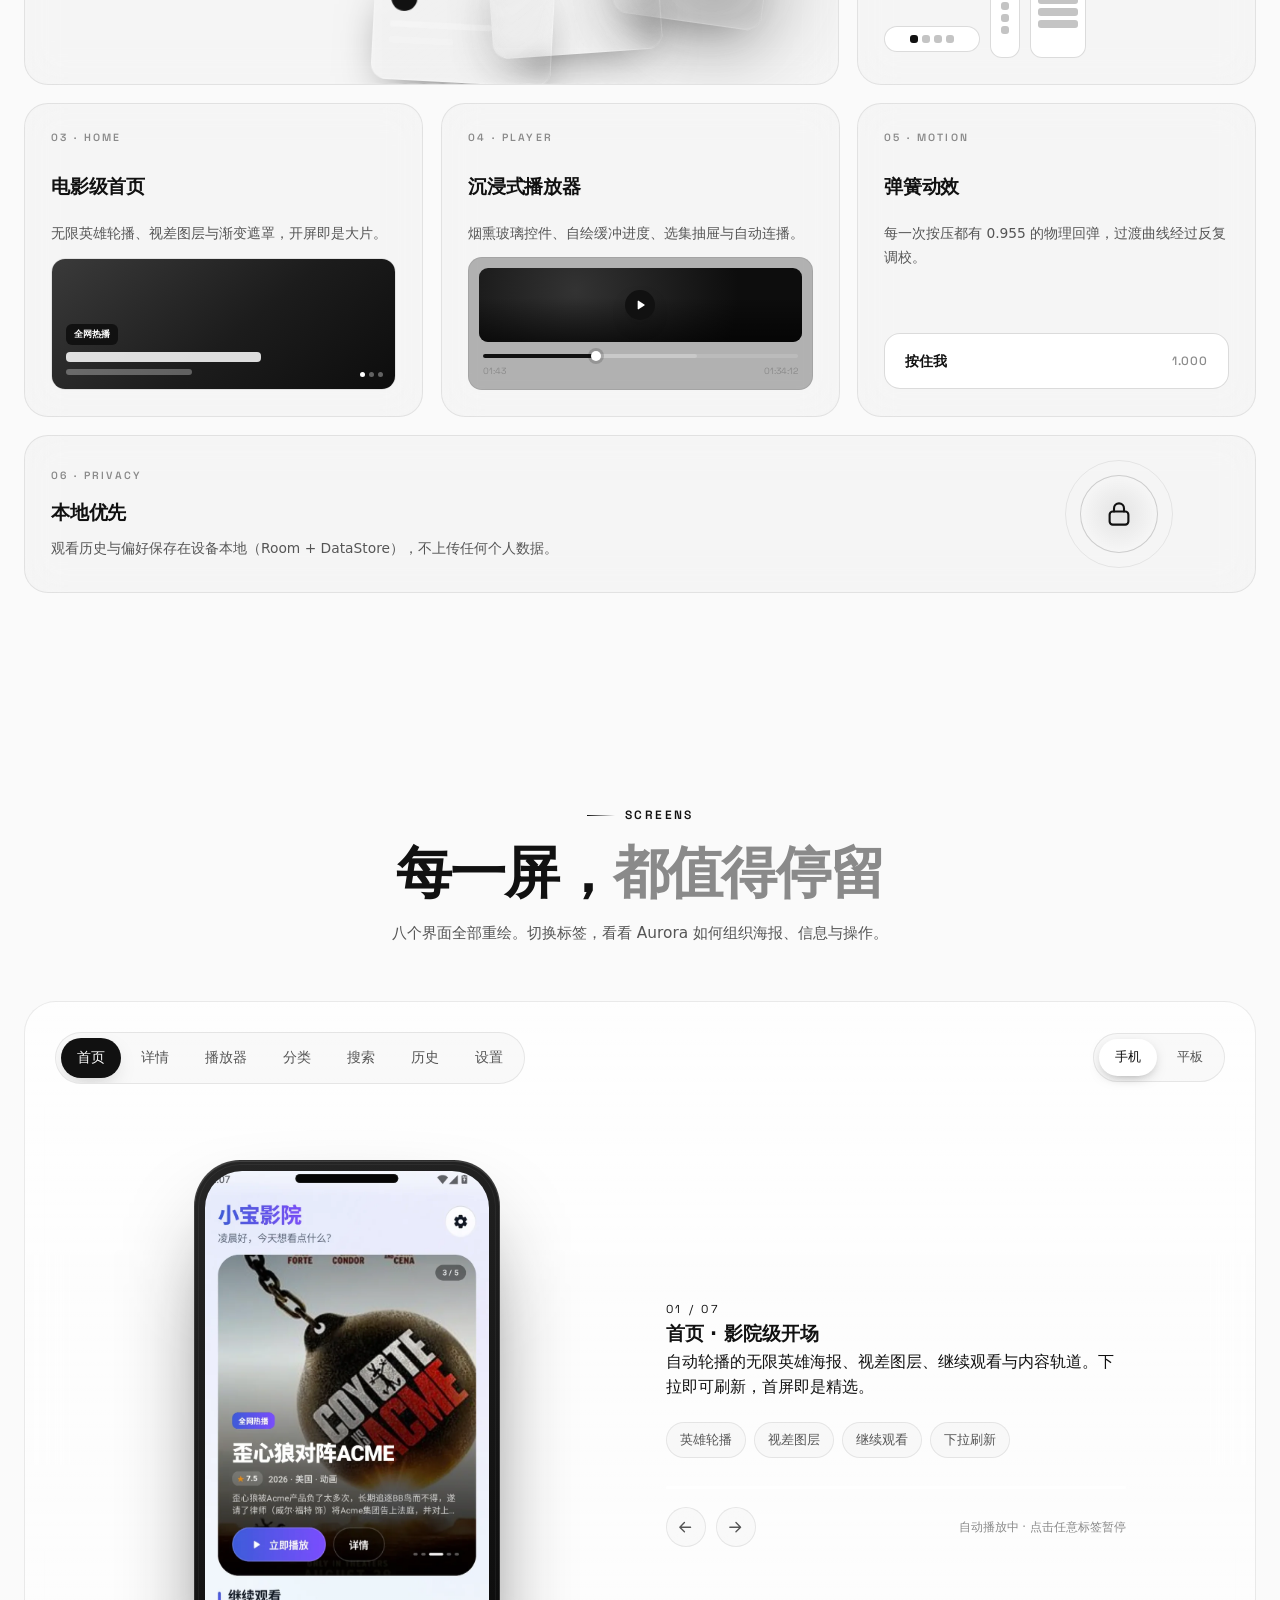
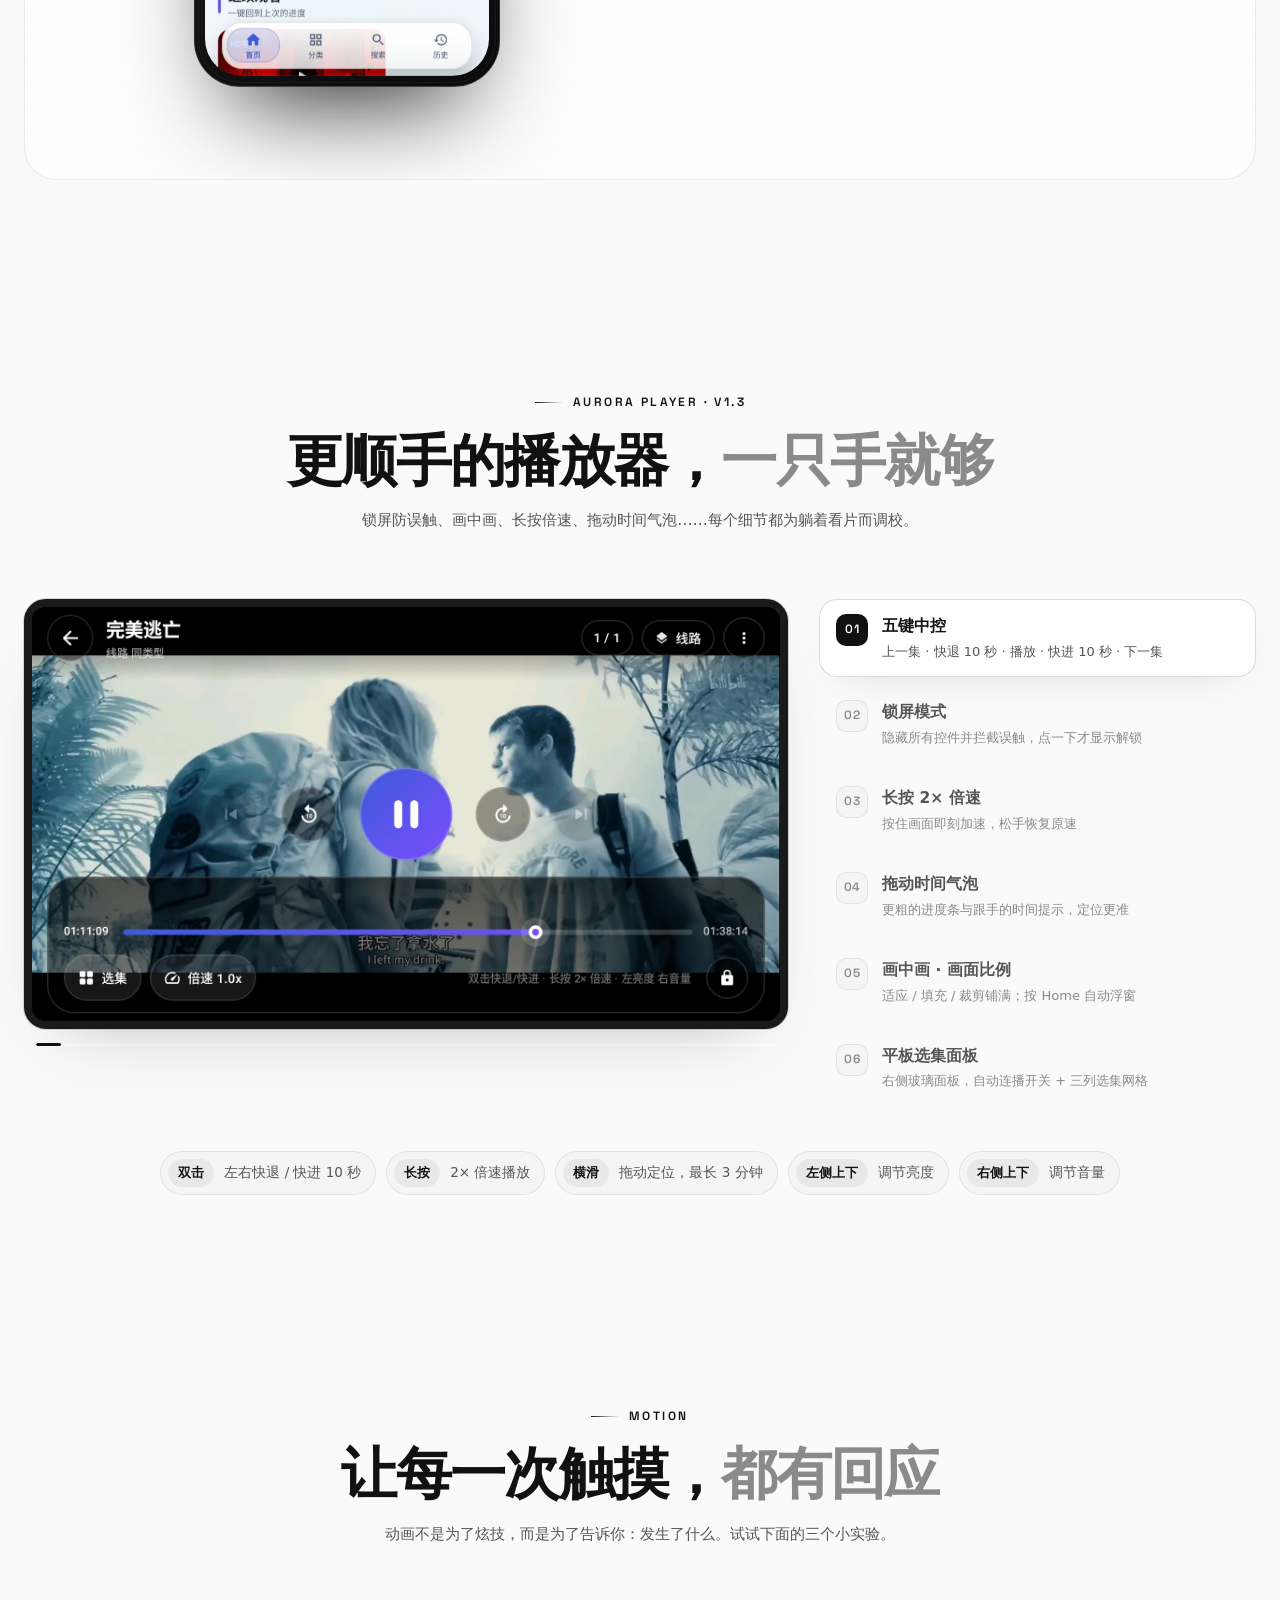
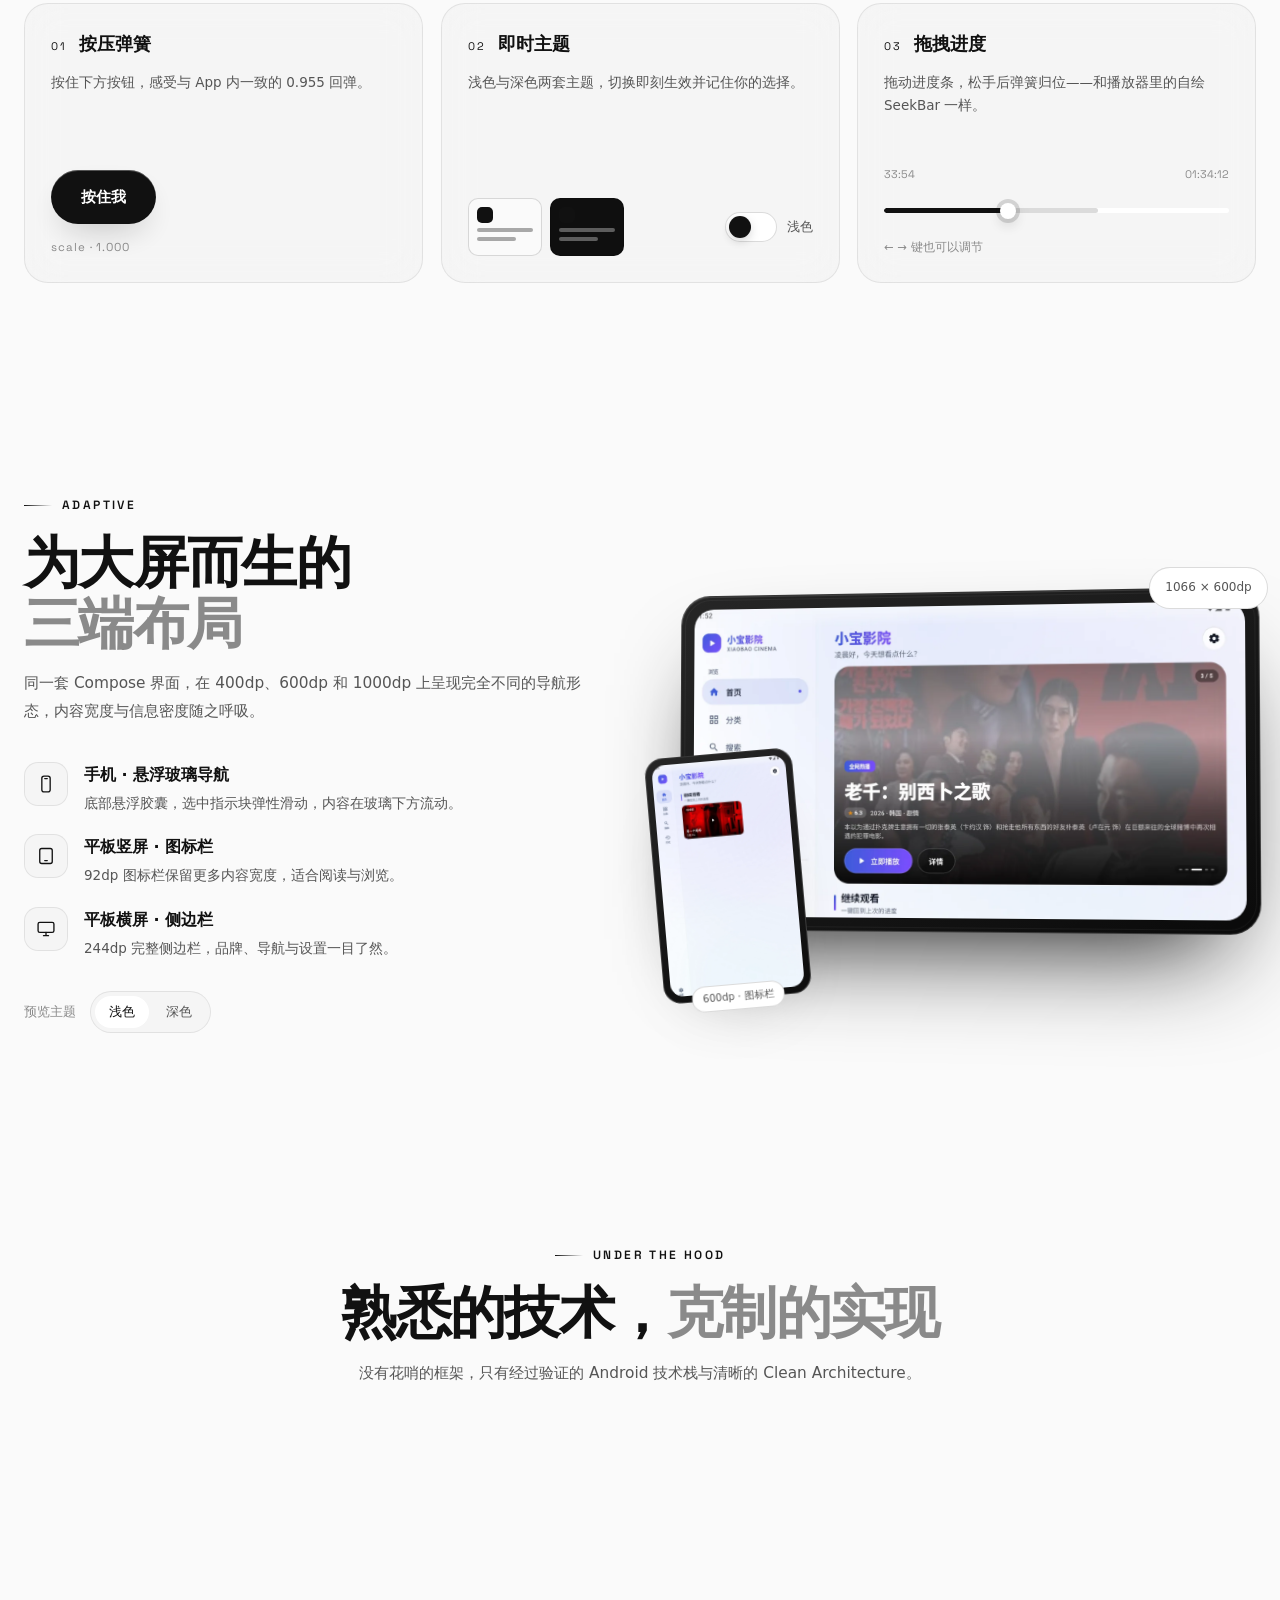
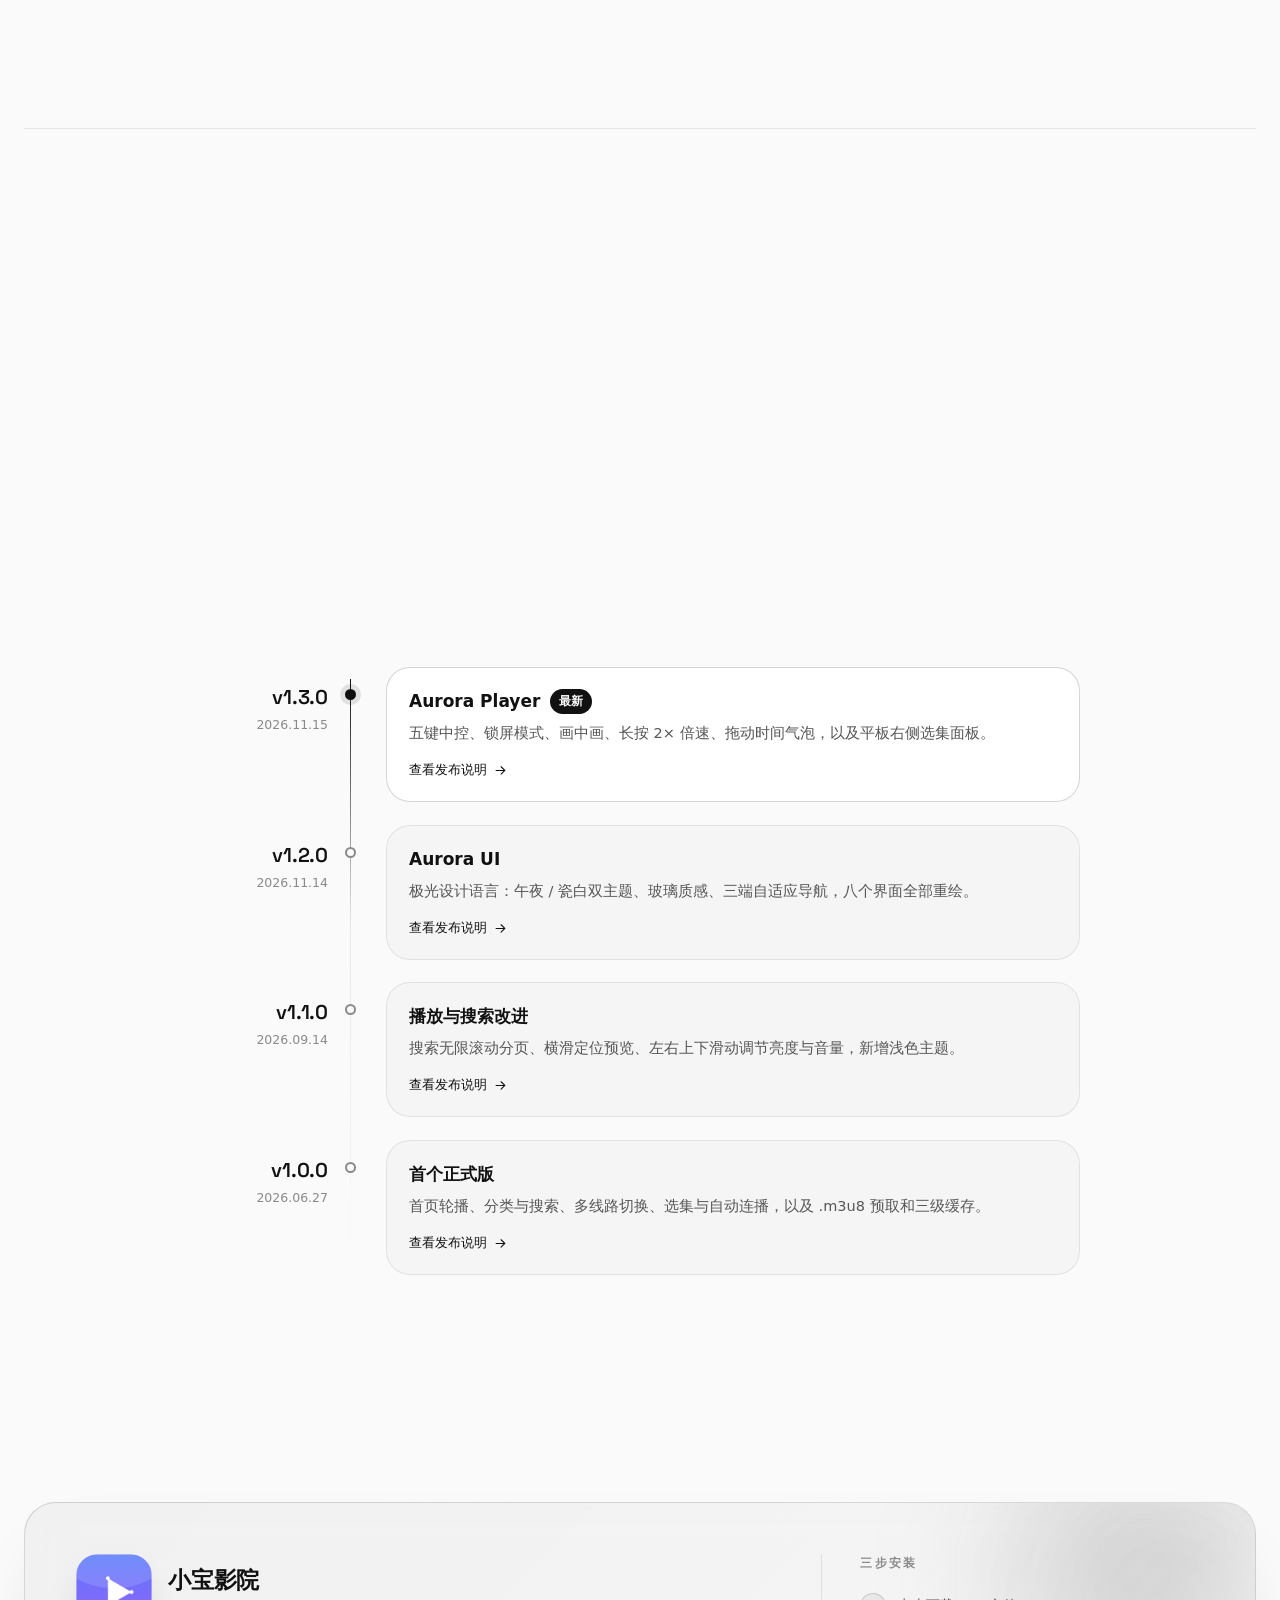
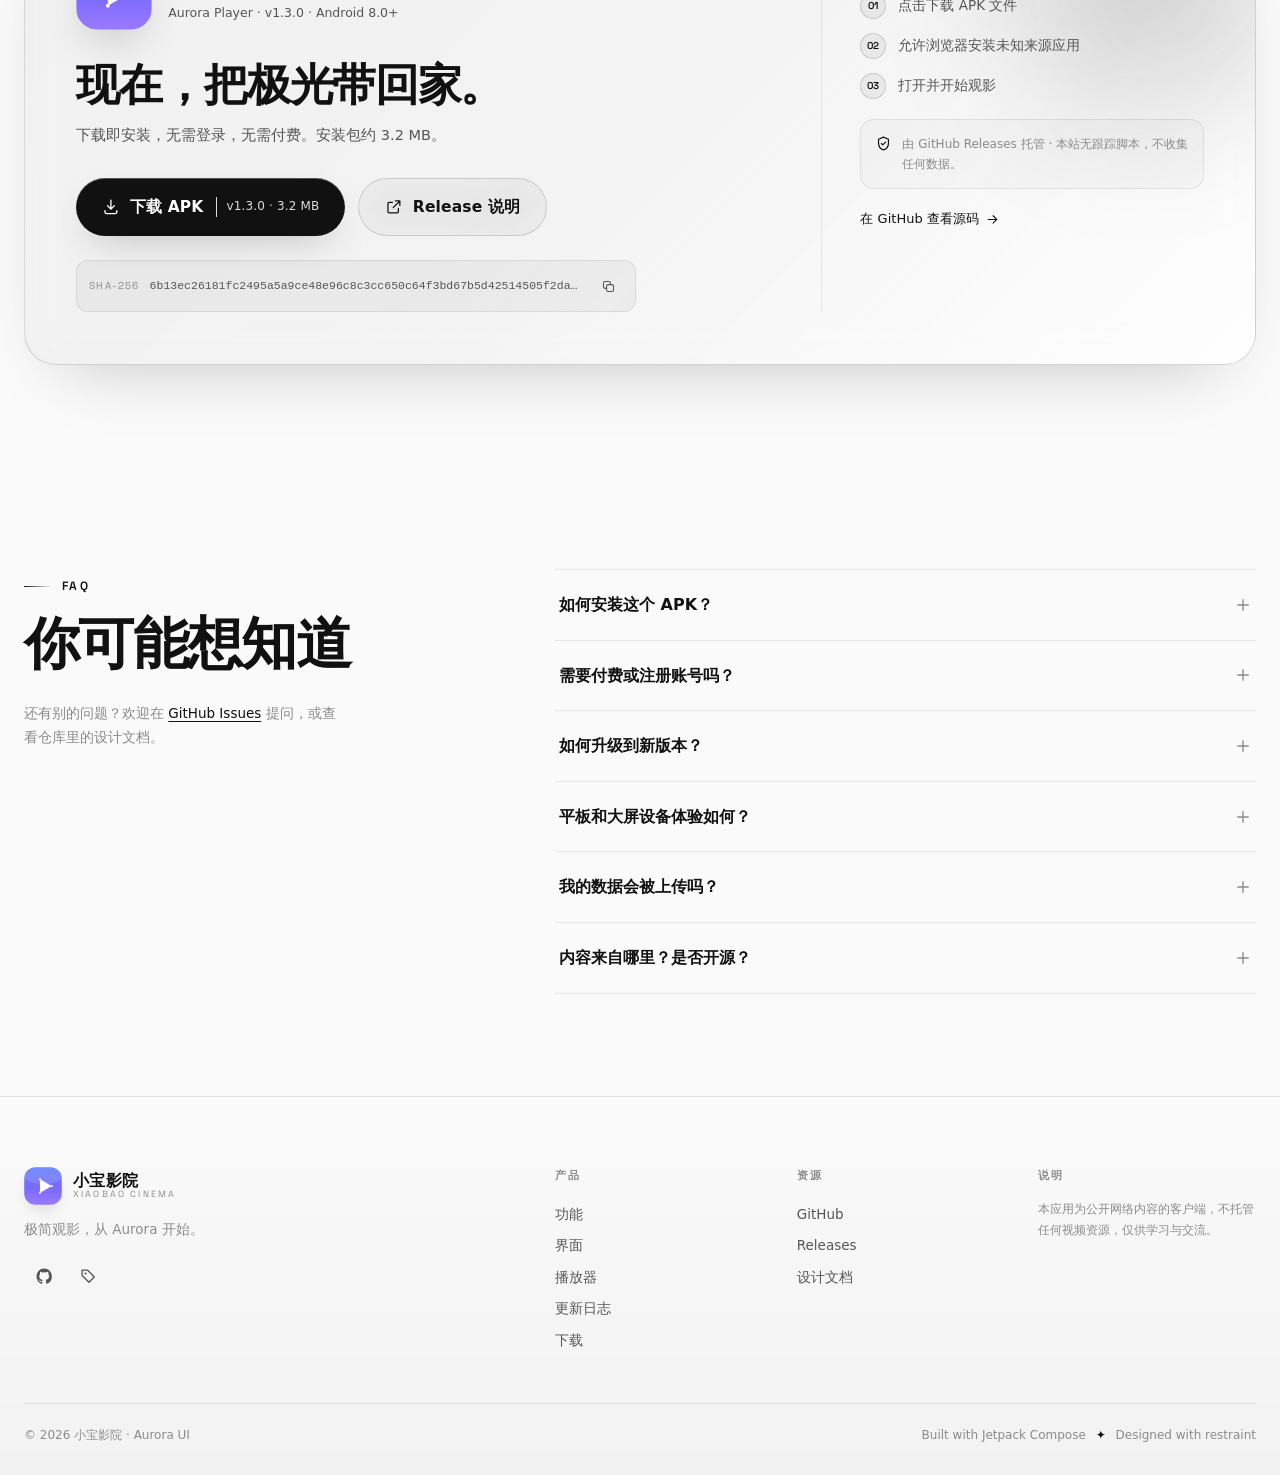
==== commit 83a39fe8: "style(site): switch to a minimal monochrome palette Replace the purple/blue Aurora gradient, glows a" ====
--- a/website/index.html
+++ b/website/index.html
@@ -5,7 +5,7 @@
   <meta name="viewport" content="width=device-width, initial-scale=1.0, viewport-fit=cover" />
   <title>小宝影院 · Aurora — 极简观影体验 · Android APK</title>
   <meta name="description" content="小宝影院 v1.3.0 Aurora Player：全新播放器控件、锁屏与画中画，极光玻璃设计、三端自适应布局。3.2 MB，支持 Android 8.0+。" />
-  <meta name="theme-color" content="#06090F" />
+  <meta name="theme-color" content="#0A0A0A" />
   <meta name="color-scheme" content="dark light" />
   <link rel="canonical" href="https://nestchao.github.io/XiaobaoYingYuan_APK/" />
 
--- a/website/assets/css/style.css
+++ b/website/assets/css/style.css
@@ -32,28 +32,30 @@
   --font-display: "Space Grotesk", "PingFang SC", "Microsoft YaHei", system-ui, sans-serif;
   --font-mono: "SFMono-Regular", ui-monospace, "Cascadia Code", Consolas, monospace;
 
-  --bg: #06090f;
-  --bg-2: #0a0f1a;
-  --surface: rgba(255, 255, 255, 0.045);
-  --surface-2: rgba(255, 255, 255, 0.075);
-  --surface-solid: #0d1320;
-  --border: rgba(255, 255, 255, 0.09);
-  --border-strong: rgba(255, 255, 255, 0.16);
-  --text: #edf1fa;
-  --text-2: #a6b2c8;
-  --text-3: #74829a;
-  --brand: #8ca5ff;
-  --brand-2: #a78bfa;
-  --brand-3: #5b7cfa;
-  --amber: #ffc24b;
-  --mint: #63e6ce;
-  --grad: linear-gradient(100deg, #6c8cff 0%, #9b7bff 55%, #c08bff 100%);
-  --grad-soft: linear-gradient(100deg, rgba(108, 140, 255, 0.18), rgba(155, 123, 255, 0.12));
-  --glow-a: rgba(61, 90, 254, 0.55);
-  --glow-b: rgba(139, 92, 246, 0.45);
-  --glow-c: rgba(34, 211, 238, 0.22);
-  --nav-bg: rgba(9, 14, 24, 0.62);
-  --nav-bg-scrolled: rgba(9, 14, 24, 0.82);
+  --bg: #0a0a0a;
+  --bg-2: #111111;
+  --surface: rgba(255, 255, 255, 0.035);
+  --surface-2: rgba(255, 255, 255, 0.065);
+  --surface-solid: #141414;
+  --border: rgba(255, 255, 255, 0.08);
+  --border-strong: rgba(255, 255, 255, 0.15);
+  --text: #ededed;
+  --text-2: #a3a3a3;
+  --text-3: #6f6f6f;
+  --brand: #ededed;
+  --brand-2: #d4d4d4;
+  --brand-3: #ffffff;
+  --amber: #d4d4d4;
+  --mint: #d4d4d4;
+  --accent-rgb: 237, 237, 237;
+  --on-accent: #0a0a0a;
+  --grad: #ededed;
+  --grad-soft: rgba(255, 255, 255, 0.06);
+  --glow-a: rgba(255, 255, 255, 0);
+  --glow-b: rgba(255, 255, 255, 0);
+  --glow-c: rgba(255, 255, 255, 0);
+  --nav-bg: rgba(10, 10, 10, 0.7);
+  --nav-bg-scrolled: rgba(10, 10, 10, 0.86);
   --shadow-lg: 0 40px 90px -30px rgba(0, 0, 0, 0.85);
   --shadow-md: 0 18px 50px -20px rgba(0, 0, 0, 0.65);
   --radius: 24px;
@@ -61,43 +63,45 @@
   --ease-out: cubic-bezier(0.2, 0, 0, 1);
   --ease-spring: cubic-bezier(0.34, 1.56, 0.64, 1);
   --ease-emph: cubic-bezier(0.05, 0.7, 0.1, 1);
-  --grid-line: rgba(255, 255, 255, 0.05);
-  --noise-opacity: 0.05;
-  --device-bezel: #131a29;
-  --device-bezel-2: #070b13;
+  --grid-line: rgba(255, 255, 255, 0.035);
+  --noise-opacity: 0;
+  --device-bezel: #1a1a1a;
+  --device-bezel-2: #0a0a0a;
   --container: 1240px;
   color-scheme: dark;
 }
 
 [data-theme="light"] {
-  --bg: #f4f6fb;
-  --bg-2: #e9eef9;
-  --surface: rgba(255, 255, 255, 0.66);
-  --surface-2: rgba(255, 255, 255, 0.88);
+  --bg: #fafafa;
+  --bg-2: #f2f2f2;
+  --surface: rgba(0, 0, 0, 0.02);
+  --surface-2: #ffffff;
   --surface-solid: #ffffff;
-  --border: rgba(16, 24, 40, 0.08);
-  --border-strong: rgba(16, 24, 40, 0.14);
-  --text: #0f1523;
-  --text-2: #5a677d;
-  --text-3: #8794a8;
-  --brand: #3d5bd9;
-  --brand-2: #7c4dff;
-  --brand-3: #3355cc;
-  --amber: #e8890d;
-  --mint: #0e8c8c;
-  --grad: linear-gradient(100deg, #3d5bd9 0%, #7c4dff 60%, #9b5bff 100%);
-  --grad-soft: linear-gradient(100deg, rgba(61, 91, 217, 0.12), rgba(124, 77, 255, 0.09));
-  --glow-a: rgba(109, 139, 255, 0.35);
-  --glow-b: rgba(167, 139, 250, 0.32);
-  --glow-c: rgba(103, 232, 249, 0.2);
-  --nav-bg: rgba(255, 255, 255, 0.72);
-  --nav-bg-scrolled: rgba(255, 255, 255, 0.88);
-  --shadow-lg: 0 40px 90px -40px rgba(23, 32, 58, 0.4);
-  --shadow-md: 0 18px 50px -24px rgba(23, 32, 58, 0.28);
-  --grid-line: rgba(16, 24, 40, 0.055);
-  --noise-opacity: 0.03;
-  --device-bezel: #141b2a;
-  --device-bezel-2: #0a0f19;
+  --border: rgba(0, 0, 0, 0.08);
+  --border-strong: rgba(0, 0, 0, 0.14);
+  --text: #111111;
+  --text-2: #555555;
+  --text-3: #8a8a8a;
+  --brand: #111111;
+  --brand-2: #333333;
+  --brand-3: #000000;
+  --amber: #333333;
+  --mint: #333333;
+  --accent-rgb: 17, 17, 17;
+  --on-accent: #ffffff;
+  --grad: #111111;
+  --grad-soft: rgba(0, 0, 0, 0.05);
+  --glow-a: rgba(0, 0, 0, 0);
+  --glow-b: rgba(0, 0, 0, 0);
+  --glow-c: rgba(0, 0, 0, 0);
+  --nav-bg: rgba(250, 250, 250, 0.78);
+  --nav-bg-scrolled: rgba(250, 250, 250, 0.92);
+  --shadow-lg: 0 30px 70px -40px rgba(0, 0, 0, 0.28);
+  --shadow-md: 0 14px 40px -24px rgba(0, 0, 0, 0.2);
+  --grid-line: rgba(0, 0, 0, 0.04);
+  --noise-opacity: 0;
+  --device-bezel: #1a1a1a;
+  --device-bezel-2: #0a0a0a;
   color-scheme: light;
 }
 
@@ -163,7 +167,7 @@
 }
 
 ::selection {
-  background: rgba(140, 165, 255, 0.35);
+  background: rgba(var(--accent-rgb), 0.17);
   color: var(--text);
 }
 
@@ -190,6 +194,7 @@
 
 /* ── Ambient background ─────────────────────────────────────────────────── */
 .aurora {
+  display: none;
   position: fixed;
   inset: 0;
   z-index: -3;
@@ -216,7 +221,7 @@
   height: 2px;
   width: 0;
   background: var(--grad);
-  box-shadow: 0 0 18px rgba(140, 165, 255, 0.7);
+  box-shadow: 0 0 18px rgba(var(--accent-rgb), 0.25);
   transition: width 0.1s linear;
 }
 
@@ -297,12 +302,7 @@
 }
 
 .grad-text {
-  background: var(--grad);
-  background-size: 200% 100%;
-  -webkit-background-clip: text;
-  background-clip: text;
-  color: transparent;
-  animation: grad-shift 9s linear infinite;
+  color: var(--text-3);
 }
 
 /* ── Buttons & icons ────────────────────────────────────────────────────── */
@@ -345,18 +345,18 @@
 }
 .btn-primary {
   background: var(--grad);
-  color: #fff;
-  box-shadow: 0 14px 38px -14px rgba(108, 140, 255, 0.8),
+  color: var(--on-accent);
+  box-shadow: 0 14px 38px -14px rgba(var(--accent-rgb), 0.25),
     inset 0 1px 0 rgba(255, 255, 255, 0.28);
 }
 .btn-primary:hover {
-  box-shadow: 0 22px 52px -16px rgba(108, 140, 255, 0.95),
+  box-shadow: 0 22px 52px -16px rgba(var(--accent-rgb), 0.25),
     inset 0 1px 0 rgba(255, 255, 255, 0.32);
 }
 .btn-primary small {
   padding-left: 10px;
   margin-left: 2px;
-  border-left: 1px solid rgba(255, 255, 255, 0.32);
+  border-left: 1px solid currentColor;
   font-size: 12px;
   font-weight: 500;
   opacity: 0.85;
@@ -370,7 +370,7 @@
 }
 .btn-glass:hover {
   background: var(--surface-2);
-  border-color: rgba(140, 165, 255, 0.45);
+  border-color: rgba(var(--accent-rgb), 0.23);
 }
 
 .icon-btn {
@@ -411,7 +411,7 @@
 }
 .round-btn:hover {
   color: var(--text);
-  border-color: rgba(140, 165, 255, 0.5);
+  border-color: rgba(var(--accent-rgb), 0.25);
   background: var(--surface-2);
 }
 .round-btn:active {
@@ -460,7 +460,7 @@
   width: 38px;
   height: 38px;
   border-radius: 12px;
-  box-shadow: 0 8px 20px -8px rgba(108, 140, 255, 0.8);
+  box-shadow: 0 8px 20px -8px rgba(var(--accent-rgb), 0.25);
 }
 .brand-text {
   display: flex;
@@ -795,7 +795,7 @@
 .dots button.is-active::before {
   width: 18px;
   background: var(--brand);
-  box-shadow: 0 0 12px rgba(140, 165, 255, 0.6);
+  box-shadow: 0 0 12px rgba(var(--accent-rgb), 0.25);
 }
 
 .hero-caption {
@@ -842,7 +842,7 @@
   position: relative;
   padding: 10px;
   border-radius: 46px;
-  background: linear-gradient(155deg, #1c2537 0%, var(--device-bezel) 45%, var(--device-bezel-2) 100%);
+  background: linear-gradient(155deg, #262626 0%, var(--device-bezel) 45%, var(--device-bezel-2) 100%);
   border: 1px solid rgba(255, 255, 255, 0.14);
   box-shadow: 0 50px 100px -40px rgba(0, 0, 0, 0.9),
     inset 0 1px 0 rgba(255, 255, 255, 0.12);
@@ -882,7 +882,7 @@
   width: 34%;
   height: 9px;
   border-radius: 999px;
-  background: #05070c;
+  background: #050505;
   z-index: 4;
   box-shadow: inset 0 0 0 1px rgba(255, 255, 255, 0.08);
 }
@@ -906,7 +906,7 @@
   height: 4px;
   margin-top: -2px;
   border-radius: 50%;
-  background: #05070c;
+  background: #050505;
   box-shadow: inset 0 0 0 1px rgba(255, 255, 255, 0.14);
   z-index: 4;
 }
@@ -1027,7 +1027,7 @@
   border-radius: inherit;
   background: radial-gradient(
     520px circle at var(--sx, 50%) var(--sy, 0%),
-    rgba(140, 165, 255, 0.13),
+    rgba(var(--accent-rgb), 0.07),
     transparent 65%
   );
   opacity: 0;
@@ -1108,7 +1108,7 @@
   width: 280px;
   height: 280px;
   border-radius: 50%;
-  background: radial-gradient(circle, rgba(139, 92, 246, 0.55), transparent 65%);
+  background: radial-gradient(circle, rgba(var(--accent-rgb), 0.25), transparent 65%);
   filter: blur(30px);
 }
 .gv-card {
@@ -1245,20 +1245,20 @@
   gap: 7px;
 }
 .mc-1 {
-  background: linear-gradient(140deg, #3b4a8f, #171d33 55%, #0a0f1a);
+  background: linear-gradient(140deg, #3a3a3a, #1c1c1c 55%, #0d0d0d);
 }
 .mc-2 {
-  background: linear-gradient(140deg, #7c2d3a, #2a1420 60%, #0a0f1a);
+  background: linear-gradient(140deg, #4a4a4a, #222 60%, #0d0d0d);
 }
 .mc-3 {
-  background: linear-gradient(140deg, #1f5a52, #10231f 60%, #0a0f1a);
+  background: linear-gradient(140deg, #2e2e2e, #181818 60%, #0d0d0d);
 }
 .mc-badge {
   align-self: flex-start;
   padding: 3px 8px;
   border-radius: 6px;
   background: var(--grad);
-  color: #fff;
+  color: var(--on-accent);
   font-size: 9px;
   font-weight: 600;
 }
@@ -1310,7 +1310,7 @@
   position: relative;
   height: 74px;
   border-radius: 9px;
-  background: radial-gradient(circle at 30% 30%, #2b3a6b, #0a0f1a 70%);
+  background: radial-gradient(circle at 30% 30%, #333, #0d0d0d 70%);
   display: grid;
   place-items: center;
   overflow: hidden;
@@ -1328,9 +1328,9 @@
   height: 30px;
   border-radius: 50%;
   background: var(--grad);
-  color: #fff;
+  color: var(--on-accent);
   z-index: 1;
-  box-shadow: 0 8px 20px -6px rgba(108, 140, 255, 0.8);
+  box-shadow: 0 8px 20px -6px rgba(var(--accent-rgb), 0.25);
 }
 .mp-play .icon {
   width: 14px;
@@ -1367,7 +1367,7 @@
   border-radius: 50%;
   background: #fff;
   transform: translate(-50%, -50%);
-  box-shadow: 0 0 0 3px rgba(108, 140, 255, 0.35);
+  box-shadow: 0 0 0 3px rgba(var(--accent-rgb), 0.17);
   animation: mini-seek-thumb 9s var(--ease-emph) infinite;
 }
 .mp-times {
@@ -1399,7 +1399,7 @@
   will-change: transform;
 }
 .press-demo:hover {
-  border-color: rgba(140, 165, 255, 0.5);
+  border-color: rgba(var(--accent-rgb), 0.25);
 }
 .press-demo.is-pressed {
   transform: scale(0.955);
@@ -1434,8 +1434,8 @@
   width: 78px;
   height: 78px;
   border-radius: 50%;
-  border: 1px solid rgba(140, 165, 255, 0.35);
-  background: radial-gradient(circle, rgba(140, 165, 255, 0.16), transparent 70%);
+  border: 1px solid rgba(var(--accent-rgb), 0.17);
+  background: radial-gradient(circle, rgba(var(--accent-rgb), 0.08), transparent 70%);
   animation: ring-pulse 3.4s var(--ease-out) infinite;
 }
 .lv-ring::after {
@@ -1443,7 +1443,7 @@
   position: absolute;
   inset: -16px;
   border-radius: 50%;
-  border: 1px solid rgba(140, 165, 255, 0.14);
+  border: 1px solid rgba(var(--accent-rgb), 0.07);
 }
 
 /* ── Screens showcase ───────────────────────────────────────────────────── */
@@ -1497,9 +1497,9 @@
   color: var(--text);
 }
 .tab.is-active {
-  color: #fff;
+  color: var(--on-accent);
   background: var(--grad);
-  box-shadow: 0 8px 22px -8px rgba(108, 140, 255, 0.8);
+  box-shadow: 0 8px 22px -8px rgba(var(--accent-rgb), 0.25);
 }
 
 .device-switch {
@@ -1697,10 +1697,10 @@
   padding: 0 30px;
   border-radius: 999px;
   background: var(--grad);
-  color: #fff;
+  color: var(--on-accent);
   font-size: 15px;
   font-weight: 600;
-  box-shadow: 0 14px 34px -12px rgba(108, 140, 255, 0.85),
+  box-shadow: 0 14px 34px -12px rgba(var(--accent-rgb), 0.25),
     inset 0 1px 0 rgba(255, 255, 255, 0.28);
   touch-action: none;
   transition: transform 0.45s var(--ease-spring), box-shadow 0.4s;
@@ -1754,12 +1754,12 @@
   width: 70%;
 }
 .tp-light {
-  background: #f5f7fc;
-  color: #0f1523;
+  background: #fafafa;
+  color: #111111;
 }
 .tp-dark {
-  background: #0b111d;
-  color: #edf1fa;
+  background: #0f0f0f;
+  color: #ededed;
 }
 .theme-stage:hover .tp-light {
   transform: translateY(-3px) rotate(-2deg);
@@ -1791,7 +1791,7 @@
   height: 22px;
   border-radius: 50%;
   background: var(--grad);
-  box-shadow: 0 4px 12px -2px rgba(108, 140, 255, 0.7);
+  box-shadow: 0 4px 12px -2px rgba(var(--accent-rgb), 0.25);
   transition: transform 0.45s var(--ease-spring);
 }
 [data-theme="dark"] .ts-thumb {
@@ -1850,7 +1850,7 @@
   border-radius: 50%;
   background: #fff;
   transform: translate(-50%, -50%);
-  box-shadow: 0 0 0 4px rgba(108, 140, 255, 0.28), 0 6px 16px -4px rgba(0, 0, 0, 0.6);
+  box-shadow: 0 0 0 4px rgba(var(--accent-rgb), 0.14), 0 6px 16px -4px rgba(0, 0, 0, 0.6);
   transition: transform 0.3s var(--ease-spring);
   pointer-events: none;
 }
@@ -1985,7 +1985,7 @@
   width: 148px;
   padding: 6px;
   border-radius: 18px;
-  background: linear-gradient(160deg, #1c2537, #0a0f19);
+  background: linear-gradient(160deg, #262626, #0d0d0d);
   border: 1px solid rgba(255, 255, 255, 0.16);
   box-shadow: var(--shadow-lg);
   transform: rotate(-5deg);
@@ -2041,7 +2041,7 @@
 }
 .stack-chip:hover {
   color: var(--text);
-  border-color: rgba(140, 165, 255, 0.5);
+  border-color: rgba(var(--accent-rgb), 0.25);
   background: var(--surface-2);
   transform: translateY(-2px);
 }
@@ -2066,7 +2066,7 @@
   transition: border-color 0.3s, background-color 0.3s;
 }
 .arch-node:hover {
-  border-color: rgba(140, 165, 255, 0.45);
+  border-color: rgba(var(--accent-rgb), 0.23);
   background: var(--surface-2);
 }
 .arch-node strong {
@@ -2128,14 +2128,14 @@
   padding: clamp(26px, 4vw, 54px);
   border-radius: var(--radius-lg);
   border: 1px solid var(--border-strong);
-  background: linear-gradient(135deg, rgba(108, 140, 255, 0.12), rgba(155, 123, 255, 0.05) 45%, var(--surface));
+  background: linear-gradient(135deg, rgba(var(--accent-rgb), 0.06), rgba(var(--accent-rgb), 0.03) 45%, var(--surface));
   backdrop-filter: blur(24px);
   -webkit-backdrop-filter: blur(24px);
   overflow: hidden;
   box-shadow: var(--shadow-lg);
 }
 [data-theme="light"] .download-card {
-  background: linear-gradient(135deg, rgba(61, 91, 217, 0.09), rgba(124, 77, 255, 0.05) 45%, rgba(255, 255, 255, 0.8));
+  background: linear-gradient(135deg, rgba(var(--accent-rgb), 0.04), rgba(var(--accent-rgb), 0.03) 45%, rgba(255, 255, 255, 0.8));
 }
 .download-glow {
   position: absolute;
@@ -2144,7 +2144,7 @@
   width: 460px;
   height: 460px;
   border-radius: 50%;
-  background: radial-gradient(circle, rgba(139, 92, 246, 0.4), transparent 65%);
+  background: radial-gradient(circle, rgba(var(--accent-rgb), 0.20), transparent 65%);
   filter: blur(50px);
   pointer-events: none;
 }
@@ -2162,7 +2162,7 @@
   width: 76px;
   height: 76px;
   border-radius: 22px;
-  box-shadow: 0 20px 44px -16px rgba(108, 140, 255, 0.85);
+  box-shadow: 0 20px 44px -16px rgba(var(--accent-rgb), 0.25);
 }
 .dl-app-meta h2 {
   font-size: 23px;
@@ -2207,7 +2207,7 @@
   min-width: 0;
 }
 [data-theme="light"] .dl-hash {
-  background: rgba(16, 24, 40, 0.04);
+  background: rgba(0, 0, 0, 0.04);
 }
 .dl-hash > span {
   flex: none;
@@ -2274,7 +2274,7 @@
   flex: none;
   border-radius: 50%;
   background: var(--grad-soft);
-  border: 1px solid rgba(140, 165, 255, 0.3);
+  border: 1px solid rgba(var(--accent-rgb), 0.15);
   font-family: var(--font-display);
   font-size: 10px;
   font-weight: 600;
@@ -2391,7 +2391,7 @@
   background: linear-gradient(180deg, transparent, rgba(0, 0, 0, 0.22));
 }
 [data-theme="light"] .footer {
-  background: linear-gradient(180deg, transparent, rgba(16, 24, 40, 0.03));
+  background: linear-gradient(180deg, transparent, rgba(0, 0, 0, 0.03));
 }
 .footer-inner {
   display: grid;
@@ -2637,7 +2637,7 @@
   transition: background 0.35s, color 0.35s, border-color 0.35s;
 }
 .pl-feat.is-active .pf-num {
-  color: #fff;
+  color: var(--on-accent);
   background: var(--grad);
   border-color: transparent;
 }
@@ -2727,7 +2727,7 @@
 .tl-item.is-latest::before {
   background: var(--brand);
   border-color: var(--brand);
-  box-shadow: 0 0 0 5px rgba(140, 165, 255, 0.2), 0 0 18px var(--glow-a);
+  box-shadow: 0 0 0 5px rgba(var(--accent-rgb), 0.10), 0 0 18px var(--glow-a);
 }
 .tl-meta {
   display: flex;
@@ -2767,7 +2767,7 @@
   background: var(--surface-2);
 }
 .tl-item.is-latest .tl-card {
-  border-color: rgba(140, 165, 255, 0.35);
+  border-color: rgba(var(--accent-rgb), 0.17);
   background: linear-gradient(var(--surface-2), var(--surface-2)), var(--grad-soft);
 }
 .tl-card h3 {
@@ -2789,7 +2789,7 @@
   font-weight: 600;
   padding: 3px 9px;
   border-radius: 999px;
-  color: #fff;
+  color: var(--on-accent);
   background: var(--grad);
 }
 
